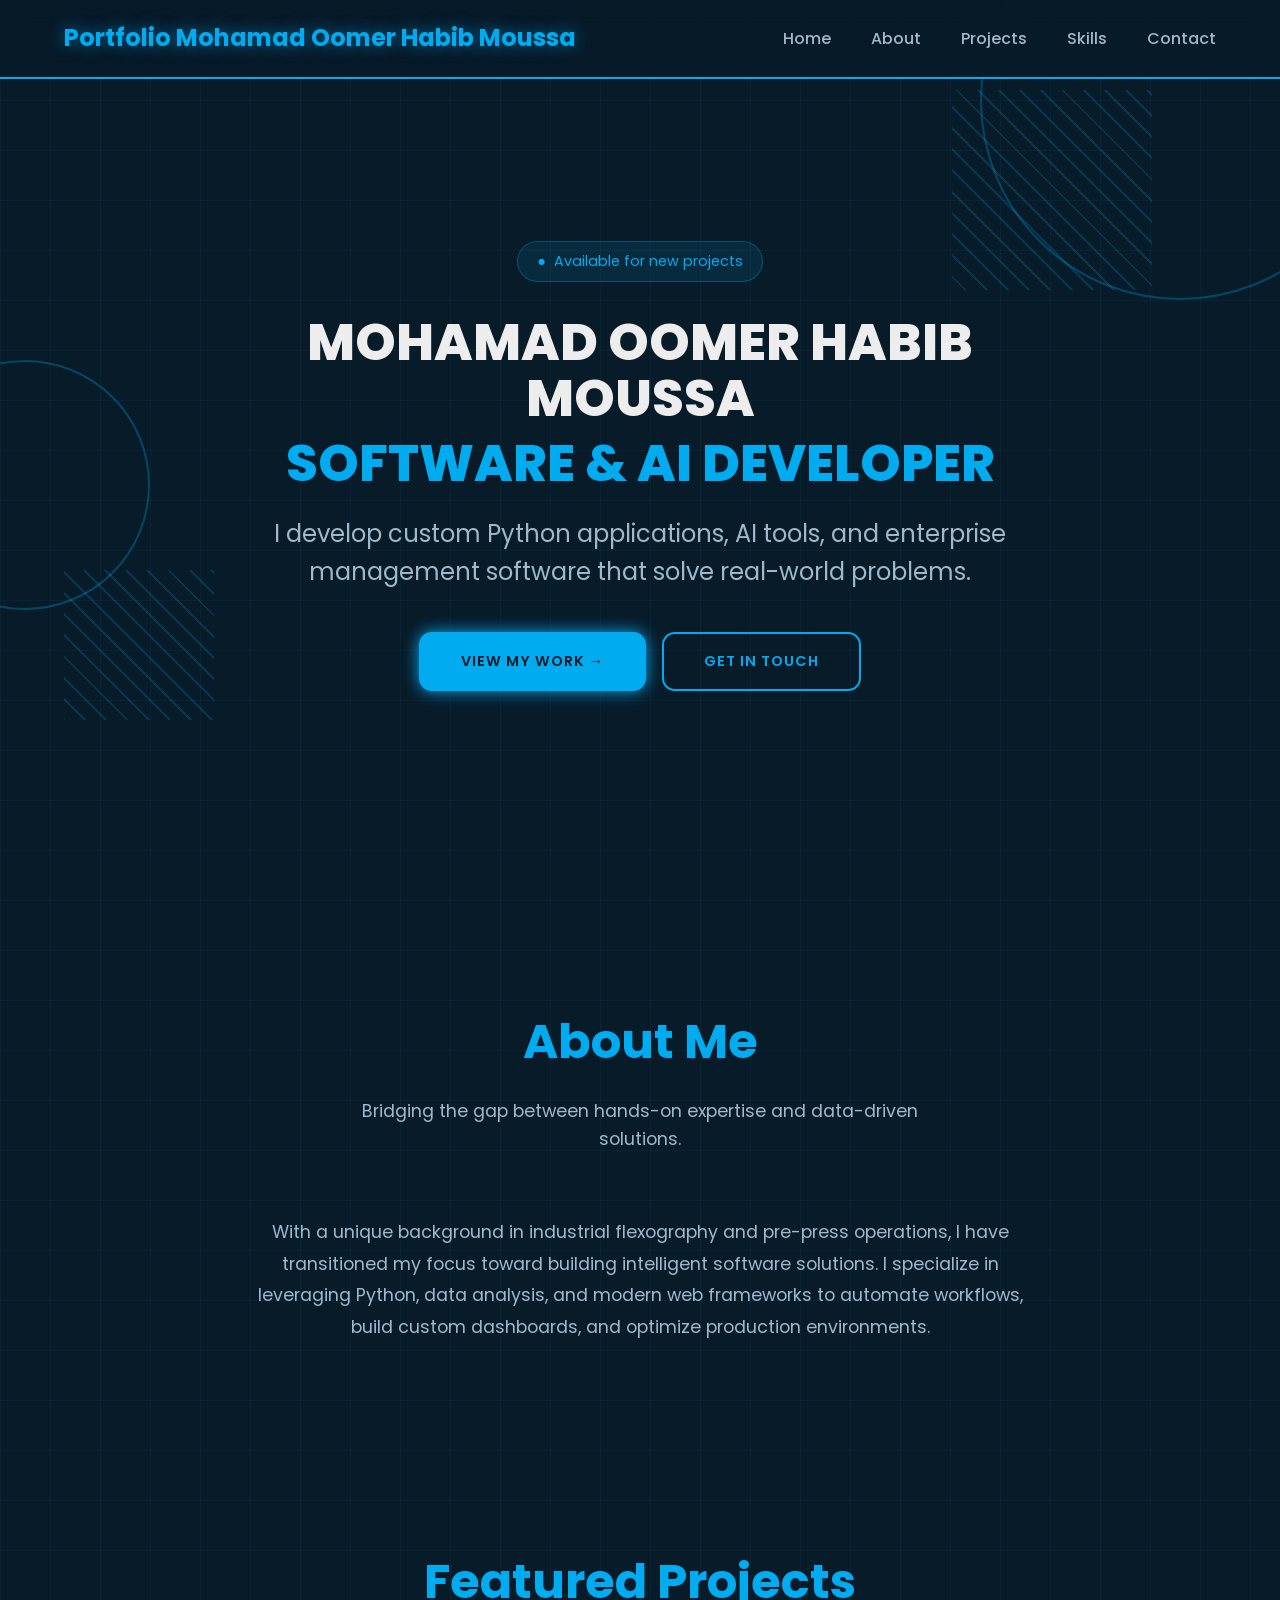
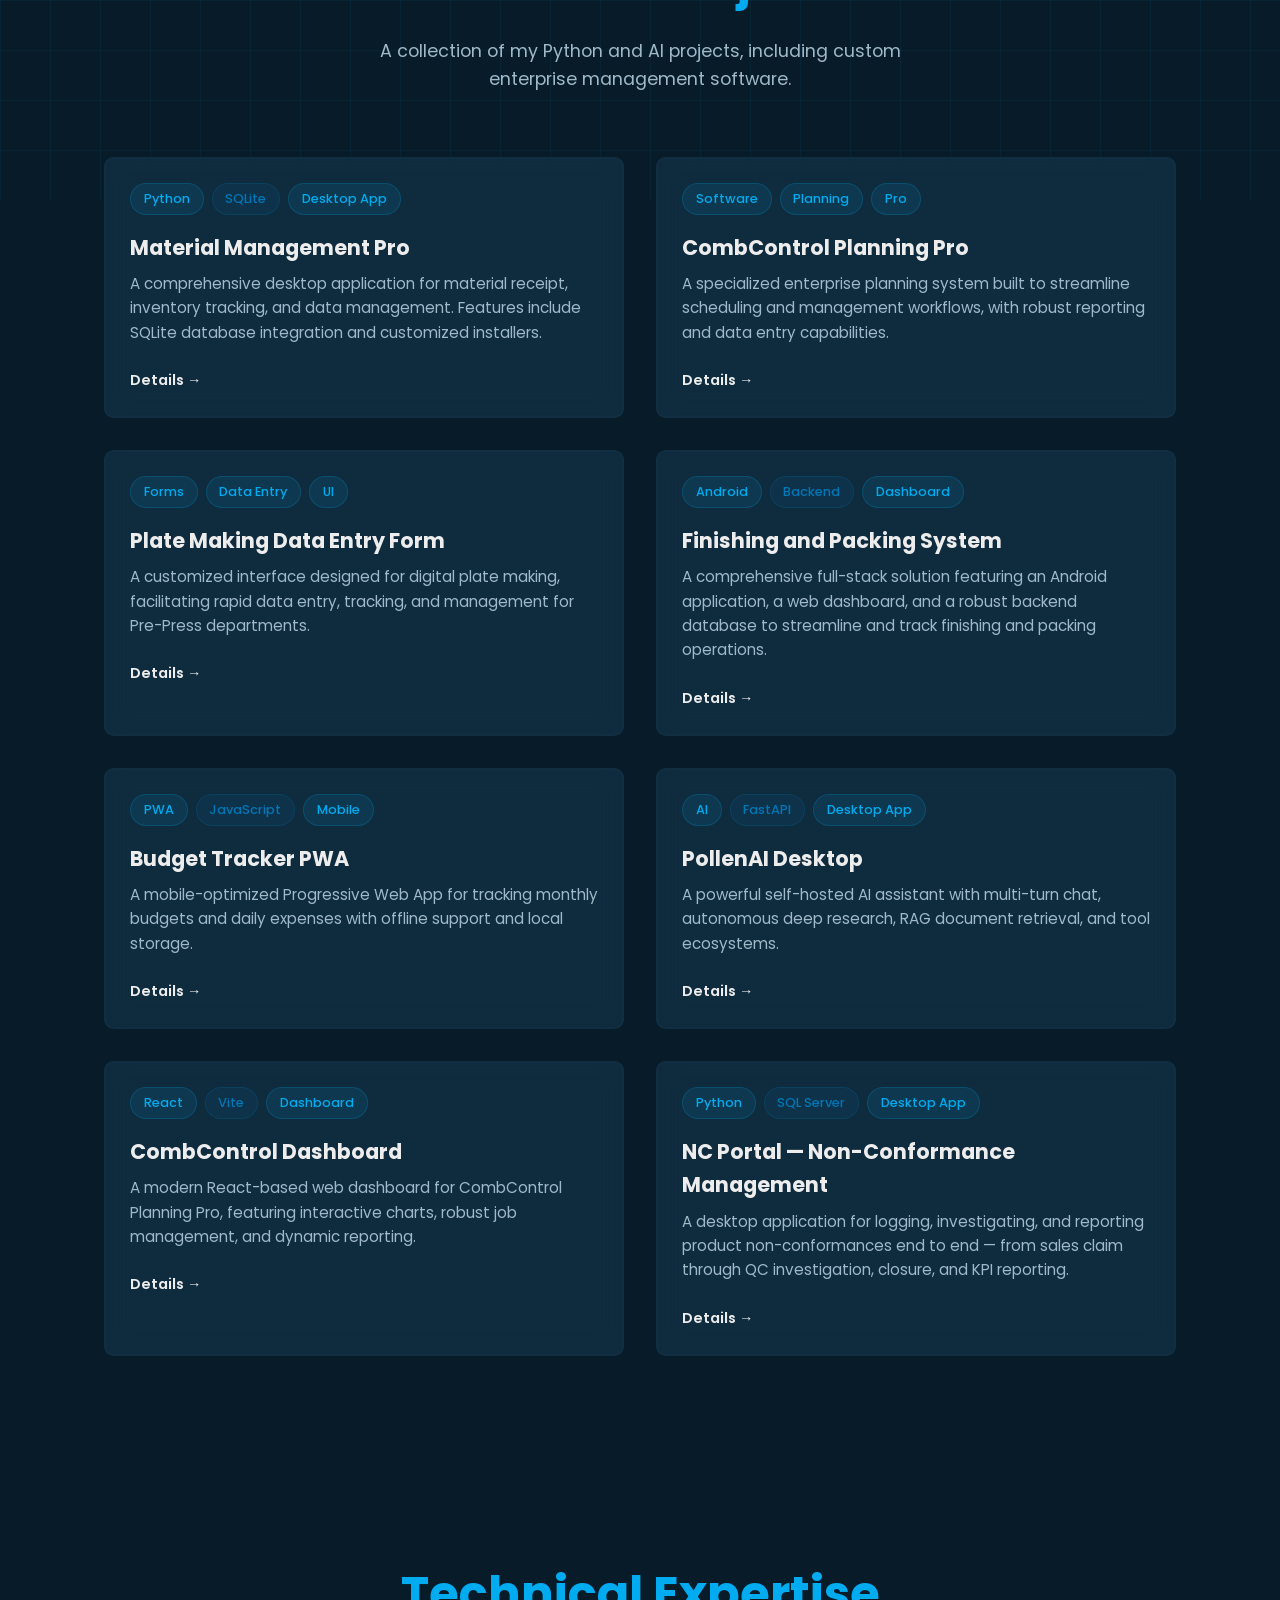
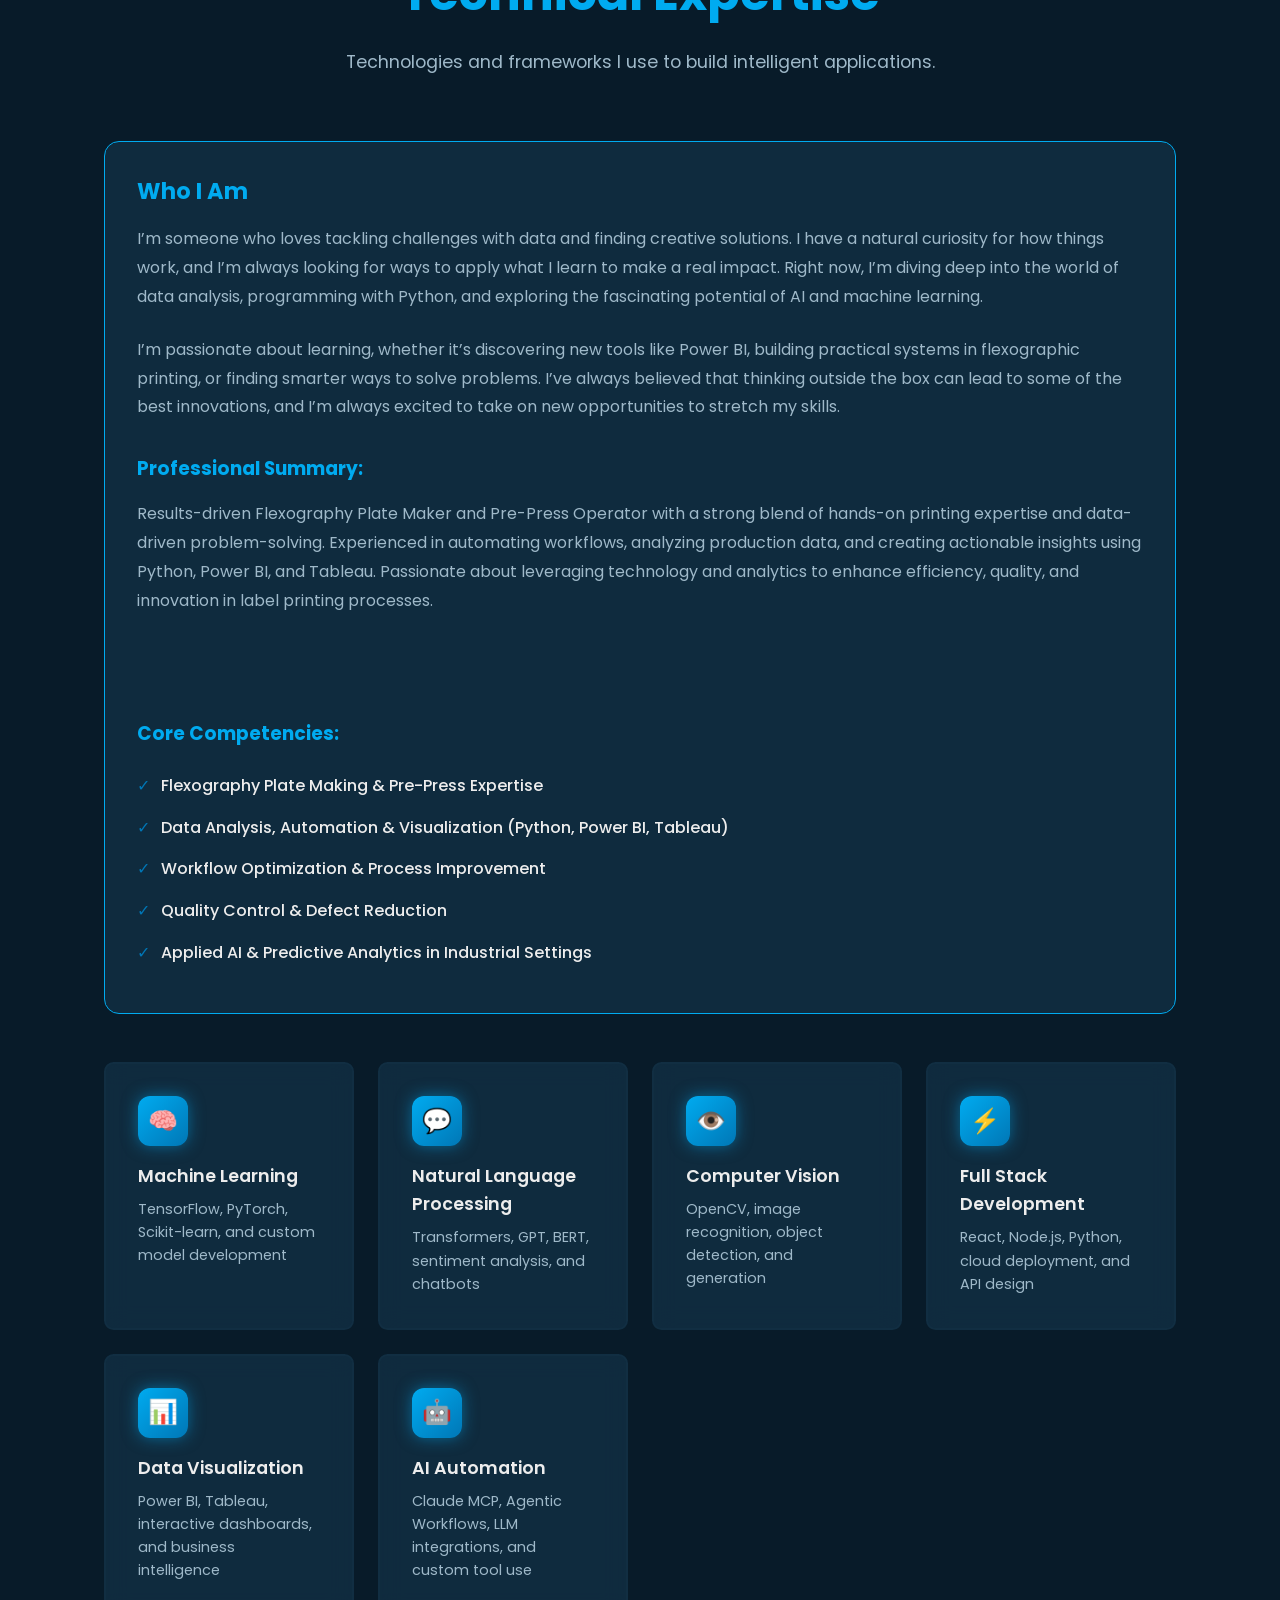
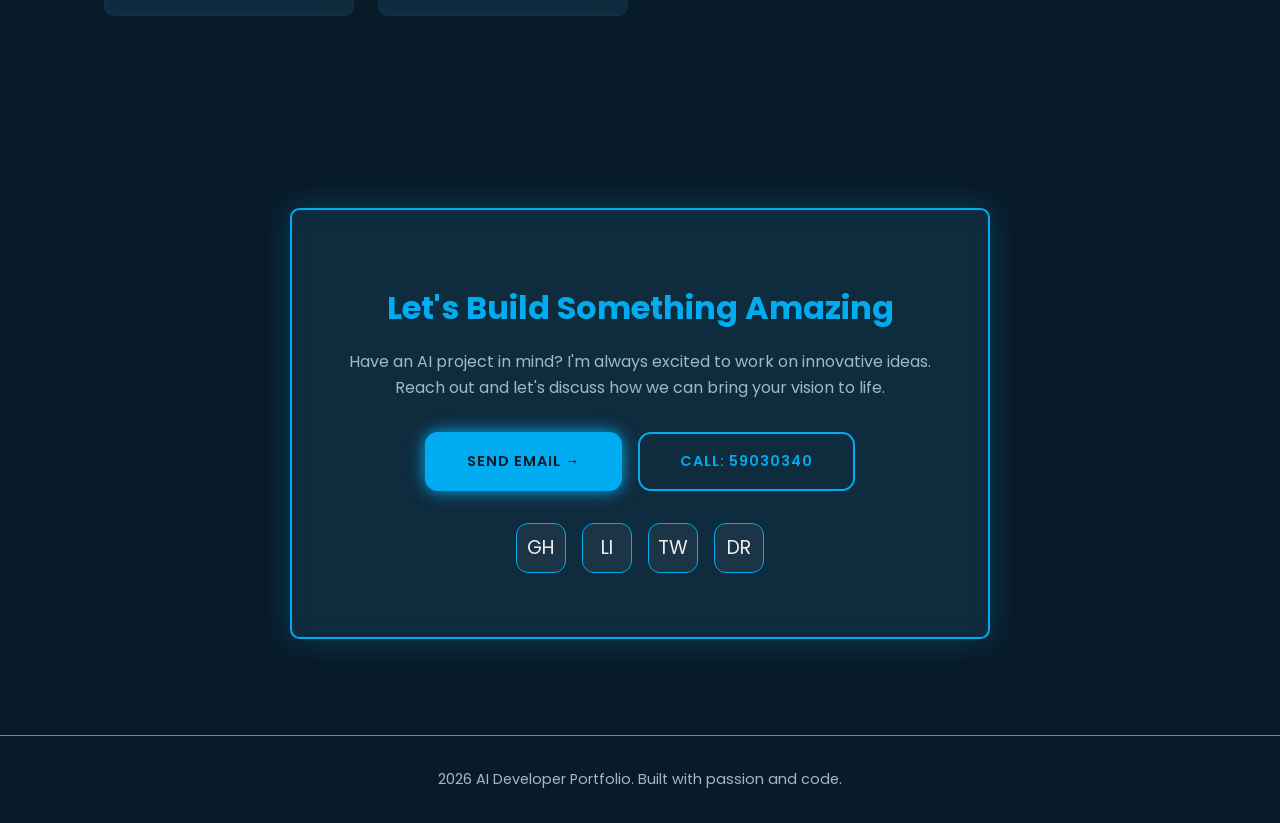
==== index.html @ c0e78c81 "Add portfolio with NC Portal project Co-Authored-By: Claude Opus 4.8 <noreply@anthropic.com>" ====
<!DOCTYPE html>
<html lang="en">

<head>
    <meta charset="UTF-8">
    <meta name="viewport" content="width=device-width, initial-scale=1.0">
    <title>M.Oomer Habib Moussa Portfolio</title>
    <link href="https://fonts.googleapis.com/css2?family=Poppins:wght@300;400;500;600;700;800;900&display=swap"
        rel="stylesheet">
    <style>
        * {
            margin: 0;
            padding: 0;
            box-sizing: border-box;
        }

        :root {
            --primary-rgb: 0, 171, 240;
            --primary: #00abf0;
            --primary-hover: #38c5ff;
            --secondary-rgb: 0, 119, 182;
            --secondary: #0077b6;
            --accent-rgb: 0, 171, 240;
            --accent: #00abf0;
            --bg-dark: #081b29;
            --second-bg: #112e42;
            --bg-card: rgba(17, 46, 66, 0.85);
            --text-primary: #ededed;
            --text-secondary: #9fb9c9;
            --border: #00abf0;
        }

        html {
            scroll-behavior: smooth;
        }

        body {
            font-family: 'Poppins', -apple-system, BlinkMacSystemFont, 'Segoe UI', Roboto, sans-serif;
            background: var(--bg-dark);
            color: var(--text-primary);
            line-height: 1.6;
            overflow-x: hidden;
        }

        /* Geometric Background */
        .bg-grid {
            position: fixed;
            top: 0;
            left: 0;
            width: 200vw;
            height: 200vh;
            background-image:
                linear-gradient(rgba(0, 171, 240, 0.06) 1px, transparent 1px),
                linear-gradient(90deg, rgba(0, 171, 240, 0.06) 1px, transparent 1px);
            background-size: 50px 50px;
            z-index: -2;
            animation: panGrid 40s linear infinite;
        }

        @keyframes panGrid {
            0% {
                transform: translate(0, 0);
            }

            100% {
                transform: translate(-50px, -50px);
            }
        }

        .geo-circle {
            position: absolute;
            border: 2px solid var(--primary);
            border-radius: 50%;
            opacity: 0.3;
            z-index: -1;
            pointer-events: none;
            animation: slowSpin 20s linear infinite;
        }

        @keyframes slowSpin {
            0% {
                transform: rotate(0deg) scale(1);
            }

            50% {
                transform: rotate(180deg) scale(1.1);
            }

            100% {
                transform: rotate(360deg) scale(1);
            }
        }

        .geo-lines {
            position: absolute;
            background: repeating-linear-gradient(45deg,
                    var(--primary) 0,
                    var(--primary) 2px,
                    transparent 2px,
                    transparent 15px);
            opacity: 0.2;
            z-index: -1;
            pointer-events: none;
            background-size: 200% 200%;
            animation: panLines 30s linear infinite;
        }

        @keyframes panLines {
            0% {
                background-position: 0 0;
            }

            100% {
                background-position: 100px 100px;
            }
        }

        /* Navigation */
        nav {
            position: fixed;
            top: 0;
            width: 100%;
            padding: 1.2rem 5%;
            background: var(--bg-card);
            backdrop-filter: blur(12px);
            -webkit-backdrop-filter: blur(12px);
            border-bottom: 2px solid var(--primary);
            z-index: 1000;
            display: flex;
            justify-content: space-between;
            align-items: center;
            transition: all 0.3s ease;
        }

        .logo {
            font-size: 1.5rem;
            font-weight: 700;
            color: var(--primary);
            text-shadow: 0 0 1rem rgba(var(--primary-rgb), 0.6);
        }

        .nav-links {
            display: flex;
            gap: 2.5rem;
            list-style: none;
        }

        .nav-links a {
            color: var(--text-secondary);
            text-decoration: none;
            font-weight: 500;
            transition: color 0.3s;
            position: relative;
        }

        .nav-links a::after {
            content: '';
            position: absolute;
            bottom: -5px;
            left: 0;
            width: 0;
            height: 2px;
            background: linear-gradient(90deg, var(--primary), var(--secondary));
            transition: width 0.3s;
        }

        .nav-links a:hover {
            color: var(--text-primary);
        }

        .nav-links a:hover::after {
            width: 100%;
        }

        .mobile-menu-btn {
            display: none;
            background: none;
            border: none;
            color: var(--text-primary);
            font-size: 1.5rem;
            cursor: pointer;
        }

        /* Hero Section */
        .hero {
            min-height: 100vh;
            display: flex;
            align-items: center;
            justify-content: center;
            padding: 6rem 5% 4rem;
            text-align: center;
        }

        .hero-content {
            max-width: 800px;
        }

        .badge {
            display: inline-flex;
            align-items: center;
            gap: 0.5rem;
            padding: 0.5rem 1.2rem;
            background: rgba(var(--primary-rgb), 0.1);
            border: 1px solid rgba(var(--primary-rgb), 0.3);
            border-radius: 50px;
            font-size: 0.9rem;
            color: var(--primary);
            margin-bottom: 2rem;
            animation: fadeInUp 0.8s ease;
        }

        .badge::before {
            content: '●';
            color: var(--accent);
            animation: pulse 2s infinite;
        }

        @keyframes pulse {

            0%,
            100% {
                opacity: 1;
            }

            50% {
                opacity: 0.5;
            }
        }

        h1 {
            font-size: clamp(2rem, 4vw, 3.5rem);
            font-weight: 800;
            line-height: 1.1;
            margin-bottom: 1.5rem;
            text-transform: uppercase;
            animation: fadeInUp 0.8s ease 0.2s both;
            position: relative;
            z-index: 1;
        }

        .gradient-text {
            color: var(--primary);
            display: block;
            margin-top: 0.5rem;
        }

        .hero-subtitle {
            font-size: clamp(1.1rem, 2vw, 1.5rem);
            color: var(--text-secondary);
            margin-bottom: 2.5rem;
            animation: fadeInUp 0.8s ease 0.4s both;
        }

        .cta-buttons {
            display: flex;
            gap: 1rem;
            justify-content: center;
            flex-wrap: wrap;
            animation: fadeInUp 0.8s ease 0.6s both;
        }

        .btn {
            padding: 1rem 2.5rem;
            border-radius: 0.8rem;
            font-weight: 600;
            text-transform: uppercase;
            letter-spacing: 1px;
            text-decoration: none;
            transition: all 0.3s ease;
            cursor: pointer;
            border: 2px solid var(--primary);
            font-size: 0.9rem;
            display: inline-flex;
            align-items: center;
            gap: 0.5rem;
            position: relative;
            z-index: 1;
        }

        .btn-primary {
            background: var(--primary);
            color: var(--bg-dark);
            box-shadow: 0 0 1rem var(--primary);
        }

        .btn-primary:hover {
            transform: translateY(-2px);
            background: transparent;
            color: var(--primary);
            border-color: var(--primary);
            box-shadow: 0 0 2rem var(--primary);
        }

        .btn-secondary {
            background: transparent;
            color: var(--primary);
            border: 2px solid var(--primary);
        }

        .btn-secondary:hover {
            background: var(--primary);
            color: var(--bg-dark);
            box-shadow: 0 0 2rem var(--primary);
        }

        @keyframes fadeInUp {
            0% {
                opacity: 0;
                transform: translateY(40px);
            }

            100% {
                opacity: 1;
                transform: translateY(0);
            }
        }

        @keyframes scaleUp {
            0% {
                opacity: 0;
                transform: scale(0.9);
            }

            100% {
                opacity: 1;
                transform: scale(1);
            }
        }

        /* Stats Section */
        .stats {
            padding: 4rem 5%;
            display: grid;
            grid-template-columns: repeat(auto-fit, minmax(200px, 1fr));
            gap: 2rem;
            max-width: 1200px;
            margin: 0 auto;
        }

        .stat-card {
            background: var(--bg-card);
            backdrop-filter: blur(12px);
            -webkit-backdrop-filter: blur(12px);
            border: 2px solid var(--second-bg);
            border-radius: 0.6rem;
            padding: 2rem;
            text-align: center;
            transition: transform 0.3s, border-color 0.3s, box-shadow 0.3s;
        }

        .stat-card:hover {
            transform: translateY(-5px);
            border-color: var(--primary);
            box-shadow: 0 0 1.5rem rgba(var(--primary-rgb), 0.4);
        }

        .stat-number {
            font-size: 2.5rem;
            font-weight: 800;
            color: var(--primary);
        }

        .stat-label {
            color: var(--text-secondary);
            margin-top: 0.5rem;
            font-size: 0.95rem;
        }

        /* Projects Section */
        .section {
            padding: 6rem 5%;
            max-width: 1200px;
            margin: 0 auto;
        }

        .section-header {
            text-align: center;
            margin-bottom: 4rem;
        }

        .section-title {
            font-size: clamp(2rem, 4vw, 3rem);
            font-weight: 700;
            margin-bottom: 1rem;
        }

        .section-subtitle {
            color: var(--text-secondary);
            font-size: 1.1rem;
            max-width: 600px;
            margin: 0 auto;
        }

        .projects-grid {
            display: grid;
            grid-template-columns: repeat(auto-fit, minmax(350px, 1fr));
            gap: 2rem;
        }

        .project-card {
            background: var(--bg-card);
            backdrop-filter: blur(12px);
            -webkit-backdrop-filter: blur(12px);
            border: 2px solid var(--second-bg);
            border-radius: 0.6rem;
            overflow: hidden;
            transition: all 0.3s ease;
            position: relative;
        }

        .project-card:hover {
            transform: translateY(-8px);
            border-color: var(--primary);
            box-shadow: 0 0 1.8rem rgba(var(--primary-rgb), 0.4);
        }

        .project-image {
            width: 100%;
            height: 220px;
            background: var(--bg-card);
            display: flex;
            align-items: center;
            justify-content: center;
            font-size: 3rem;
            position: relative;
            overflow: hidden;
            filter: grayscale(100%);
            transition: filter 0.4s ease;
        }

        .project-card:hover .project-image {
            filter: grayscale(0%);
        }

        .project-image::before {
            display: none;
        }

        .project-content {
            padding: 1.5rem;
        }

        .project-tags {
            display: flex;
            gap: 0.5rem;
            margin-bottom: 1rem;
            flex-wrap: wrap;
        }

        .tag {
            padding: 0.3rem 0.8rem;
            background: rgba(var(--primary-rgb), 0.1);
            border: 1px solid rgba(var(--primary-rgb), 0.2);
            border-radius: 20px;
            font-size: 0.8rem;
            color: var(--primary);
            font-weight: 500;
        }

        .tag.ml {
            background: rgba(var(--secondary-rgb), 0.1);
            border-color: rgba(var(--secondary-rgb), 0.2);
            color: var(--secondary);
        }

        .tag.nlp {
            background: rgba(var(--accent-rgb), 0.1);
            border-color: rgba(var(--accent-rgb), 0.2);
            color: var(--accent);
        }

        .project-title {
            font-size: 1.3rem;
            font-weight: 700;
            margin-bottom: 0.5rem;
        }

        .project-description {
            color: var(--text-secondary);
            font-size: 0.95rem;
            margin-bottom: 1.5rem;
            line-height: 1.6;
        }

        .project-links {
            display: flex;
            gap: 1rem;
        }

        .project-link {
            color: var(--text-primary);
            text-decoration: none;
            font-weight: 600;
            font-size: 0.9rem;
            display: inline-flex;
            align-items: center;
            gap: 0.3rem;
            transition: color 0.3s;
        }

        .project-link:hover {
            color: var(--primary);
        }

        /* Skills Section */
        .skills-grid {
            display: grid;
            grid-template-columns: repeat(auto-fit, minmax(250px, 1fr));
            gap: 1.5rem;
        }

        .skill-card {
            background: var(--bg-card);
            backdrop-filter: blur(12px);
            -webkit-backdrop-filter: blur(12px);
            border: 2px solid var(--second-bg);
            border-radius: 0.6rem;
            padding: 2rem;
            transition: all 0.3s;
        }

        .skill-card:hover {
            border-color: var(--primary);
            transform: translateY(-3px);
            box-shadow: 0 0 1.5rem rgba(var(--primary-rgb), 0.4);
        }

        .skill-icon {
            width: 50px;
            height: 50px;
            background: linear-gradient(135deg, var(--primary), var(--secondary));
            border-radius: 12px;
            display: flex;
            align-items: center;
            justify-content: center;
            font-size: 1.5rem;
            margin-bottom: 1rem;
            box-shadow: 0 0 1rem rgba(var(--primary-rgb), 0.5);
        }

        .skill-name {
            font-size: 1.1rem;
            font-weight: 600;
            margin-bottom: 0.5rem;
        }

        .skill-desc {
            color: var(--text-secondary);
            font-size: 0.9rem;
        }

        /* Contact Section */
        .contact {
            text-align: center;
            padding: 6rem 5%;
        }

        .contact-box {
            background: var(--bg-card);
            backdrop-filter: blur(12px);
            -webkit-backdrop-filter: blur(12px);
            border: 2px solid var(--primary);
            border-radius: 0.6rem;
            padding: 4rem 2rem;
            max-width: 700px;
            margin: 0 auto;
            box-shadow: 0 0 2rem rgba(var(--primary-rgb), 0.25);
        }

        .contact-title {
            font-size: 2rem;
            margin-bottom: 1rem;
        }

        .contact-text {
            color: var(--text-secondary);
            margin-bottom: 2rem;
        }

        .social-links {
            display: flex;
            gap: 1rem;
            justify-content: center;
            margin-top: 2rem;
        }

        .social-link {
            width: 50px;
            height: 50px;
            border-radius: 12px;
            background: rgba(255, 255, 255, 0.05);
            border: 1px solid var(--border);
            display: flex;
            align-items: center;
            justify-content: center;
            color: var(--text-primary);
            text-decoration: none;
            font-size: 1.2rem;
            transition: all 0.3s;
        }

        .social-link:hover {
            background: var(--primary);
            border-color: var(--primary);
            transform: translateY(-3px);
        }

        /* Footer */
        footer {
            text-align: center;
            padding: 2rem;
            color: var(--text-secondary);
            border-top: 1px solid var(--border);
            font-size: 0.9rem;
        }

        /* Mobile Responsive */
        @media (max-width: 768px) {
            .nav-links {
                display: none;
                position: absolute;
                top: 100%;
                left: 0;
                width: 100%;
                background: rgba(8, 27, 41, 0.97);
                flex-direction: column;
                padding: 2rem;
                gap: 1.5rem;
                border-bottom: 1px solid var(--border);
            }

            .nav-links.active {
                display: flex;
            }

            .mobile-menu-btn {
                display: block;
            }

            .projects-grid {
                grid-template-columns: 1fr;
            }

            .stats {
                grid-template-columns: repeat(2, 1fr);
            }

            .cta-buttons {
                flex-direction: column;
                align-items: center;
            }

            .btn {
                width: 100%;
                max-width: 300px;
                justify-content: center;
            }
        }

        /* Scroll animations */
        .reveal {
            opacity: 0;
            transform: translateY(30px);
            transition: all 0.8s ease;
        }

        .reveal.active {
            opacity: 1;
            transform: translateY(0);
        }

        /* Modal Styles */
        .modal {
            display: none;
            position: fixed;
            z-index: 2000;
            left: 0;
            top: 0;
            width: 100%;
            height: 100%;
            background-color: rgba(5, 18, 28, 0.92);
            backdrop-filter: blur(5px);
            align-items: center;
            justify-content: center;
        }

        .modal-content {
            background: var(--bg-card);
            backdrop-filter: blur(12px);
            -webkit-backdrop-filter: blur(12px);
            border: 2px solid var(--primary);
            border-radius: 0.8rem;
            padding: 2.5rem;
            max-width: 600px;
            width: 90%;
            position: relative;
            box-shadow: 0 0 2.5rem rgba(var(--primary-rgb), 0.4);
            animation: scaleUp 0.4s cubic-bezier(0.175, 0.885, 0.32, 1.275);
        }

        .close-btn {
            position: absolute;
            top: 1.5rem;
            right: 1.5rem;
            color: var(--text-secondary);
            font-size: 1.5rem;
            cursor: pointer;
            transition: color 0.3s;
        }

        .close-btn:hover {
            color: var(--text-primary);
        }

        .modal-title {
            font-size: 1.8rem;
            font-weight: 700;
            margin-bottom: 0.5rem;
            color: var(--primary);
        }

        .modal-tech {
            font-size: 0.9rem;
            color: var(--accent);
            margin-bottom: 1.5rem;
            font-weight: 600;
        }

        .modal-details {
            color: var(--text-secondary);
            line-height: 1.6;
            margin-bottom: 1.5rem;
        }

        .modal-features {
            list-style-type: none;
        }

        .modal-features li {
            position: relative;
            padding-left: 1.5rem;
            margin-bottom: 0.8rem;
            color: var(--text-primary);
        }

        .modal-features li::before {
            content: '→';
            position: absolute;
            left: 0;
            color: var(--secondary);
        }

        /* About Section */
        .about-container {
            display: grid;
            grid-template-columns: 1.5fr 1fr;
            gap: 3rem;
            margin-top: 2rem;
        }

        .about-text p {
            margin-bottom: 1.5rem;
            line-height: 1.8;
            color: var(--text-secondary);
        }

        .about-summary {
            background: var(--bg-card);
            padding: 2rem;
            border-radius: 15px;
            border: 1px solid var(--border);
            margin-bottom: 2rem;
        }

        .competencies-list {
            list-style: none;
            background: var(--bg-card);
            padding: 2rem;
            border-radius: 15px;
            border: 1px solid var(--border);
        }

        .competencies-list li {
            position: relative;
            padding-left: 1.5rem;
            margin-bottom: 1rem;
            color: var(--text-primary);
            font-weight: 500;
        }

        .competencies-list li::before {
            content: '✓';
            position: absolute;
            left: 0;
            color: var(--secondary);
        }

        @media (max-width: 900px) {
            .about-container {
                grid-template-columns: 1fr;
            }
        }
    </style>
</head>

<body>
    <div class="bg-grid"></div>
    <div class="geo-circle" style="width: 400px; height: 400px; top: -100px; right: -100px;"></div>
    <div class="geo-circle" style="width: 250px; height: 250px; top: 40%; left: -100px; animation-direction: reverse;">
    </div>
    <div class="geo-lines" style="width: 200px; height: 200px; top: 10%; right: 10%;"></div>
    <div class="geo-lines" style="width: 150px; height: 150px; bottom: 20%; left: 5%;"></div>

    <!-- Navigation -->
    <nav id="navbar">
        <div class="logo">Portfolio Mohamad Oomer Habib Moussa</div>
        <ul class="nav-links" id="navLinks">
            <li><a href="#home">Home</a></li>
            <li><a href="#about">About</a></li>
            <li><a href="#projects">Projects</a></li>
            <li><a href="#skills">Skills</a></li>
            <li><a href="#contact">Contact</a></li>
        </ul>
        <button class="mobile-menu-btn" id="mobileMenuBtn">☰</button>
    </nav>

    <!-- Hero Section -->
    <section class="hero" id="home">
        <div class="hero-content">
            <div class="badge">Available for new projects</div>
            <h1>
                Mohamad Oomer Habib Moussa<br>
                <span class="gradient-text">Software & AI Developer</span>
            </h1>
            <p class="hero-subtitle">
                I develop custom Python applications, AI tools, and enterprise management software that solve real-world
                problems.
            </p>
            <div class="cta-buttons">
                <a href="#projects" class="btn btn-primary">View My Work →</a>
                <a href="#contact" class="btn btn-secondary">Get In Touch</a>
            </div>
        </div>
    </section>

    <!-- About Section -->
    <section class="section" id="about">
        <div class="section-header reveal">
            <h2 class="section-title gradient-text">About Me</h2>
            <p class="section-subtitle">
                Bridging the gap between hands-on expertise and data-driven solutions.
            </p>
        </div>
        <div class="reveal" style="text-align: center; max-width: 800px; margin: 0 auto;">
            <p style="font-size: 1.1rem; color: var(--text-secondary); line-height: 1.8;">
                With a unique background in industrial flexography and pre-press operations, I have transitioned my focus toward building intelligent software solutions. I specialize in leveraging Python, data analysis, and modern web frameworks to automate workflows, build custom dashboards, and optimize production environments.
            </p>
        </div>
    </section>

    <!-- Projects Section -->
    <section class="section" id="projects">
        <div class="section-header reveal">
            <h2 class="section-title gradient-text">Featured Projects</h2>
            <p class="section-subtitle">
                A collection of my Python and AI projects, including custom enterprise management software.
            </p>
        </div>

        <div class="projects-grid">
            <!-- Project 1 -->
            <div class="project-card reveal">
                <div class="project-content">
                    <div class="project-tags">
                        <span class="tag">Python</span>
                        <span class="tag ml">SQLite</span>
                        <span class="tag nlp">Desktop App</span>
                    </div>
                    <h3 class="project-title">Material Management Pro</h3>
                    <p class="project-description">
                        A comprehensive desktop application for material receipt, inventory tracking, and data
                        management. Features include SQLite database integration and customized installers.
                    </p>
                    <div class="project-links">
                        <a href="javascript:void(0)" onclick="openModal('Material Management Pro')"
                            class="project-link">Details →</a>
                    </div>
                </div>
            </div>

            <!-- Project 4 -->
            <div class="project-card reveal">
                <div class="project-content">
                    <div class="project-tags">
                        <span class="tag">Software</span>
                        <span class="tag nlp">Planning</span>
                        <span class="tag">Pro</span>
                    </div>
                    <h3 class="project-title">CombControl Planning Pro</h3>
                    <p class="project-description">
                        A specialized enterprise planning system built to streamline scheduling and management
                        workflows, with robust reporting and data entry capabilities.
                    </p>
                    <div class="project-links">
                        <a href="javascript:void(0)" onclick="openModal('CombControl Planning Pro')"
                            class="project-link">Details →</a>
                    </div>
                </div>
            </div>

            <!-- Project 6 -->
            <div class="project-card reveal">
                <div class="project-content">
                    <div class="project-tags">
                        <span class="tag">Forms</span>
                        <span class="tag nlp">Data Entry</span>
                        <span class="tag">UI</span>
                    </div>
                    <h3 class="project-title">Plate Making Data Entry Form</h3>
                    <p class="project-description">
                        A customized interface designed for digital plate making, facilitating rapid data entry,
                        tracking, and management for Pre-Press departments.
                    </p>
                    <div class="project-links">
                        <a href="javascript:void(0)" onclick="openModal('Plate Making Data Entry Form')"
                            class="project-link">Details →</a>
                    </div>
                </div>
            </div>

            <!-- Project 7 -->
            <div class="project-card reveal">
                <div class="project-content">
                    <div class="project-tags">
                        <span class="tag">Android</span>
                        <span class="tag ml">Backend</span>
                        <span class="tag nlp">Dashboard</span>
                    </div>
                    <h3 class="project-title">Finishing and Packing System</h3>
                    <p class="project-description">
                        A comprehensive full-stack solution featuring an Android application, a web dashboard, and a
                        robust backend database to streamline and track finishing and packing operations.
                    </p>
                    <div class="project-links">
                        <a href="javascript:void(0)" onclick="openModal('Finishing and Packing System')"
                            class="project-link">Details →</a>
                    </div>
                </div>
            </div>

            <!-- Project 8 -->
            <div class="project-card reveal">
                <div class="project-content">
                    <div class="project-tags">
                        <span class="tag">PWA</span>
                        <span class="tag ml">JavaScript</span>
                        <span class="tag nlp">Mobile</span>
                    </div>
                    <h3 class="project-title">Budget Tracker PWA</h3>
                    <p class="project-description">
                        A mobile-optimized Progressive Web App for tracking monthly budgets and daily expenses with
                        offline support and local storage.
                    </p>
                    <div class="project-links">
                        <a href="javascript:void(0)" onclick="openModal('Budget Tracker PWA')"
                            class="project-link">Details →</a>
                    </div>
                </div>
            </div>

            <!-- Project 9: PollenAI Desktop -->
            <div class="project-card reveal">
                <div class="project-content">
                    <div class="project-tags">
                        <span class="tag">AI</span>
                        <span class="tag ml">FastAPI</span>
                        <span class="tag nlp">Desktop App</span>
                    </div>
                    <h3 class="project-title">PollenAI Desktop</h3>
                    <p class="project-description">
                        A powerful self-hosted AI assistant with multi-turn chat, autonomous deep research, RAG document
                        retrieval, and tool ecosystems.
                    </p>
                    <div class="project-links">
                        <a href="javascript:void(0)" onclick="openModal('PollenAI Desktop')"
                            class="project-link">Details →</a>
                    </div>
                </div>
            </div>

            <!-- Project 10: Dashboard -->
            <div class="project-card reveal">
                <div class="project-content">
                    <div class="project-tags">
                        <span class="tag">React</span>
                        <span class="tag ml">Vite</span>
                        <span class="tag nlp">Dashboard</span>
                    </div>
                    <h3 class="project-title">CombControl Dashboard</h3>
                    <p class="project-description">
                        A modern React-based web dashboard for CombControl Planning Pro, featuring interactive charts,
                        robust job management, and dynamic reporting.
                    </p>
                    <div class="project-links">
                        <a href="javascript:void(0)" onclick="openModal('CombControl Dashboard')"
                            class="project-link">Details →</a>
                    </div>
                </div>
            </div>

            <!-- Project 11: NC Portal -->
            <div class="project-card reveal">
                <div class="project-content">
                    <div class="project-tags">
                        <span class="tag">Python</span>
                        <span class="tag ml">SQL Server</span>
                        <span class="tag nlp">Desktop App</span>
                    </div>
                    <h3 class="project-title">NC Portal — Non-Conformance Management</h3>
                    <p class="project-description">
                        A desktop application for logging, investigating, and reporting product non-conformances
                        end to end — from sales claim through QC investigation, closure, and KPI reporting.
                    </p>
                    <div class="project-links">
                        <a href="javascript:void(0)" onclick="openModal('NC Portal')"
                            class="project-link">Details →</a>
                    </div>
                </div>
            </div>
        </div>
    </section>

    <!-- Skills Section -->
    <section class="section" id="skills">
        <div class="section-header reveal">
            <h2 class="section-title gradient-text">Technical Expertise</h2>
            <p class="section-subtitle">
                Technologies and frameworks I use to build intelligent applications.
            </p>
        </div>

        <div class="about-container reveal"
            style="margin-bottom: 3rem; grid-template-columns: 1fr; border: 1px solid var(--border); padding: 2rem; border-radius: 15px; background: var(--bg-card);">
            <div class="about-text" style="text-align: left;">
                <h3 style="color: var(--primary); margin-bottom: 1rem; font-size: 1.4rem;">Who I Am</h3>
                <p>I’m someone who loves tackling challenges with data and finding creative solutions. I have a natural
                    curiosity for how things work, and I’m always looking for ways to apply what I learn to make a real
                    impact. Right now, I’m diving deep into the world of data analysis, programming with Python, and
                    exploring the fascinating potential of AI and machine learning.</p>

                <p>I’m passionate about learning, whether it’s discovering new tools like Power BI, building practical
                    systems in flexographic printing, or finding smarter ways to solve problems. I’ve always believed
                    that thinking outside the box can lead to some of the best innovations, and I’m always excited to
                    take on new opportunities to stretch my skills.</p>

                <div class="about-summary" style="margin-top: 2rem; background: transparent; border: none; padding: 0;">
                    <h3 style="color: var(--primary); margin-bottom: 1rem;">Professional Summary:</h3>
                    <p style="margin-bottom: 0;">Results-driven Flexography Plate Maker and Pre-Press Operator with a
                        strong blend of hands-on printing expertise and data-driven problem-solving. Experienced in
                        automating workflows, analyzing production data, and creating actionable insights using Python,
                        Power BI, and Tableau. Passionate about leveraging technology and analytics to enhance
                        efficiency, quality, and innovation in label printing processes.</p>
                </div>
            </div>

            <div class="about-competencies" style="text-align: left; margin-top: 1.5rem;">
                <ul class="competencies-list" style="background: transparent; border: none; padding: 0;">
                    <h3 style="color: var(--accent); margin-bottom: 1.5rem;">Core Competencies:</h3>
                    <li>Flexography Plate Making & Pre-Press Expertise</li>
                    <li>Data Analysis, Automation & Visualization (Python, Power BI, Tableau)</li>
                    <li>Workflow Optimization & Process Improvement</li>
                    <li>Quality Control & Defect Reduction</li>
                    <li>Applied AI & Predictive Analytics in Industrial Settings</li>
                </ul>
            </div>
        </div>

        <div class="skills-grid">
            <div class="skill-card reveal">
                <div class="skill-icon">🧠</div>
                <h3 class="skill-name">Machine Learning</h3>
                <p class="skill-desc">TensorFlow, PyTorch, Scikit-learn, and custom model development</p>
            </div>
            <div class="skill-card reveal">
                <div class="skill-icon">💬</div>
                <h3 class="skill-name">Natural Language Processing</h3>
                <p class="skill-desc">Transformers, GPT, BERT, sentiment analysis, and chatbots</p>
            </div>
            <div class="skill-card reveal">
                <div class="skill-icon">👁️</div>
                <h3 class="skill-name">Computer Vision</h3>
                <p class="skill-desc">OpenCV, image recognition, object detection, and generation</p>
            </div>
            <div class="skill-card reveal">
                <div class="skill-icon">⚡</div>
                <h3 class="skill-name">Full Stack Development</h3>
                <p class="skill-desc">React, Node.js, Python, cloud deployment, and API design</p>
            </div>
            <div class="skill-card reveal">
                <div class="skill-icon">📊</div>
                <h3 class="skill-name">Data Visualization</h3>
                <p class="skill-desc">Power BI, Tableau, interactive dashboards, and business intelligence</p>
            </div>
            <div class="skill-card reveal">
                <div class="skill-icon">🤖</div>
                <h3 class="skill-name">AI Automation</h3>
                <p class="skill-desc">Claude MCP, Agentic Workflows, LLM integrations, and custom tool use</p>
            </div>
        </div>
    </section>

    <!-- Contact Section -->
    <section class="contact" id="contact">
        <div class="contact-box reveal">
            <h2 class="contact-title gradient-text">Let's Build Something Amazing</h2>
            <p class="contact-text">
                Have an AI project in mind? I'm always excited to work on innovative ideas.
                Reach out and let's discuss how we can bring your vision to life.
            </p>
            <div class="cta-buttons" style="justify-content: center; margin-bottom: 2rem;">
                <a href="mailto:[umair71194@gmail.com]" class="btn btn-primary" style="margin: 0; width: auto;">Send
                    Email →</a>
                <a href="tel:59030340" class="btn btn-secondary" style="margin: 0; width: auto;">Call: 59030340</a>
            </div>

            <div class="social-links">
                <a href="https://github.com/Oomer9030" class="social-link" title="GitHub">GH</a>
                <a href="https://www.linkedin.com/in/habib-moussa-mohamad-oomer-300134222/" class="social-link"
                    title="LinkedIn">LI</a>
                <a href="#" class="social-link" title="Twitter">TW</a>
                <a href="#" class="social-link" title="Dribbble">DR</a>
            </div>
        </div>
    </section>

    <!-- Footer -->
    <footer>
        <p> 2026 AI Developer Portfolio. Built with passion and code.</p>
    </footer>

    <script>
        // Mobile menu toggle
        const mobileMenuBtn = document.getElementById('mobileMenuBtn');
        const navLinks = document.getElementById('navLinks');

        mobileMenuBtn.addEventListener('click', () => {
            navLinks.classList.toggle('active');
            mobileMenuBtn.textContent = navLinks.classList.contains('active') ? '✕' : '☰';
        });

        // Close mobile menu when clicking a link
        document.querySelectorAll('.nav-links a').forEach(link => {
            link.addEventListener('click', () => {
                navLinks.classList.remove('active');
                mobileMenuBtn.textContent = '☰';
            });
        });

        // Scroll reveal animation
        const revealElements = document.querySelectorAll('.reveal');

        const revealObserver = new IntersectionObserver((entries) => {
            let delay = 0;
            entries.forEach(entry => {
                if (entry.isIntersecting) {
                    setTimeout(() => {
                        entry.target.classList.add('active');
                    }, delay);
                    // Add stagger if part of a grid
                    if (entry.target.closest('.projects-grid') || entry.target.closest('.skills-grid') || entry.target.closest('.about-container')) {
                        delay += 100;
                    }
                    revealObserver.unobserve(entry.target);
                }
            });
        }, {
            threshold: 0.1,
            rootMargin: '0px 0px -50px 0px'
        });

        revealElements.forEach(el => revealObserver.observe(el));

        // Navbar background on scroll
        const navbar = document.getElementById('navbar');
        let lastScroll = 0;

        window.addEventListener('scroll', () => {
            const currentScroll = window.pageYOffset;

            if (currentScroll > 100) {
                navbar.style.background = 'rgba(8, 27, 41, 0.97)';
                navbar.style.boxShadow = '0 4px 20px rgba(0, 171, 240, 0.15)';
            } else {
                navbar.style.background = 'rgba(8, 27, 41, 0.85)';
                navbar.style.boxShadow = 'none';
            }

            lastScroll = currentScroll;
        });

        // Smooth scroll for anchor links
        document.querySelectorAll('a[href^="#"]').forEach(anchor => {
            anchor.addEventListener('click', function (e) {
                e.preventDefault();
                const target = document.querySelector(this.getAttribute('href'));
                if (target) {
                    target.scrollIntoView({
                        behavior: 'smooth',
                        block: 'start'
                    });
                }
            });
        });

        const projectData = {
            'Material Management Pro': {
                title: 'Material Management Pro',
                features: [
                    'Purple-Themed Modern UI with PyQt6',
                    'Direct Microsoft SQL Server Integration via pyodbc',
                    'Automated Database Table Creation for "MaterialReceipts"',
                    'Real-time Search, Filtering, and Pagination (50 rows/page)',
                    'Robust Data Validation and Soft Delete Mechanisms',
                    'Export to Excel & Role-based Data Access'
                ],
                tech: 'Python, PyQt6, MS SQL Server, pandas',
                details: 'Material Management Pro is an enterprise-grade desktop application designed for streamlined receiving of materials from the store.<br><br>The system connects directly to a Microsoft SQL Server database, automatically handling table creation and schema definitions on launch if they don\'t exist. It features an incredibly intuitive "Purple-Themed" modern UI, built with PyQt6, providing staff with quick keyboard shortcuts for rapid data entry. Administrators can view, filter, sort, and manage hundreds of records efficiently thanks to a built-in pagination system and real-time search functionality. It also includes safe "soft delete" capabilities, ensuring data integrity while keeping the interface clean.'
            },
            'CombControl Planning Pro': {
                title: 'CombControl Planning Pro',
                features: [
                    'Advanced Security with Bcrypt Password Hashing',
                    'Comprehensive SQL Injection Protection & Parameterized Queries',
                    'Unauthenticated HTTP API with Token Binding',
                    'Desktop Application Client (PyQt6)',
                    'Cross-platform MCP Server Integrations'
                ],
                tech: 'Python, PyQt6, MS SQL Server, FastAPI',
                details: 'CombControl Planning Pro is a specialized enterprise planning system that focuses on high-security standards and data integrity.<br><br>Developed after a rigorous security review, it features state-of-the-art protections against SQL injection using parameterized queries, strictly allow-listed SQL identifiers, and secure schema migrations. User authentication is secured using bcrypt password hashing. Beyond its desktop interface, the system exposes a secure, token-authenticated HTTP API and a Model Context Protocol (MCP) server, allowing it to seamlessly integrate with other automated tools and reporting dashboards.'
            },
            'Plate Making Data Entry Form': {
                title: 'Plate Making Data Entry Form',
                features: [
                    'Digital Data Entry Workflows for Pre-Press',
                    'Interactive Dashboard Charts and Analytics',
                    'Automated PDF Report Generation',
                    'Scheduled Email Notifications for Batches',
                    'MS SQL Server Storage and Retrieval'
                ],
                tech: 'Python, PySide6, MS SQL Server, ReportLab',
                details: 'This tool is a customized graphical interface specifically designed to modernize digital plate making workflows in Pre-Press departments.<br><br>By replacing manual, paper-based tracking, it facilitates rapid digital data entry and instant synchronization with an MS SQL Server backend. The application features built-in analytics dashboards with interactive charts for visualizing production trends. Additionally, it streamlines reporting by automatically generating detailed PDF documents of daily/weekly batches and dispatching scheduled email notifications to stakeholders, ensuring everyone is kept up to date on production progress.'
            },
            'Finishing and Packing System': {
                title: 'Finishing and Packing System',
                features: [
                    'Android App for On-the-floor Data Capture',
                    'FastAPI Python Backend Architecture',
                    'JWT (JSON Web Token) Authentication',
                    'Docker Containerized Deployment',
                    'Offline-first Sync Capabilities'
                ],
                tech: 'Android (Java/Kotlin), Python (FastAPI), Docker',
                details: 'The Finishing and Packing System is a complete full-stack solution designed for high-paced factory floors. It features an Android mobile application used by operators across 8 different finishing machines.<br><br>The mobile app connects securely to a robust Python FastAPI backend hosted on the local network via Wi-Fi. It uses JWT-based authentication for role-based access control. To handle poor network connectivity on the factory floor, the system utilizes an offline-first architecture that stores data locally and automatically syncs it to the Microsoft SQL Server backend when a connection is re-established. The entire backend stack is containerized using Docker for easy deployment and scaling.'
            },
            'Budget Tracker PWA': {
                title: 'Budget Tracker PWA',
                features: [
                    'Monthly Budget Goal Planning',
                    'Detailed Income & Expense Tracking',
                    'Real-time Balance and Progress Indicators',
                    'Progressive Web App (PWA) Offline Support',
                    'Modern Dark Theme UI with Animations'
                ],
                tech: 'HTML, CSS, Vanilla JavaScript (PWA)',
                details: 'The Budget Tracker is a sleek, mobile-optimized Progressive Web App (PWA) designed to help users take control of their finances. It tracks daily expenses and income in Mauritian Rupee (MUR).<br><br>Users can set a monthly budget limit and visually track their remaining balance in real-time through intuitive UI indicators. Transactions can be categorized and filtered easily. Thanks to its PWA architecture, all financial data is stored securely in the local storage of the user\'s device, ensuring complete privacy. Furthermore, the app works entirely offline and can be installed directly to a mobile device\'s home screen, behaving exactly like a native app without requiring an App Store download.'
            },
            'PollenAI Desktop': {
                title: 'PollenAI Desktop',
                features: [
                    'Multi-turn AI Chat with Provider Flexibility',
                    'Autonomous Deep Research capabilities',
                    'Document Upload and RAG Retrieval',
                    'Persistent Persona & Custom Agent Skills',
                    'Local Desktop Wrapper via PyInstaller'
                ],
                tech: 'Python, FastAPI, PyQt/PyInstaller, Vector DBs',
                details: 'PollenAI is an advanced, self-hosted AI assistant designed to maintain absolute data privacy. It offers a comprehensive suite of features, including multi-turn conversations powered by any major LLM provider (OpenAI, Anthropic, Ollama, etc.), and autonomous multi-step "Deep Research" capabilities pulling from web search, academic papers, and Youtube.<br><br>The platform includes robust document retrieval using Hybrid RAG (Semantic + Keyword), an integrated calendar, and customizable agent skills allowing for isolated subagent delegation. The desktop client wraps the FastAPI backend into a sleek Windows tray application, providing immediate access to a powerful AI ecosystem right from your desktop.'
            },
            'CombControl Dashboard': {
                title: 'CombControl Dashboard',
                features: [
                    'Built with React, Vite, and Recharts',
                    'Interactive Data Visualization and Charts',
                    'Job Delivery and Planning Management',
                    'Dark/Light Theme Support',
                    'Seamless API Integration'
                ],
                tech: 'React, Vite, JavaScript, CSS',
                details: 'This is the front-end web dashboard for the CombControl Planning Pro system.<br><br>Developed using React and Vite, it provides a high-performance, responsive user interface for managing printing jobs and analyzing production metrics. The dashboard features interactive charts built with Recharts, comprehensive job management views, and a modern aesthetic with dynamic theming. It seamlessly connects to the CombControl backend API to ensure real-time data synchronization.'
            },
            'NC Portal': {
                title: 'NC Portal — Non-Conformance Management System',
                features: [
                    'Role-based Secure Login (Admin / Standard) with Per-tab Permissions',
                    'Auto-generated NC Numbers & PJC Auto-lookup from the Production Planner',
                    'Full QC Investigation: Root Cause, Corrective & Preventive Actions, Cost & Quantity Impact',
                    '"Not an NC" Audit Outcome, Excluded from KPIs',
                    'Live Dashboard Tiles & Monthly KPI Reports with Target Breach Highlighting',
                    'One-click Branded "Non Conformity Report" PDF & CSV Export'
                ],
                tech: 'Python, CustomTkinter, MS SQL Server (pyodbc), ReportLab',
                details: 'NC Portal is an enterprise desktop application built for A World of Labels (Labelling Industries LTD) to manage product non-conformances end to end — from the moment a sales claim is raised, through QC investigation, closure, and KPI reporting. It connects directly to the company\'s Microsoft SQL Server database.<br><br>Sales staff log claims with auto-generated NC numbers and a PJC auto-lookup that pulls Client, Product No, and Total Order Quantity straight from the Production Planner. QC then records type (Internal/External), reasons, root cause, corrective and preventive actions, cost, and quantity impacted — with a "Not an NC" outcome that keeps invalid claims for audit while excluding them from KPIs. A live dashboard surfaces colour-coded status tiles, and monthly KPI reports automatically highlight any category that breaches its target. Closed NCs export as one-click official "Non Conformity Report" PDFs matching the company branding, alongside CSV exports, light/dark theming, and admin-controlled user management.'
            }
        };

        function openModal(projectName) {
            const data = projectData[projectName];
            if (!data) return;

            document.getElementById('modalTitle').innerText = data.title;
            document.getElementById('modalTech').innerText = data.tech;
            document.getElementById('modalDetails').innerHTML = data.details;

            const featuresList = document.getElementById('modalFeatures');
            featuresList.innerHTML = '';
            data.features.forEach(f => {
                let li = document.createElement('li');
                li.innerText = f;
                featuresList.appendChild(li);
            });

            document.getElementById('projectModal').style.display = 'flex';
        }

        function closeModal() {
            document.getElementById('projectModal').style.display = 'none';
        }

        window.onclick = function (event) {
            let modal = document.getElementById('projectModal');
            if (event.target == modal) {
                modal.style.display = "none";
            }
        }
    </script>

    <!-- Project Modal -->
    <div id="projectModal" class="modal">
        <div class="modal-content">
            <span class="close-btn" onclick="closeModal()">&times;</span>
            <h2 id="modalTitle" class="modal-title">Project Title</h2>
            <div id="modalTech" class="modal-tech">Technologies</div>
            <p id="modalDetails" class="modal-details">Project details go here...</p>
            <h3 style="margin-bottom: 1rem; font-size: 1.1rem;">Key Features:</h3>
            <ul id="modalFeatures" class="modal-features">
            </ul>
        </div>
    </div>
</body>

</html>
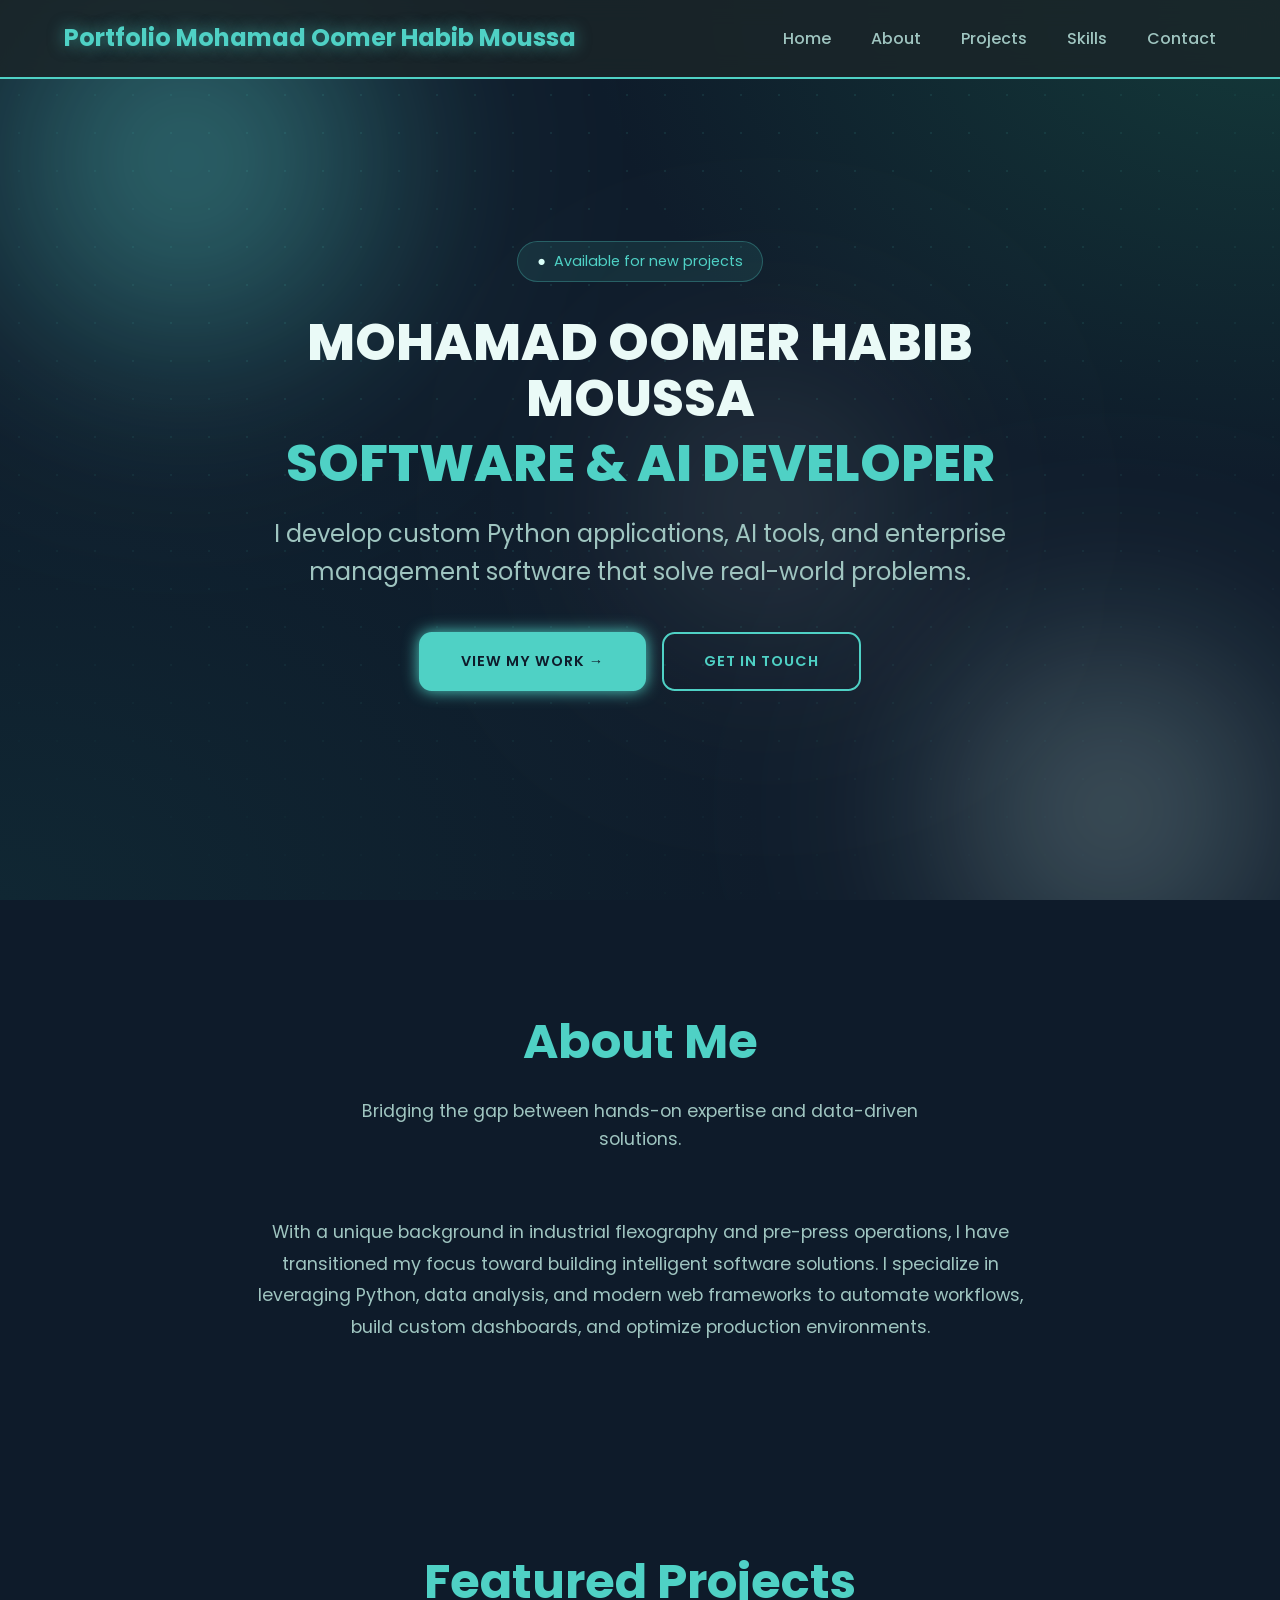
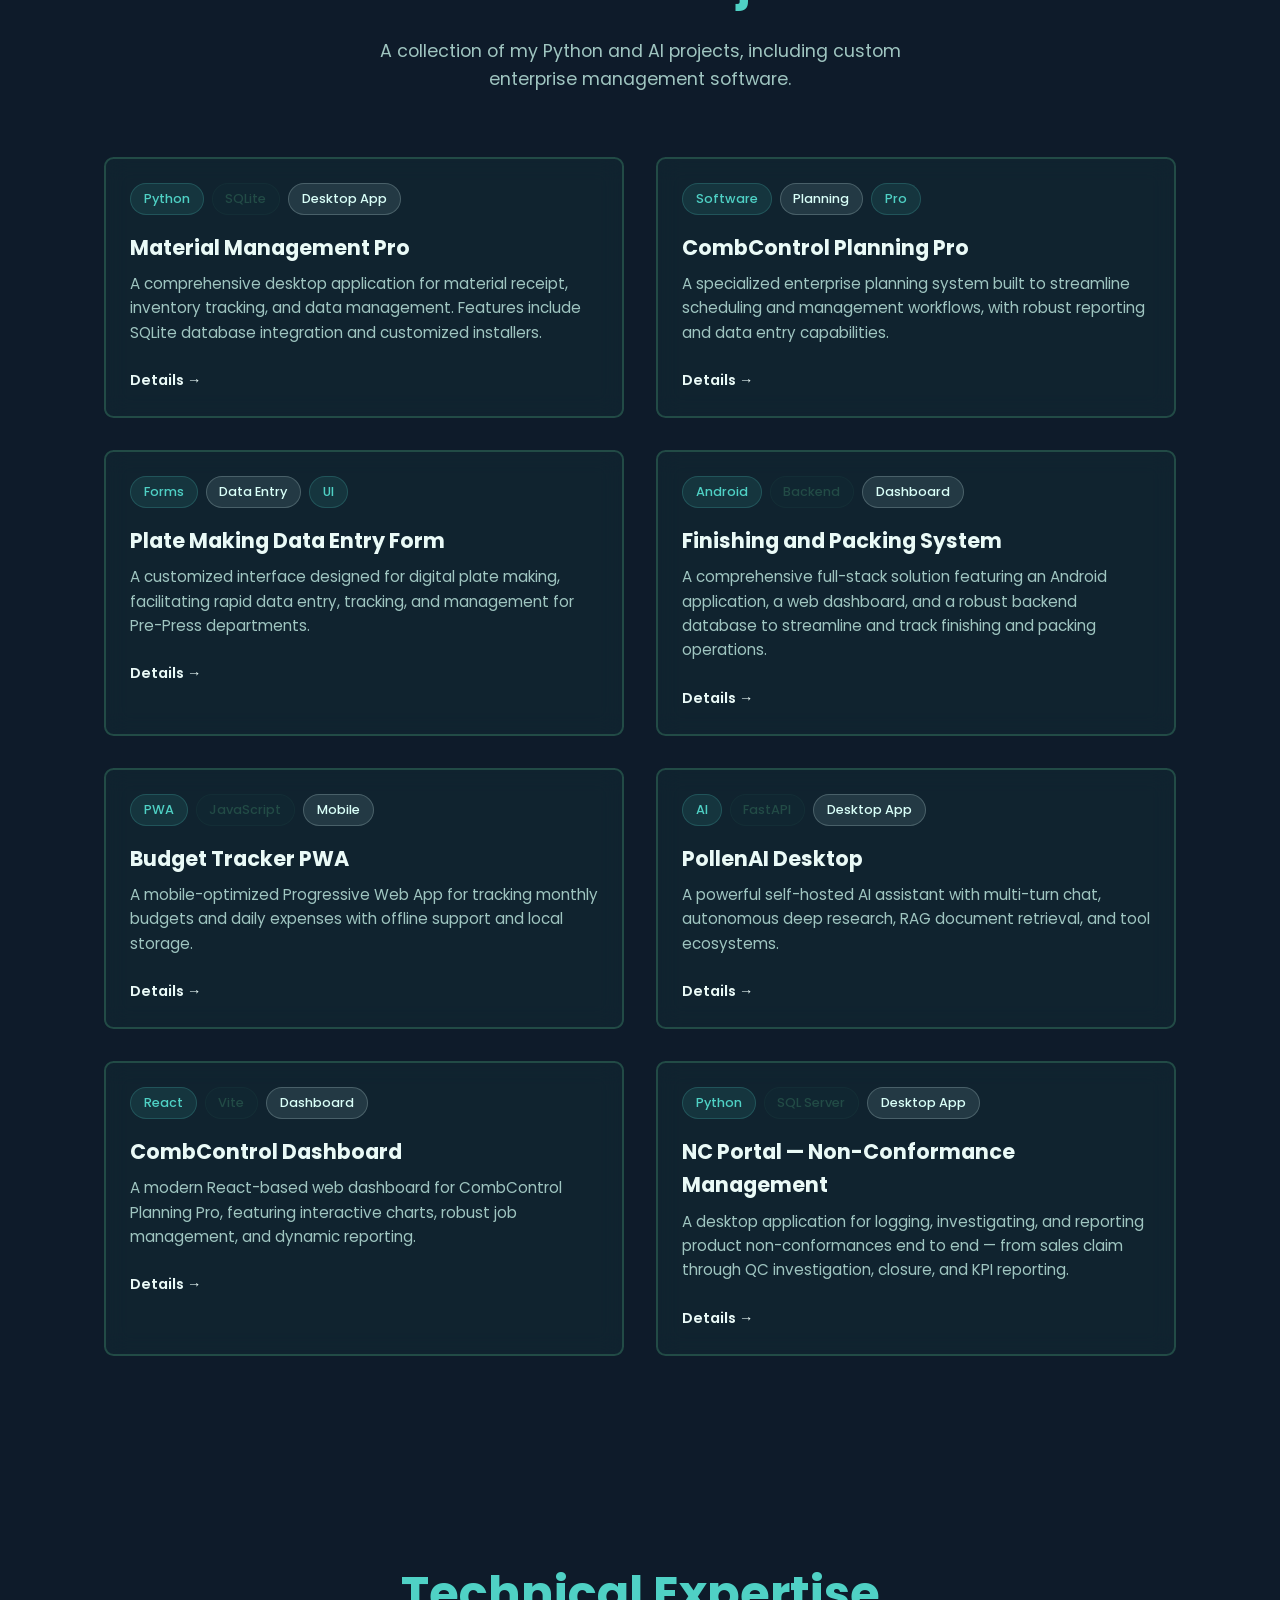
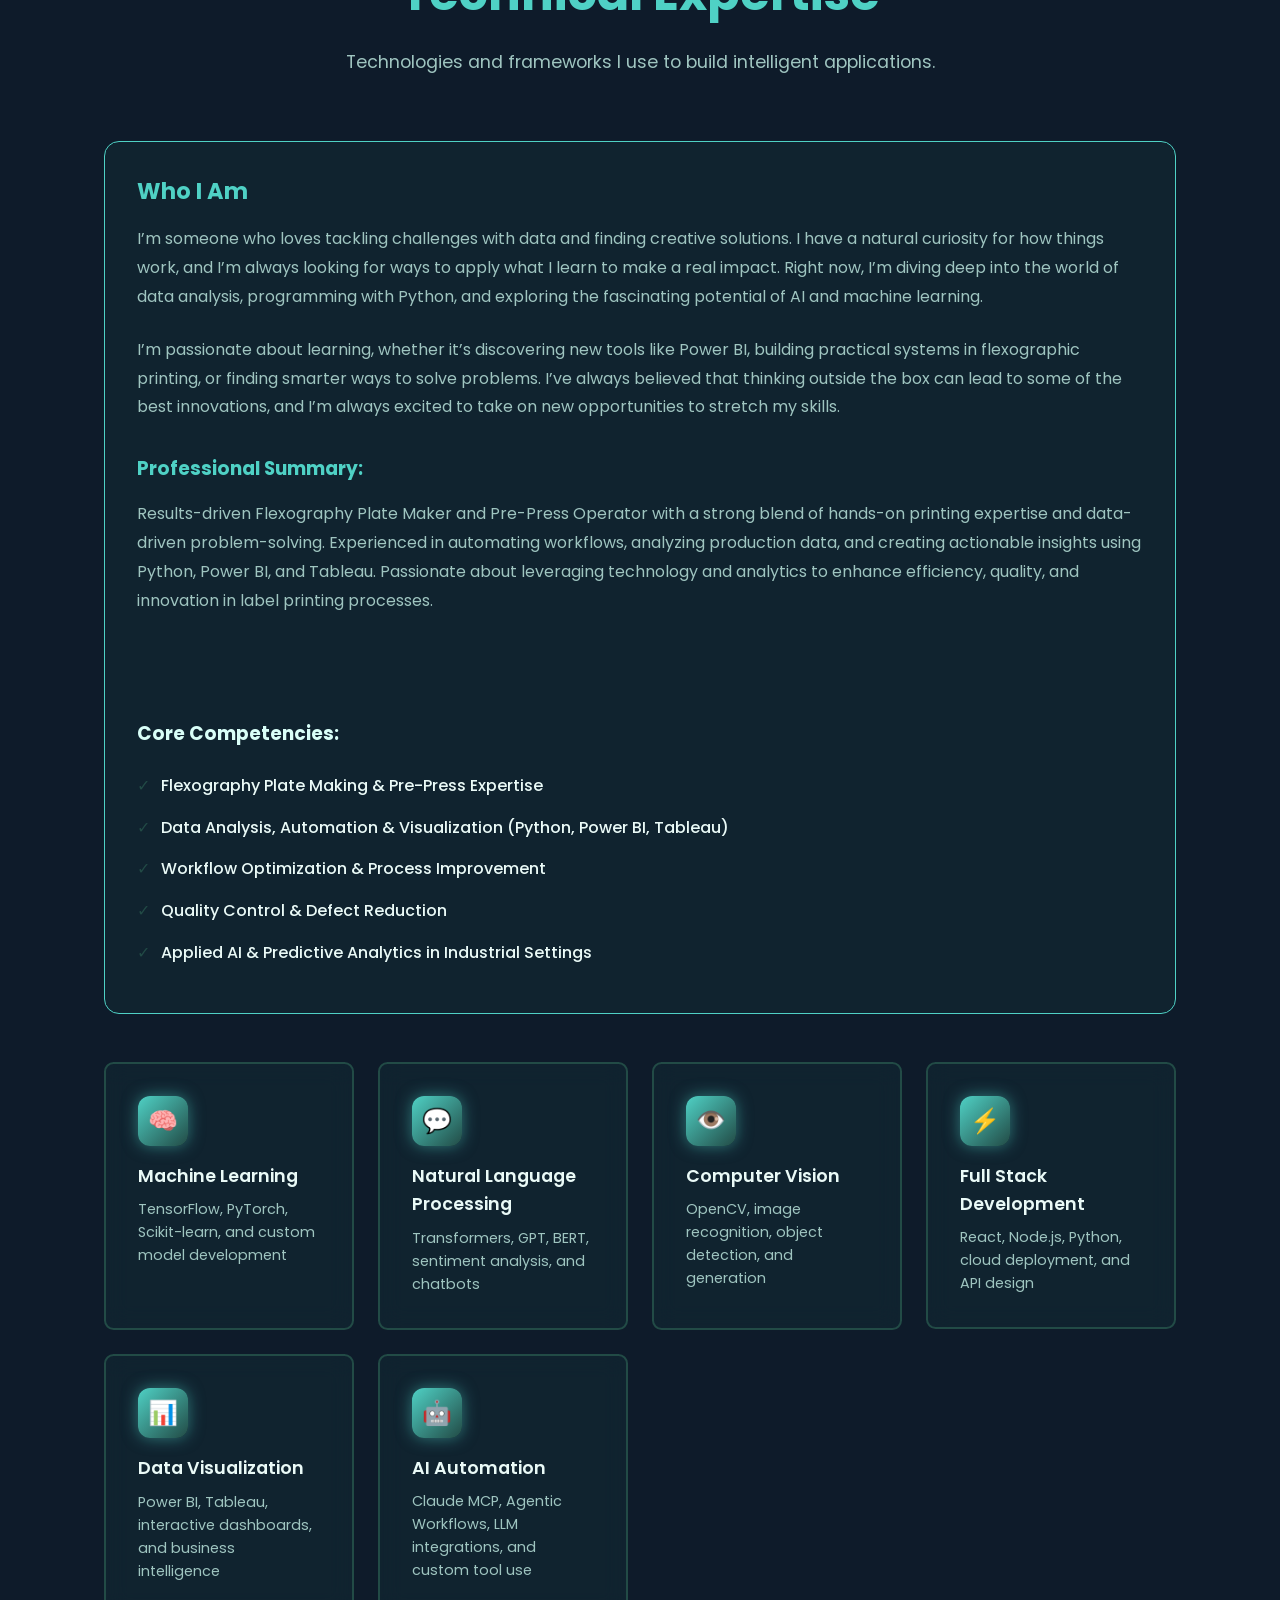
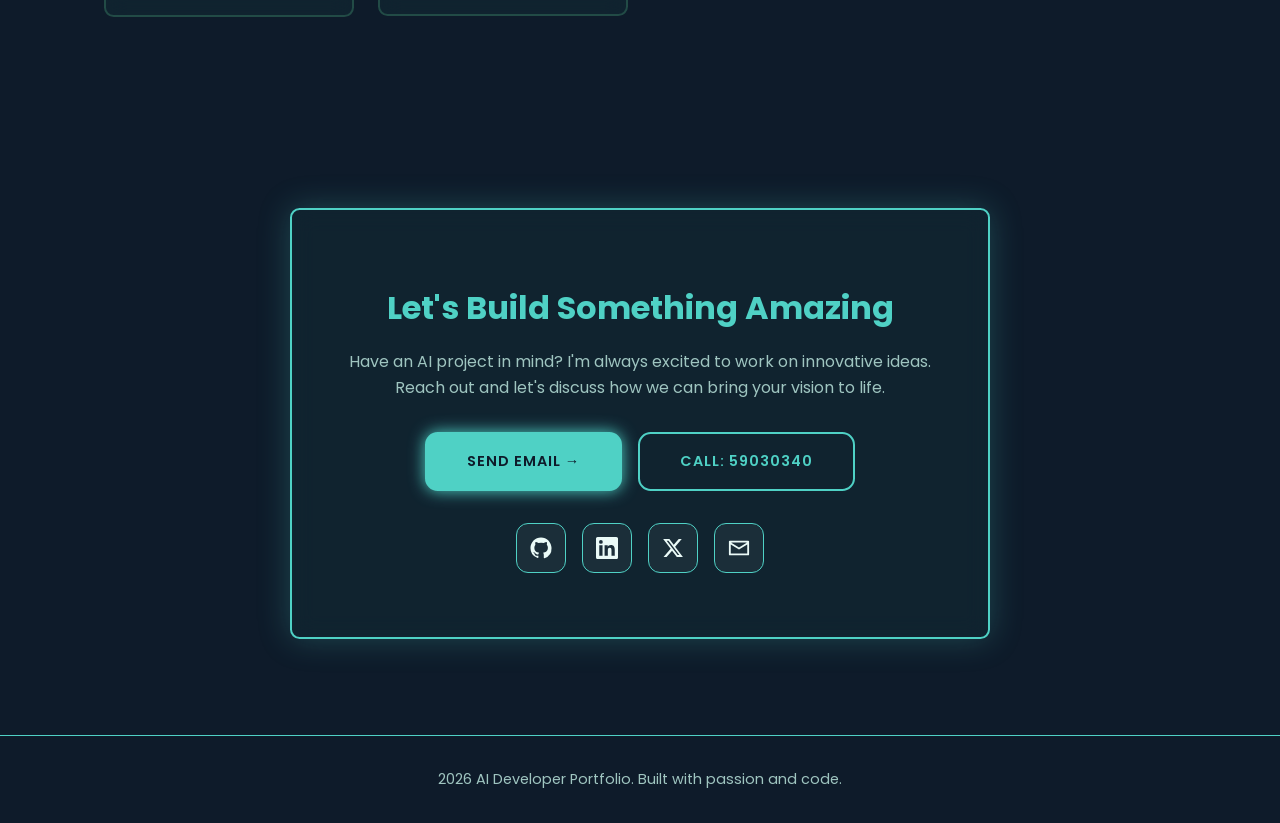
==== commit 3a23f36b: "Apply HARBOR teal palette, modern aurora background, icon socials, modal scroll fix Co-Authored-By: " ====
--- a/index.html
+++ b/index.html
@@ -15,19 +15,21 @@
         }
 
         :root {
-            --primary-rgb: 0, 171, 240;
-            --primary: #00abf0;
-            --primary-hover: #38c5ff;
-            --secondary-rgb: 0, 119, 182;
-            --secondary: #0077b6;
-            --accent-rgb: 0, 171, 240;
-            --accent: #00abf0;
-            --bg-dark: #081b29;
-            --second-bg: #112e42;
-            --bg-card: rgba(17, 46, 66, 0.85);
-            --text-primary: #ededed;
-            --text-secondary: #9fb9c9;
-            --border: #00abf0;
+            /* HARBOR teal palette */
+            --primary-rgb: 79, 209, 197;
+            --primary: #4fd1c5;
+            --primary-hover: #76e0d6;
+            --secondary-rgb: 34, 75, 70;
+            --secondary: #224b46;
+            --accent-rgb: 217, 255, 248;
+            --accent: #d9fff8;
+            --cream: #fff7e6;
+            --bg-dark: #0e1b2a;
+            --second-bg: #224b46;
+            --bg-card: rgba(18, 39, 50, 0.7);
+            --text-primary: #eafaf7;
+            --text-secondary: #9fc5c0;
+            --border: #4fd1c5;
         }
 
         html {
@@ -42,77 +44,103 @@
             overflow-x: hidden;
         }
 
-        /* Geometric Background */
+        /* Modern Aurora Background */
+        .bg-aurora {
+            position: fixed;
+            inset: 0;
+            z-index: -3;
+            overflow: hidden;
+            background:
+                radial-gradient(120% 120% at 100% 0%, #143a3a 0%, transparent 45%),
+                radial-gradient(120% 120% at 0% 100%, #102733 0%, transparent 50%),
+                var(--bg-dark);
+        }
+
+        .blob {
+            position: absolute;
+            border-radius: 50%;
+            filter: blur(90px);
+            opacity: 0.55;
+            mix-blend-mode: screen;
+            pointer-events: none;
+            will-change: transform;
+        }
+
+        .blob.b1 {
+            width: 45vw;
+            height: 45vw;
+            top: -10vw;
+            left: -8vw;
+            background: radial-gradient(circle, var(--primary) 0%, transparent 70%);
+            animation: drift1 22s ease-in-out infinite;
+        }
+
+        .blob.b2 {
+            width: 38vw;
+            height: 38vw;
+            bottom: -12vw;
+            right: -6vw;
+            background: radial-gradient(circle, var(--accent) 0%, transparent 70%);
+            opacity: 0.35;
+            animation: drift2 28s ease-in-out infinite;
+        }
+
+        .blob.b3 {
+            width: 30vw;
+            height: 30vw;
+            top: 35%;
+            left: 45%;
+            background: radial-gradient(circle, var(--cream) 0%, transparent 70%);
+            opacity: 0.18;
+            animation: drift3 25s ease-in-out infinite;
+        }
+
+        @keyframes drift1 {
+
+            0%,
+            100% {
+                transform: translate(0, 0) scale(1);
+            }
+
+            50% {
+                transform: translate(8vw, 6vw) scale(1.15);
+            }
+        }
+
+        @keyframes drift2 {
+
+            0%,
+            100% {
+                transform: translate(0, 0) scale(1);
+            }
+
+            50% {
+                transform: translate(-7vw, -5vw) scale(1.1);
+            }
+        }
+
+        @keyframes drift3 {
+
+            0%,
+            100% {
+                transform: translate(-50%, 0) scale(1);
+            }
+
+            50% {
+                transform: translate(-40%, -8vw) scale(1.2);
+            }
+        }
+
+        /* Subtle dot grid overlay */
         .bg-grid {
             position: fixed;
-            top: 0;
-            left: 0;
-            width: 200vw;
-            height: 200vh;
-            background-image:
-                linear-gradient(rgba(0, 171, 240, 0.06) 1px, transparent 1px),
-                linear-gradient(90deg, rgba(0, 171, 240, 0.06) 1px, transparent 1px);
-            background-size: 50px 50px;
+            inset: 0;
             z-index: -2;
-            animation: panGrid 40s linear infinite;
-        }
-
-        @keyframes panGrid {
-            0% {
-                transform: translate(0, 0);
-            }
-
-            100% {
-                transform: translate(-50px, -50px);
-            }
-        }
-
-        .geo-circle {
-            position: absolute;
-            border: 2px solid var(--primary);
-            border-radius: 50%;
-            opacity: 0.3;
-            z-index: -1;
+            background-image: radial-gradient(rgba(79, 209, 197, 0.10) 1px, transparent 1px);
+            background-size: 38px 38px;
+            mask-image: radial-gradient(ellipse 80% 80% at 50% 30%, #000 40%, transparent 100%);
+            -webkit-mask-image: radial-gradient(ellipse 80% 80% at 50% 30%, #000 40%, transparent 100%);
             pointer-events: none;
-            animation: slowSpin 20s linear infinite;
-        }
-
-        @keyframes slowSpin {
-            0% {
-                transform: rotate(0deg) scale(1);
-            }
-
-            50% {
-                transform: rotate(180deg) scale(1.1);
-            }
-
-            100% {
-                transform: rotate(360deg) scale(1);
-            }
-        }
-
-        .geo-lines {
-            position: absolute;
-            background: repeating-linear-gradient(45deg,
-                    var(--primary) 0,
-                    var(--primary) 2px,
-                    transparent 2px,
-                    transparent 15px);
-            opacity: 0.2;
-            z-index: -1;
-            pointer-events: none;
-            background-size: 200% 200%;
-            animation: panLines 30s linear infinite;
-        }
-
-        @keyframes panLines {
-            0% {
-                background-position: 0 0;
-            }
-
-            100% {
-                background-position: 100px 100px;
-            }
         }
 
         /* Navigation */
@@ -599,9 +627,15 @@
             transition: all 0.3s;
         }
 
+        .social-link svg {
+            width: 22px;
+            height: 22px;
+        }
+
         .social-link:hover {
             background: var(--primary);
             border-color: var(--primary);
+            color: var(--bg-dark);
             transform: translateY(-3px);
         }
 
@@ -622,7 +656,7 @@
                 top: 100%;
                 left: 0;
                 width: 100%;
-                background: rgba(8, 27, 41, 0.97);
+                background: rgba(26, 37, 40, 0.97);
                 flex-direction: column;
                 padding: 2rem;
                 gap: 1.5rem;
@@ -693,9 +727,20 @@
             padding: 2.5rem;
             max-width: 600px;
             width: 90%;
+            max-height: 85vh;
+            overflow-y: auto;
             position: relative;
             box-shadow: 0 0 2.5rem rgba(var(--primary-rgb), 0.4);
             animation: scaleUp 0.4s cubic-bezier(0.175, 0.885, 0.32, 1.275);
+        }
+
+        .modal-content::-webkit-scrollbar {
+            width: 8px;
+        }
+
+        .modal-content::-webkit-scrollbar-thumb {
+            background: var(--primary);
+            border-radius: 4px;
         }
 
         .close-btn {
@@ -750,6 +795,32 @@
             color: var(--secondary);
         }
 
+        /* Modal Gallery */
+        .modal-gallery {
+            display: flex;
+            gap: 1rem;
+            overflow-x: auto;
+            margin-bottom: 1.5rem;
+            padding-bottom: 0.5rem;
+        }
+
+        .modal-gallery img {
+            max-height: 400px;
+            border-radius: 8px;
+            border: 1px solid rgba(var(--primary-rgb), 0.3);
+            object-fit: contain;
+            box-shadow: 0 4px 10px rgba(0, 0, 0, 0.3);
+        }
+
+        .modal-gallery::-webkit-scrollbar {
+            height: 8px;
+        }
+
+        .modal-gallery::-webkit-scrollbar-thumb {
+            background: rgba(var(--primary-rgb), 0.5);
+            border-radius: 4px;
+        }
+
         /* About Section */
         .about-container {
             display: grid;
@@ -804,12 +875,12 @@
 </head>
 
 <body>
+    <div class="bg-aurora">
+        <div class="blob b1"></div>
+        <div class="blob b2"></div>
+        <div class="blob b3"></div>
+    </div>
     <div class="bg-grid"></div>
-    <div class="geo-circle" style="width: 400px; height: 400px; top: -100px; right: -100px;"></div>
-    <div class="geo-circle" style="width: 250px; height: 250px; top: 40%; left: -100px; animation-direction: reverse;">
-    </div>
-    <div class="geo-lines" style="width: 200px; height: 200px; top: 10%; right: 10%;"></div>
-    <div class="geo-lines" style="width: 150px; height: 150px; bottom: 20%; left: 5%;"></div>
 
     <!-- Navigation -->
     <nav id="navbar">
@@ -1124,11 +1195,27 @@
             </div>
 
             <div class="social-links">
-                <a href="https://github.com/Oomer9030" class="social-link" title="GitHub">GH</a>
+                <a href="https://github.com/Oomer9030" class="social-link" title="GitHub" aria-label="GitHub">
+                    <svg viewBox="0 0 24 24" fill="currentColor" aria-hidden="true">
+                        <path d="M12 .5C5.73.5.5 5.73.5 12a11.5 11.5 0 0 0 7.86 10.93c.58.1.79-.25.79-.56v-2c-3.2.7-3.88-1.36-3.88-1.36-.53-1.34-1.3-1.7-1.3-1.7-1.06-.72.08-.71.08-.71 1.17.08 1.79 1.2 1.79 1.2 1.04 1.79 2.73 1.27 3.4.97.1-.76.41-1.27.74-1.56-2.55-.29-5.23-1.28-5.23-5.7 0-1.26.45-2.29 1.19-3.1-.12-.29-.52-1.46.11-3.05 0 0 .97-.31 3.18 1.18a11 11 0 0 1 5.8 0c2.2-1.49 3.17-1.18 3.17-1.18.63 1.59.23 2.76.11 3.05.74.81 1.19 1.84 1.19 3.1 0 4.43-2.69 5.41-5.25 5.69.42.36.8 1.08.8 2.18v3.23c0 .31.21.67.8.56A11.5 11.5 0 0 0 23.5 12C23.5 5.73 18.27.5 12 .5Z"/>
+                    </svg>
+                </a>
                 <a href="https://www.linkedin.com/in/habib-moussa-mohamad-oomer-300134222/" class="social-link"
-                    title="LinkedIn">LI</a>
-                <a href="#" class="social-link" title="Twitter">TW</a>
-                <a href="#" class="social-link" title="Dribbble">DR</a>
+                    title="LinkedIn" aria-label="LinkedIn">
+                    <svg viewBox="0 0 24 24" fill="currentColor" aria-hidden="true">
+                        <path d="M20.45 20.45h-3.55v-5.57c0-1.33-.02-3.04-1.85-3.04-1.85 0-2.14 1.45-2.14 2.94v5.67H9.36V9h3.41v1.56h.05c.47-.9 1.64-1.85 3.37-1.85 3.6 0 4.27 2.37 4.27 5.46v6.28ZM5.34 7.43a2.06 2.06 0 1 1 0-4.12 2.06 2.06 0 0 1 0 4.12ZM7.12 20.45H3.56V9h3.56v11.45ZM22.22 0H1.77C.8 0 0 .78 0 1.74v20.52C0 23.22.8 24 1.77 24h20.45c.98 0 1.78-.78 1.78-1.74V1.74C24 .78 23.2 0 22.22 0Z"/>
+                    </svg>
+                </a>
+                <a href="https://twitter.com/" class="social-link" title="X (Twitter)" aria-label="X">
+                    <svg viewBox="0 0 24 24" fill="currentColor" aria-hidden="true">
+                        <path d="M18.244 2.25h3.308l-7.227 8.26 8.502 11.24h-6.656l-5.214-6.817-5.966 6.817H1.68l7.73-8.835L1.254 2.25H8.08l4.713 6.231 5.45-6.231Zm-1.161 17.52h1.833L7.084 4.126H5.117L17.083 19.77Z"/>
+                    </svg>
+                </a>
+                <a href="mailto:umair71194@gmail.com" class="social-link" title="Email" aria-label="Email">
+                    <svg viewBox="0 0 24 24" fill="currentColor" aria-hidden="true">
+                        <path d="M2 4h20a1 1 0 0 1 1 1v14a1 1 0 0 1-1 1H2a1 1 0 0 1-1-1V5a1 1 0 0 1 1-1Zm10 7.382 8.39-5.034A.5.5 0 0 0 20 6H4a.5.5 0 0 0-.39.348L12 11.382Zm0 2.236L3 8.22V18h18V8.22l-9 5.398Z"/>
+                    </svg>
+                </a>
             </div>
         </div>
     </section>
@@ -1188,10 +1275,10 @@
             const currentScroll = window.pageYOffset;
 
             if (currentScroll > 100) {
-                navbar.style.background = 'rgba(8, 27, 41, 0.97)';
-                navbar.style.boxShadow = '0 4px 20px rgba(0, 171, 240, 0.15)';
+                navbar.style.background = 'rgba(26, 37, 40, 0.97)';
+                navbar.style.boxShadow = '0 4px 20px rgba(158, 193, 187, 0.15)';
             } else {
-                navbar.style.background = 'rgba(8, 27, 41, 0.85)';
+                navbar.style.background = 'rgba(26, 37, 40, 0.85)';
                 navbar.style.boxShadow = 'none';
             }
 
@@ -1215,6 +1302,11 @@
         const projectData = {
             'Material Management Pro': {
                 title: 'Material Management Pro',
+                images: [
+                    'assets/material_management/Screenshot 2026-06-26 092357.png',
+                    'assets/material_management/Screenshot 2026-06-26 092422.png',
+                    'assets/material_management/Screenshot 2026-06-26 092441.png'
+                ],
                 features: [
                     'Purple-Themed Modern UI with PyQt6',
                     'Direct Microsoft SQL Server Integration via pyodbc',
@@ -1240,6 +1332,15 @@
             },
             'Plate Making Data Entry Form': {
                 title: 'Plate Making Data Entry Form',
+                images: [
+                    'assets/plate_making/Calculator.png',
+                    'assets/plate_making/Dashboard.png',
+                    'assets/plate_making/Designe Dept.png',
+                    'assets/plate_making/Entry Tab.png',
+                    'assets/plate_making/Plate Type.png',
+                    'assets/plate_making/Report.png',
+                    'assets/plate_making/Setting.png'
+                ],
                 features: [
                     'Digital Data Entry Workflows for Pre-Press',
                     'Interactive Dashboard Charts and Analytics',
@@ -1288,6 +1389,16 @@
             },
             'CombControl Dashboard': {
                 title: 'CombControl Dashboard',
+                images: [
+                    'assets/combcontrol_dashboard/Screenshot 2026-06-26 093335.png',
+                    'assets/combcontrol_dashboard/Screenshot 2026-06-26 093418.png',
+                    'assets/combcontrol_dashboard/Screenshot 2026-06-26 093449.png',
+                    'assets/combcontrol_dashboard/Screenshot 2026-06-26 093509.png',
+                    'assets/combcontrol_dashboard/Screenshot 2026-06-26 093527.png',
+                    'assets/combcontrol_dashboard/Screenshot 2026-06-26 093546.png',
+                    'assets/combcontrol_dashboard/Screenshot 2026-06-26 093604.png',
+                    'assets/combcontrol_dashboard/Screenshot 2026-06-26 093722.png'
+                ],
                 features: [
                     'Built with React, Vite, and Recharts',
                     'Interactive Data Visualization and Charts',
@@ -1300,6 +1411,19 @@
             },
             'NC Portal': {
                 title: 'NC Portal — Non-Conformance Management System',
+                images: [
+                    'assets/nc_portal/Login Page.png',
+                    'assets/nc_portal/Dashboard Tab.png',
+                    'assets/nc_portal/Sale Entry Tab.png',
+                    'assets/nc_portal/QC Investigation Tab.png',
+                    'assets/nc_portal/QC Investigation Tab1.png',
+                    'assets/nc_portal/Monthly KPI Report .png',
+                    'assets/nc_portal/Category Breakdownn Report.png',
+                    'assets/nc_portal/Internal & External Report.png',
+                    'assets/nc_portal/Executive Report Charts.png',
+                    'assets/nc_portal/Executive Report Charts1.png',
+                    'assets/nc_portal/User Management.png'
+                ],
                 features: [
                     'Role-based Secure Login (Admin / Standard) with Per-tab Permissions',
                     'Auto-generated NC Numbers & PJC Auto-lookup from the Production Planner',
@@ -1321,6 +1445,21 @@
             document.getElementById('modalTech').innerText = data.tech;
             document.getElementById('modalDetails').innerHTML = data.details;
 
+            const gallery = document.getElementById('modalGallery');
+            if (gallery) {
+                gallery.innerHTML = '';
+                if (data.images && data.images.length > 0) {
+                    data.images.forEach(imgSrc => {
+                        let img = document.createElement('img');
+                        img.src = imgSrc;
+                        gallery.appendChild(img);
+                    });
+                    gallery.style.display = 'flex';
+                } else {
+                    gallery.style.display = 'none';
+                }
+            }
+
             const featuresList = document.getElementById('modalFeatures');
             featuresList.innerHTML = '';
             data.features.forEach(f => {
@@ -1350,6 +1489,7 @@
             <span class="close-btn" onclick="closeModal()">&times;</span>
             <h2 id="modalTitle" class="modal-title">Project Title</h2>
             <div id="modalTech" class="modal-tech">Technologies</div>
+            <div id="modalGallery" class="modal-gallery" style="display: none;"></div>
             <p id="modalDetails" class="modal-details">Project details go here...</p>
             <h3 style="margin-bottom: 1rem; font-size: 1.1rem;">Key Features:</h3>
             <ul id="modalFeatures" class="modal-features">
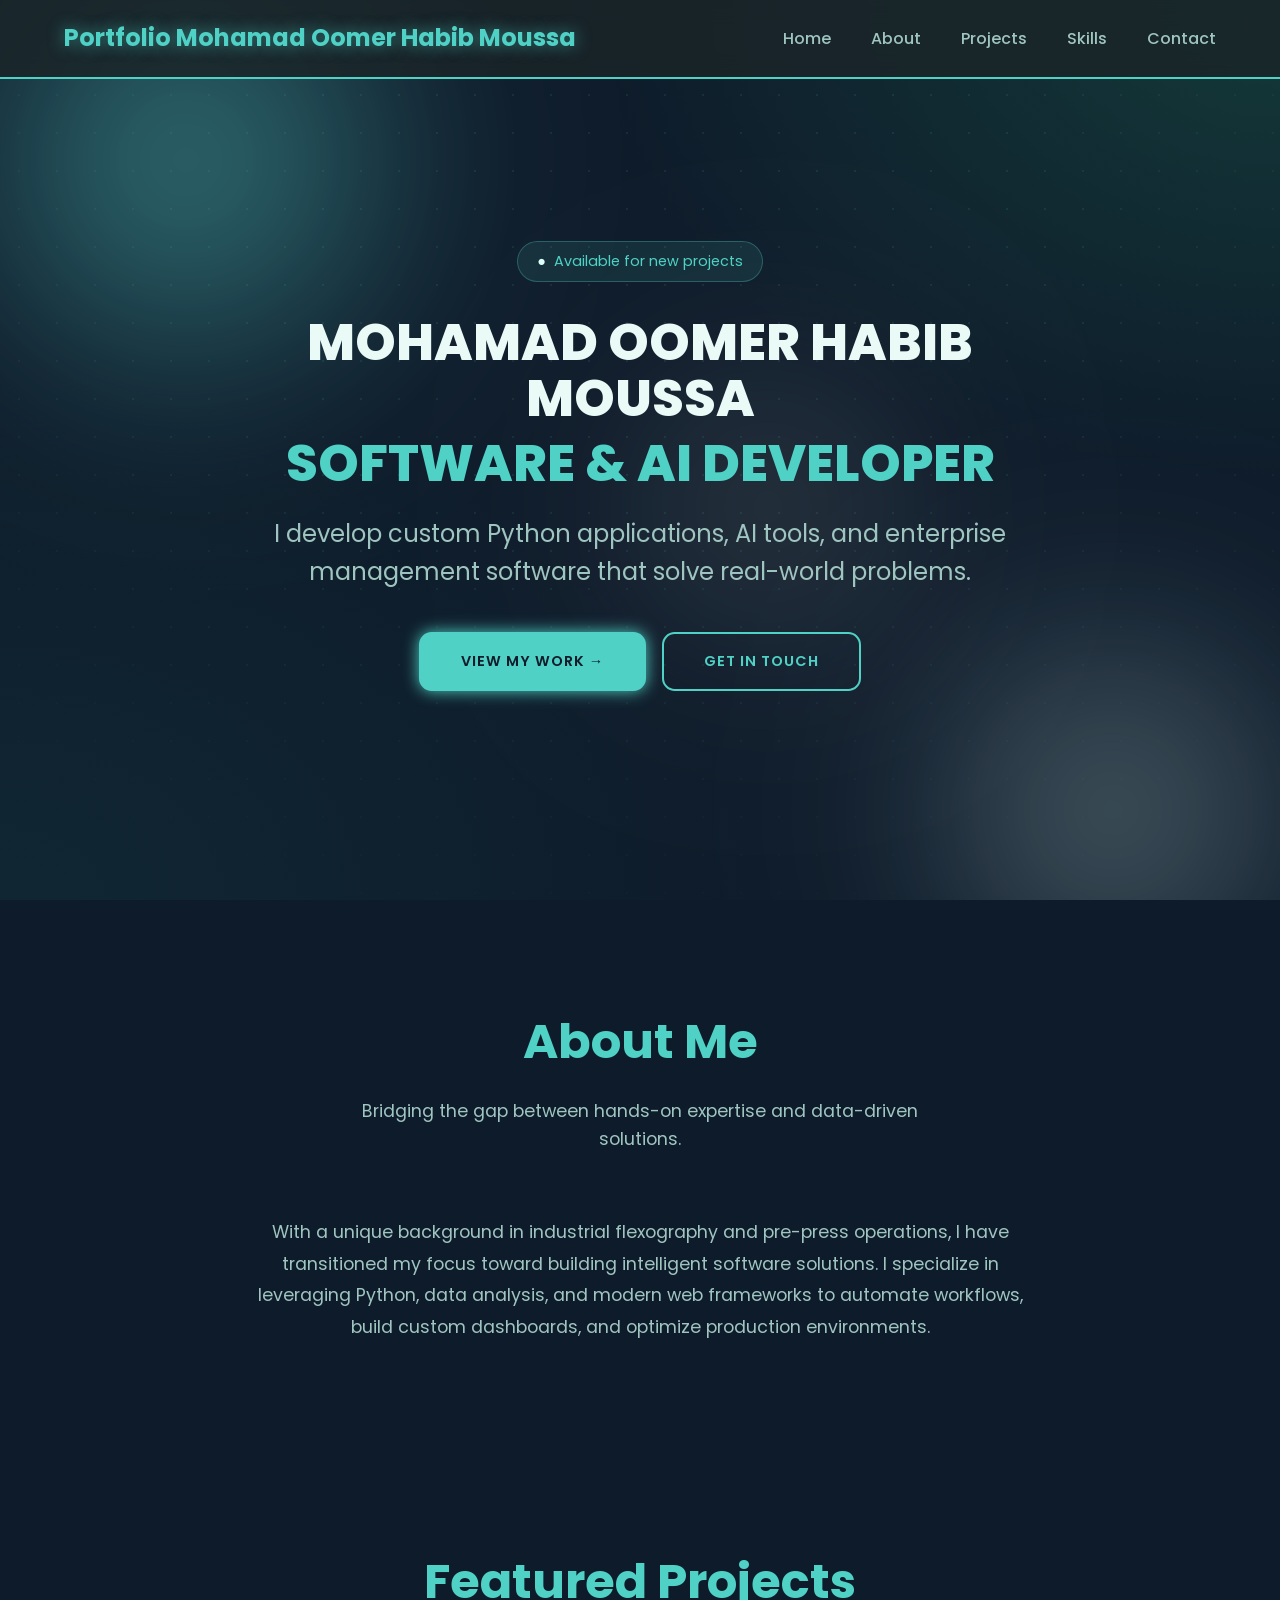
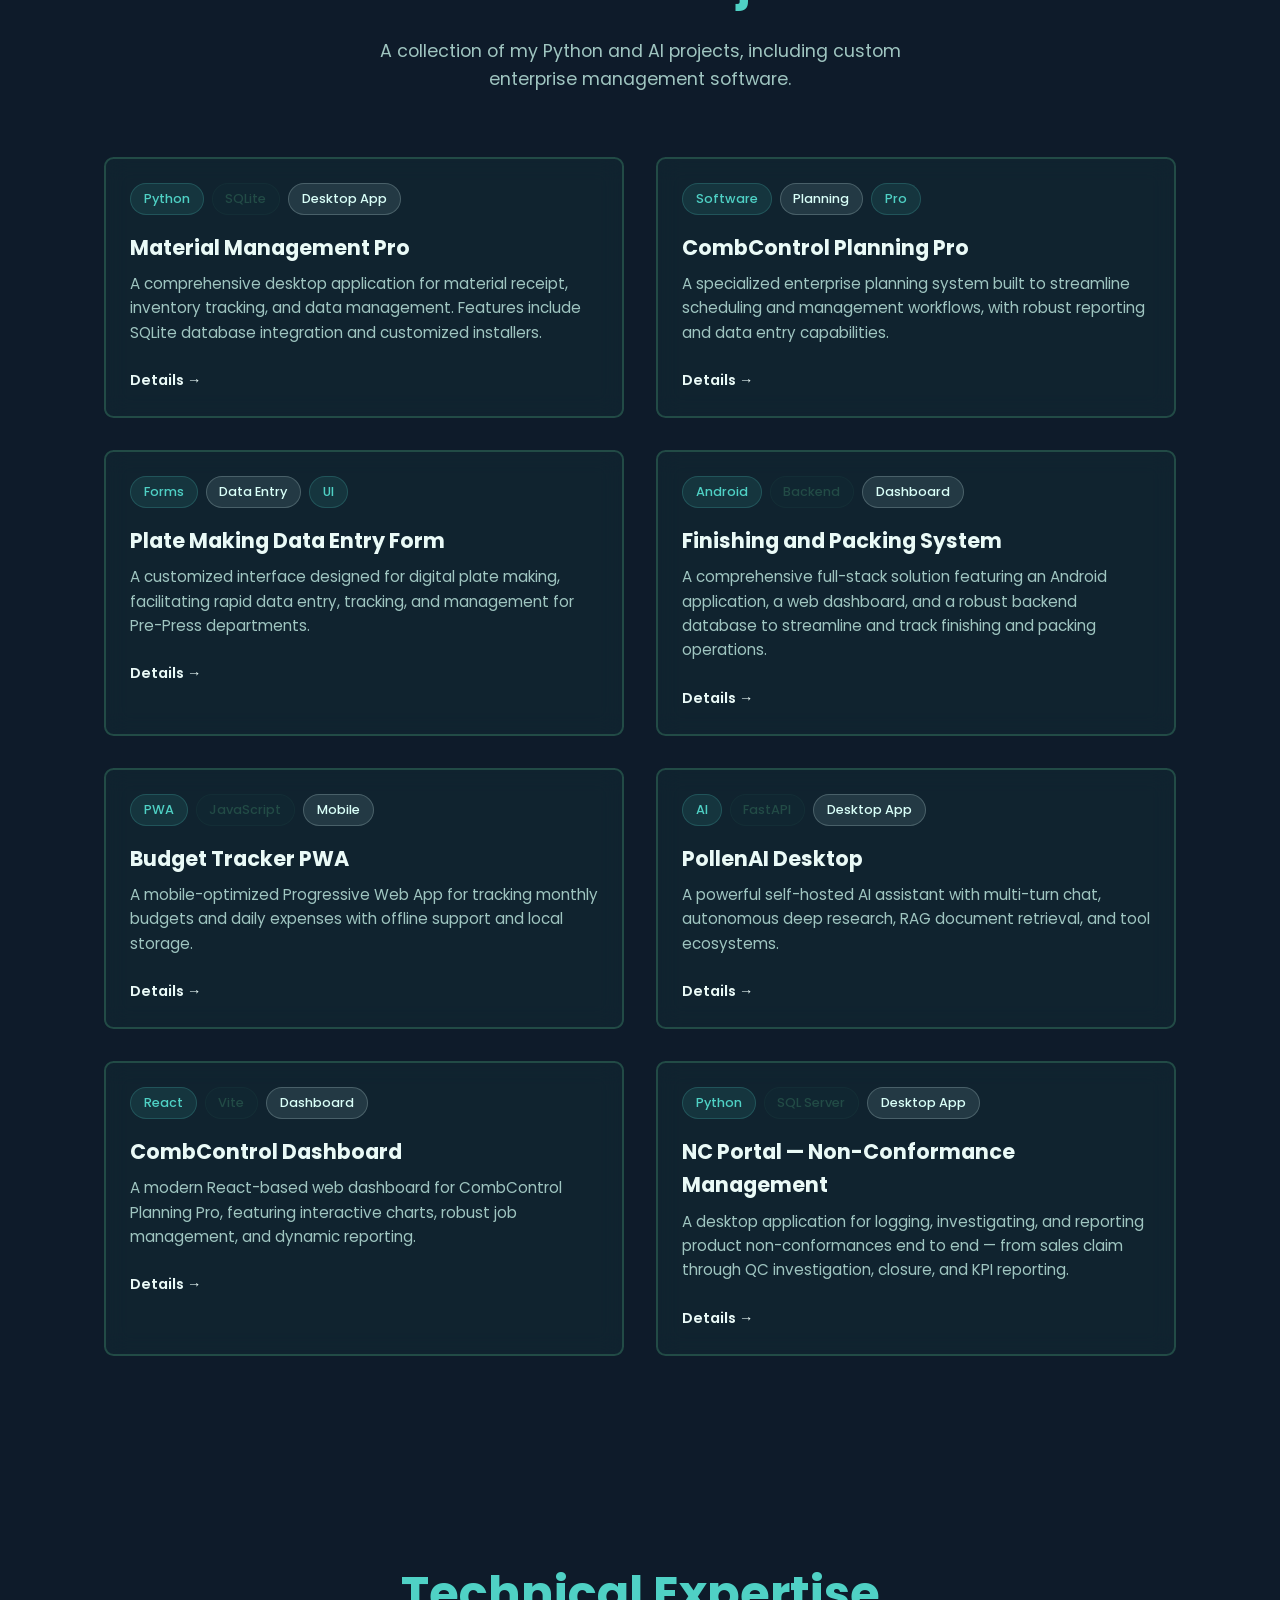
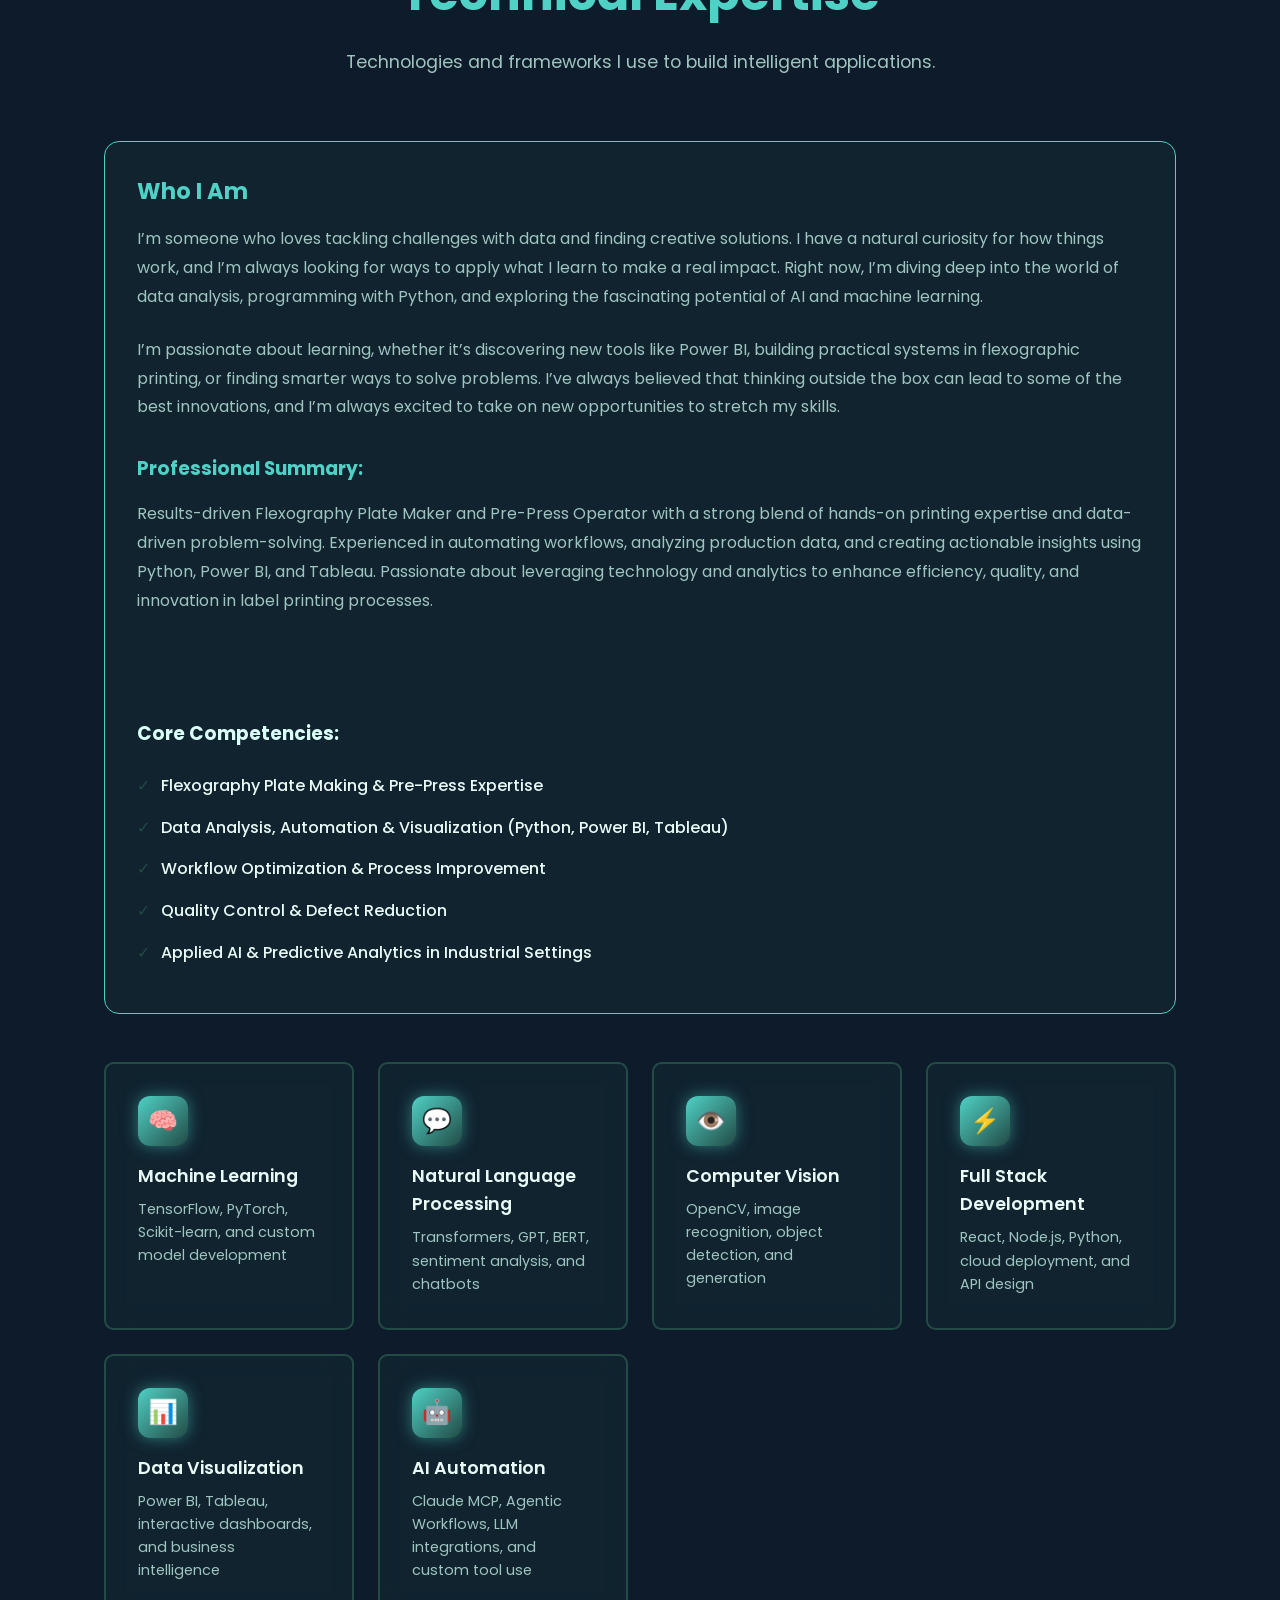
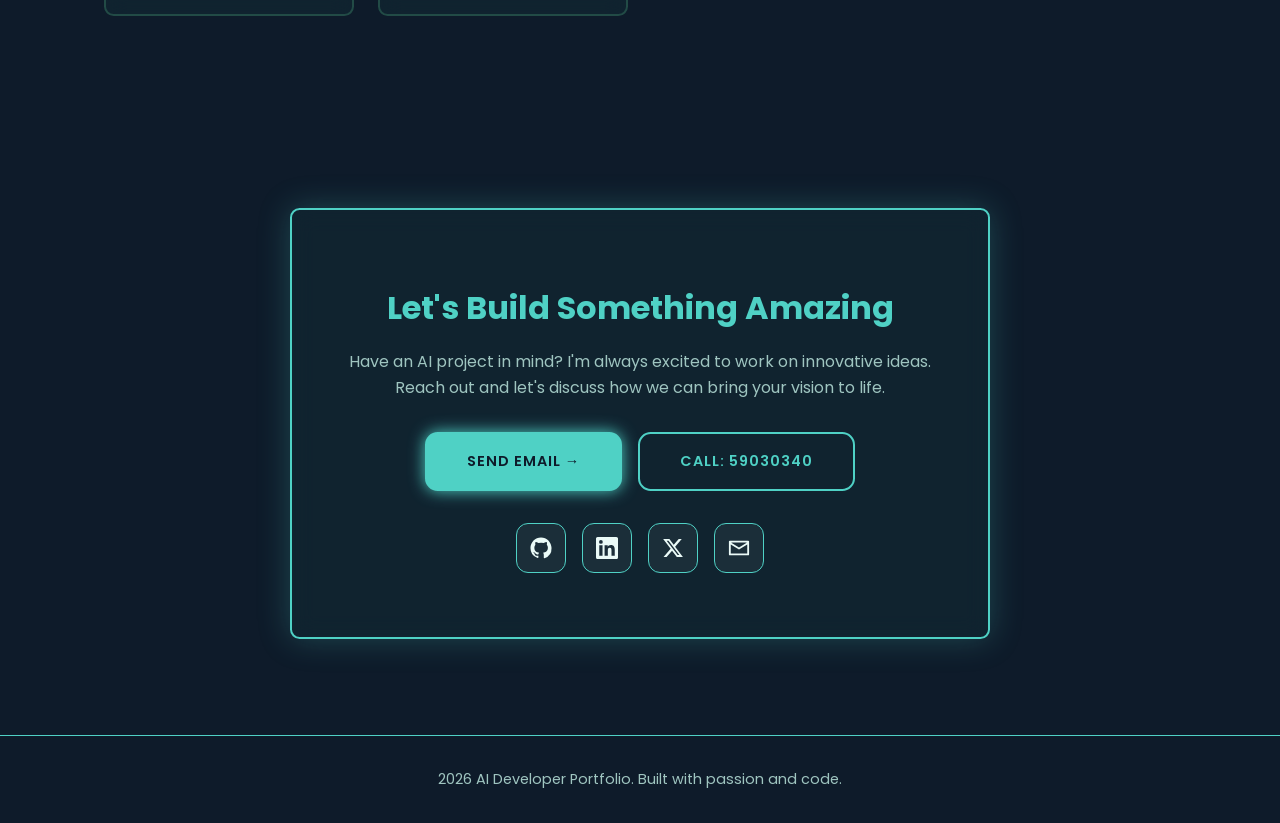
==== commit ccc40d4e: "Add README, remove assets folder and modal gallery code Co-Authored-By: Claude Opus 4.8 <noreply@ant" ====
--- a/index.html
+++ b/index.html
@@ -793,32 +793,6 @@
             position: absolute;
             left: 0;
             color: var(--secondary);
-        }
-
-        /* Modal Gallery */
-        .modal-gallery {
-            display: flex;
-            gap: 1rem;
-            overflow-x: auto;
-            margin-bottom: 1.5rem;
-            padding-bottom: 0.5rem;
-        }
-
-        .modal-gallery img {
-            max-height: 400px;
-            border-radius: 8px;
-            border: 1px solid rgba(var(--primary-rgb), 0.3);
-            object-fit: contain;
-            box-shadow: 0 4px 10px rgba(0, 0, 0, 0.3);
-        }
-
-        .modal-gallery::-webkit-scrollbar {
-            height: 8px;
-        }
-
-        .modal-gallery::-webkit-scrollbar-thumb {
-            background: rgba(var(--primary-rgb), 0.5);
-            border-radius: 4px;
         }
 
         /* About Section */
@@ -1302,11 +1276,6 @@
         const projectData = {
             'Material Management Pro': {
                 title: 'Material Management Pro',
-                images: [
-                    'assets/material_management/Screenshot 2026-06-26 092357.png',
-                    'assets/material_management/Screenshot 2026-06-26 092422.png',
-                    'assets/material_management/Screenshot 2026-06-26 092441.png'
-                ],
                 features: [
                     'Purple-Themed Modern UI with PyQt6',
                     'Direct Microsoft SQL Server Integration via pyodbc',
@@ -1332,15 +1301,6 @@
             },
             'Plate Making Data Entry Form': {
                 title: 'Plate Making Data Entry Form',
-                images: [
-                    'assets/plate_making/Calculator.png',
-                    'assets/plate_making/Dashboard.png',
-                    'assets/plate_making/Designe Dept.png',
-                    'assets/plate_making/Entry Tab.png',
-                    'assets/plate_making/Plate Type.png',
-                    'assets/plate_making/Report.png',
-                    'assets/plate_making/Setting.png'
-                ],
                 features: [
                     'Digital Data Entry Workflows for Pre-Press',
                     'Interactive Dashboard Charts and Analytics',
@@ -1389,16 +1349,6 @@
             },
             'CombControl Dashboard': {
                 title: 'CombControl Dashboard',
-                images: [
-                    'assets/combcontrol_dashboard/Screenshot 2026-06-26 093335.png',
-                    'assets/combcontrol_dashboard/Screenshot 2026-06-26 093418.png',
-                    'assets/combcontrol_dashboard/Screenshot 2026-06-26 093449.png',
-                    'assets/combcontrol_dashboard/Screenshot 2026-06-26 093509.png',
-                    'assets/combcontrol_dashboard/Screenshot 2026-06-26 093527.png',
-                    'assets/combcontrol_dashboard/Screenshot 2026-06-26 093546.png',
-                    'assets/combcontrol_dashboard/Screenshot 2026-06-26 093604.png',
-                    'assets/combcontrol_dashboard/Screenshot 2026-06-26 093722.png'
-                ],
                 features: [
                     'Built with React, Vite, and Recharts',
                     'Interactive Data Visualization and Charts',
@@ -1411,19 +1361,6 @@
             },
             'NC Portal': {
                 title: 'NC Portal — Non-Conformance Management System',
-                images: [
-                    'assets/nc_portal/Login Page.png',
-                    'assets/nc_portal/Dashboard Tab.png',
-                    'assets/nc_portal/Sale Entry Tab.png',
-                    'assets/nc_portal/QC Investigation Tab.png',
-                    'assets/nc_portal/QC Investigation Tab1.png',
-                    'assets/nc_portal/Monthly KPI Report .png',
-                    'assets/nc_portal/Category Breakdownn Report.png',
-                    'assets/nc_portal/Internal & External Report.png',
-                    'assets/nc_portal/Executive Report Charts.png',
-                    'assets/nc_portal/Executive Report Charts1.png',
-                    'assets/nc_portal/User Management.png'
-                ],
                 features: [
                     'Role-based Secure Login (Admin / Standard) with Per-tab Permissions',
                     'Auto-generated NC Numbers & PJC Auto-lookup from the Production Planner',
@@ -1445,21 +1382,6 @@
             document.getElementById('modalTech').innerText = data.tech;
             document.getElementById('modalDetails').innerHTML = data.details;
 
-            const gallery = document.getElementById('modalGallery');
-            if (gallery) {
-                gallery.innerHTML = '';
-                if (data.images && data.images.length > 0) {
-                    data.images.forEach(imgSrc => {
-                        let img = document.createElement('img');
-                        img.src = imgSrc;
-                        gallery.appendChild(img);
-                    });
-                    gallery.style.display = 'flex';
-                } else {
-                    gallery.style.display = 'none';
-                }
-            }
-
             const featuresList = document.getElementById('modalFeatures');
             featuresList.innerHTML = '';
             data.features.forEach(f => {
@@ -1489,7 +1411,6 @@
             <span class="close-btn" onclick="closeModal()">&times;</span>
             <h2 id="modalTitle" class="modal-title">Project Title</h2>
             <div id="modalTech" class="modal-tech">Technologies</div>
-            <div id="modalGallery" class="modal-gallery" style="display: none;"></div>
             <p id="modalDetails" class="modal-details">Project details go here...</p>
             <h3 style="margin-bottom: 1rem; font-size: 1.1rem;">Key Features:</h3>
             <ul id="modalFeatures" class="modal-features">
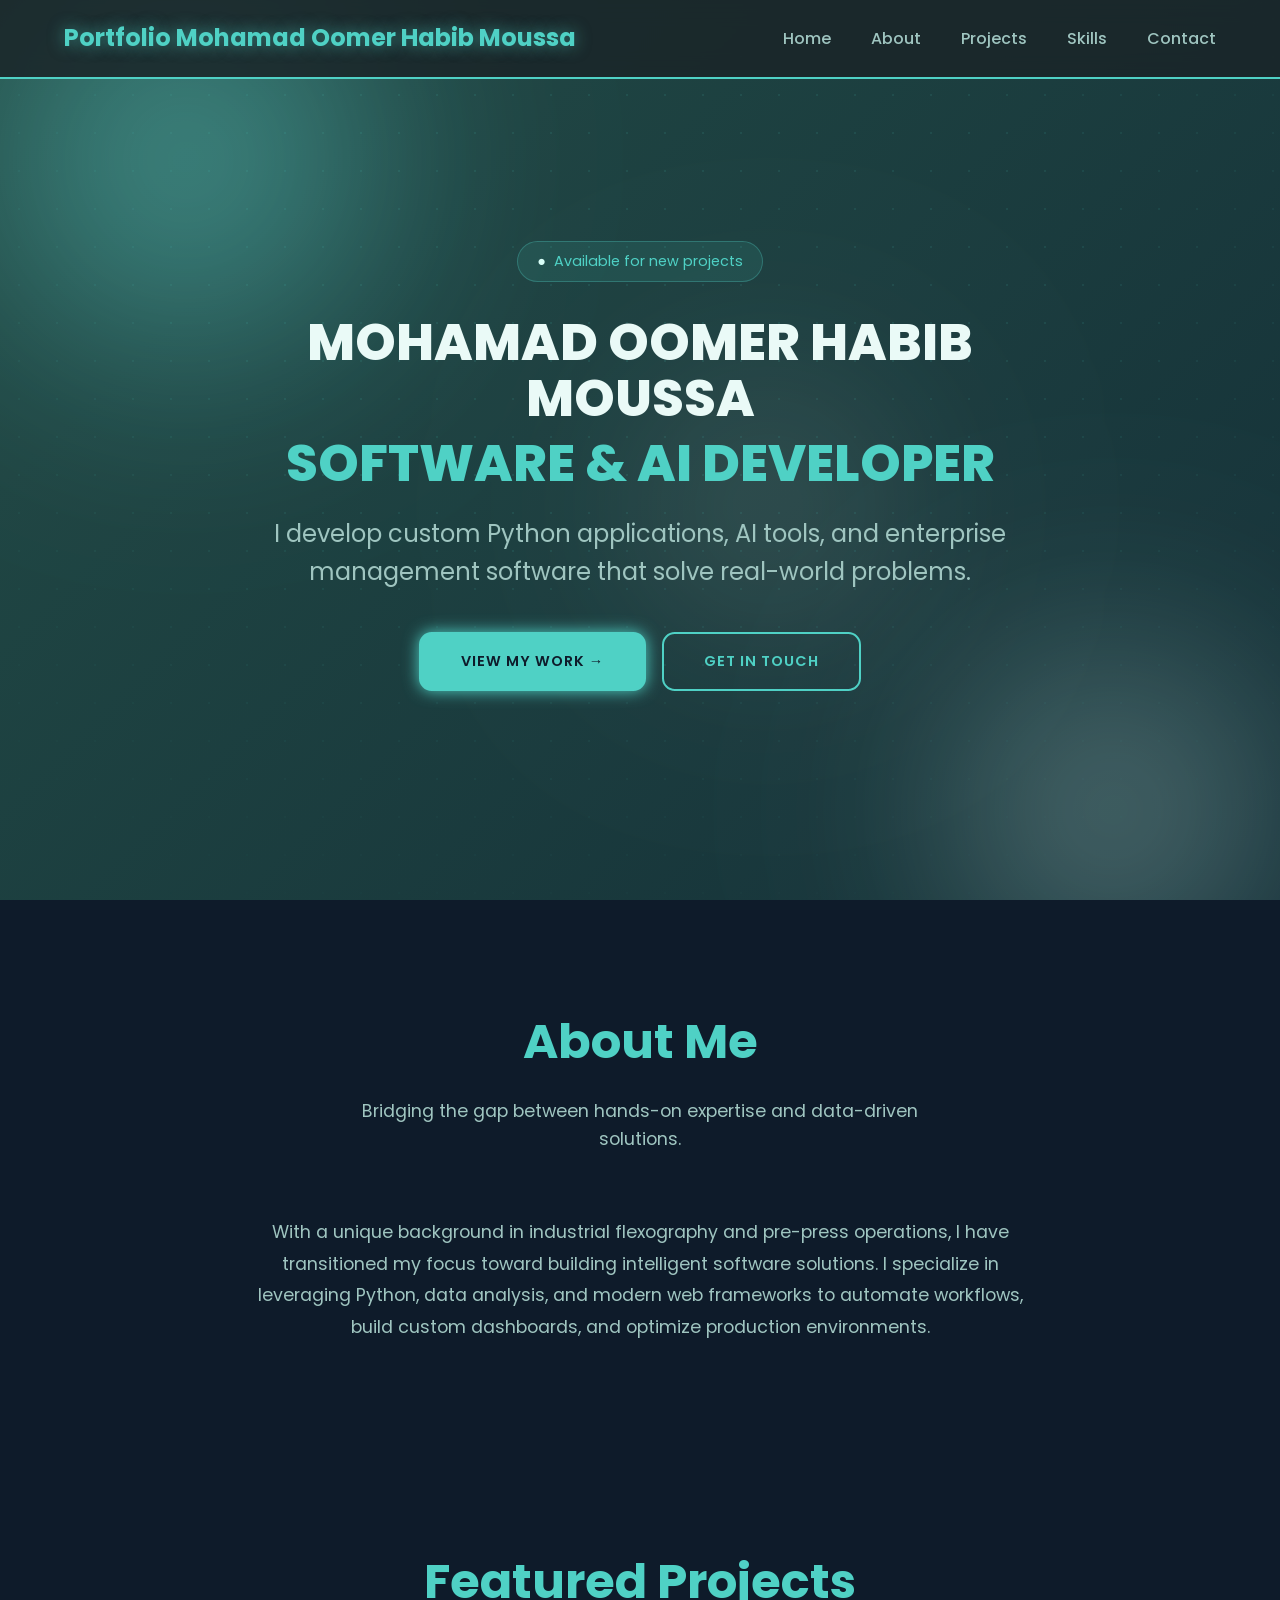
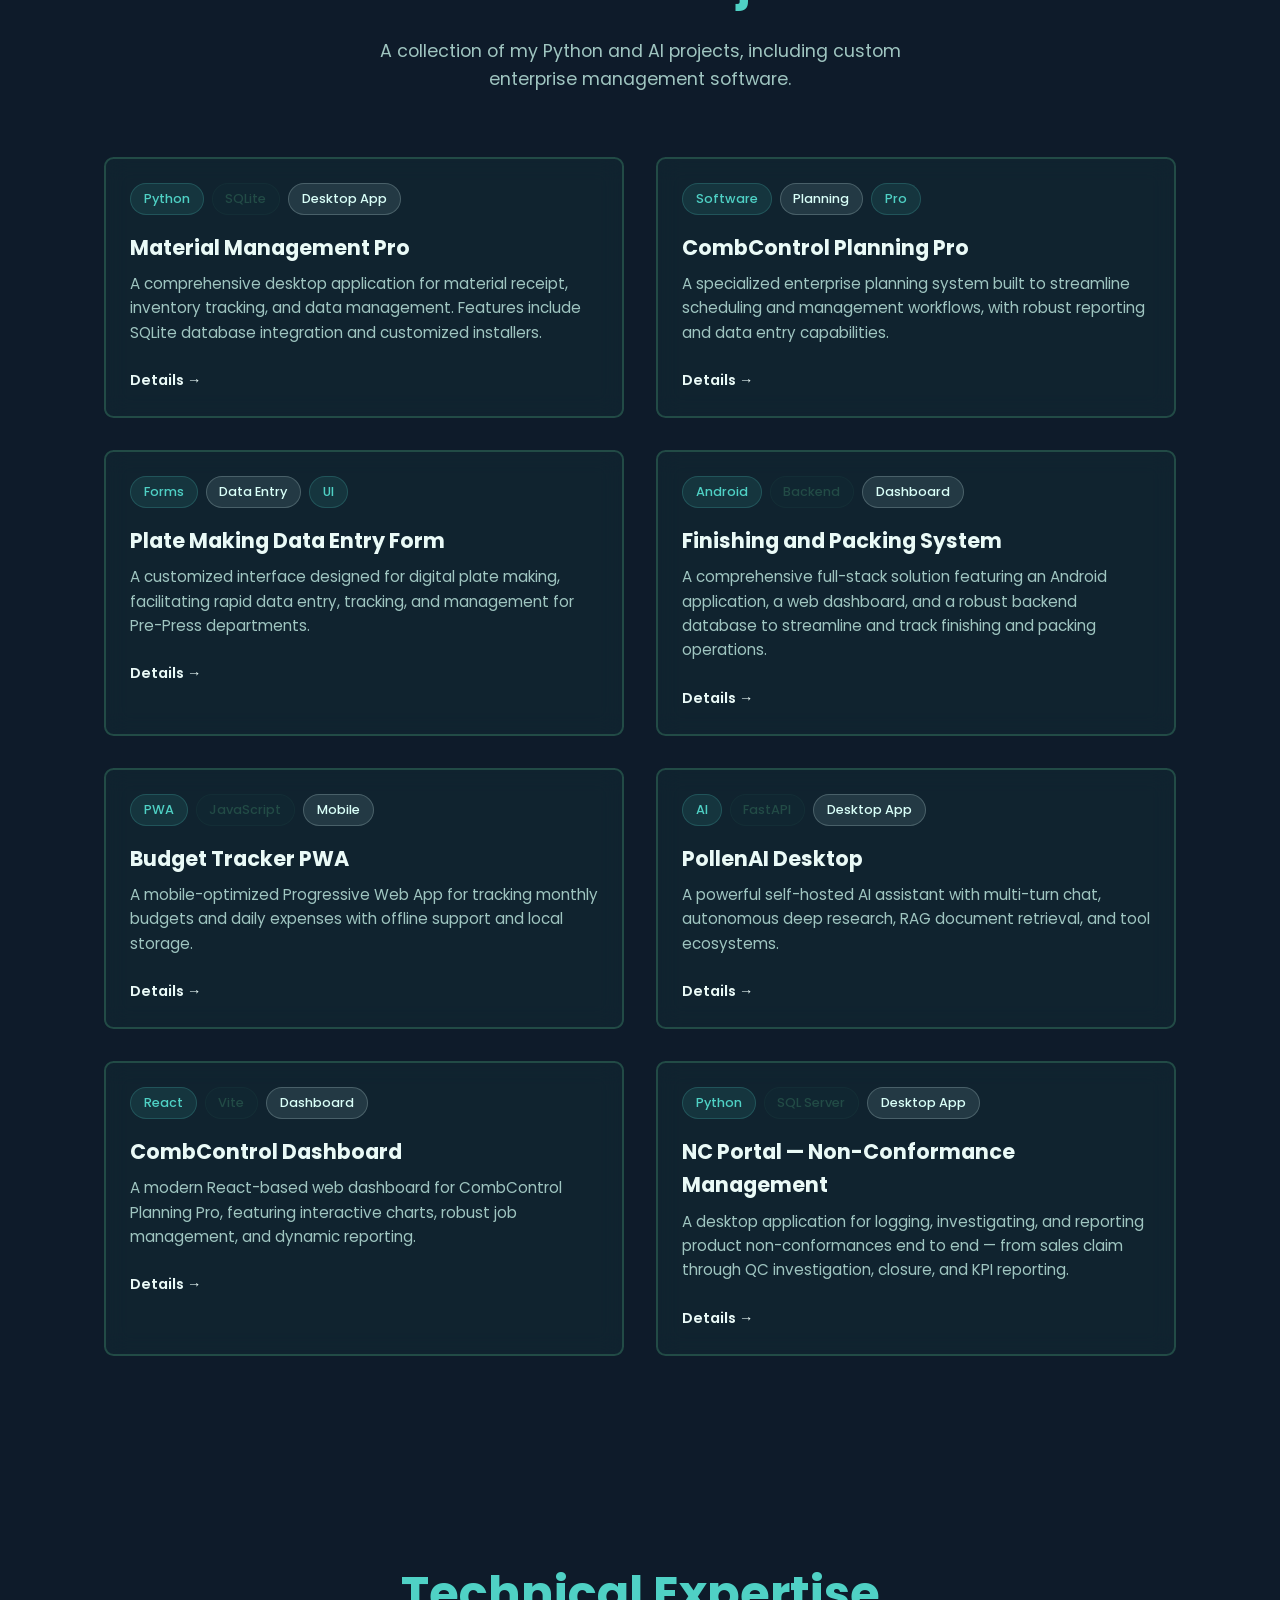
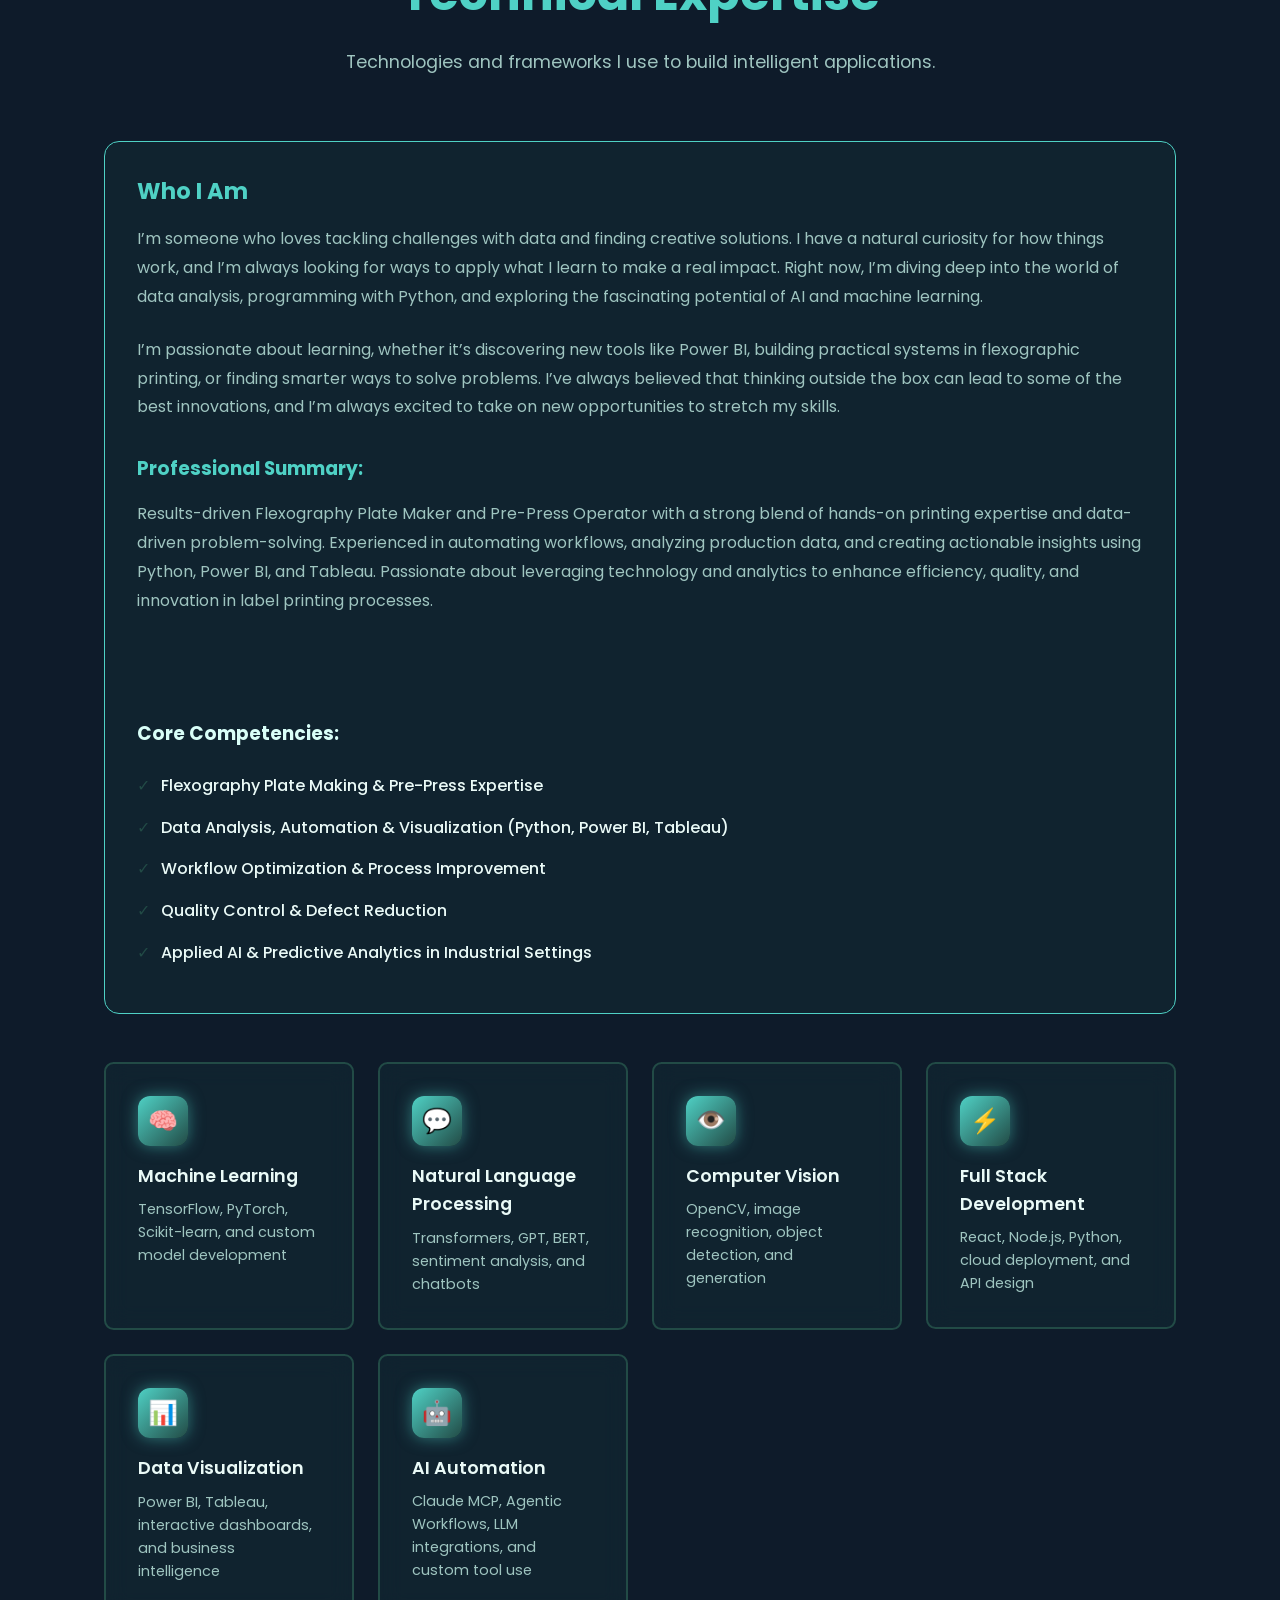
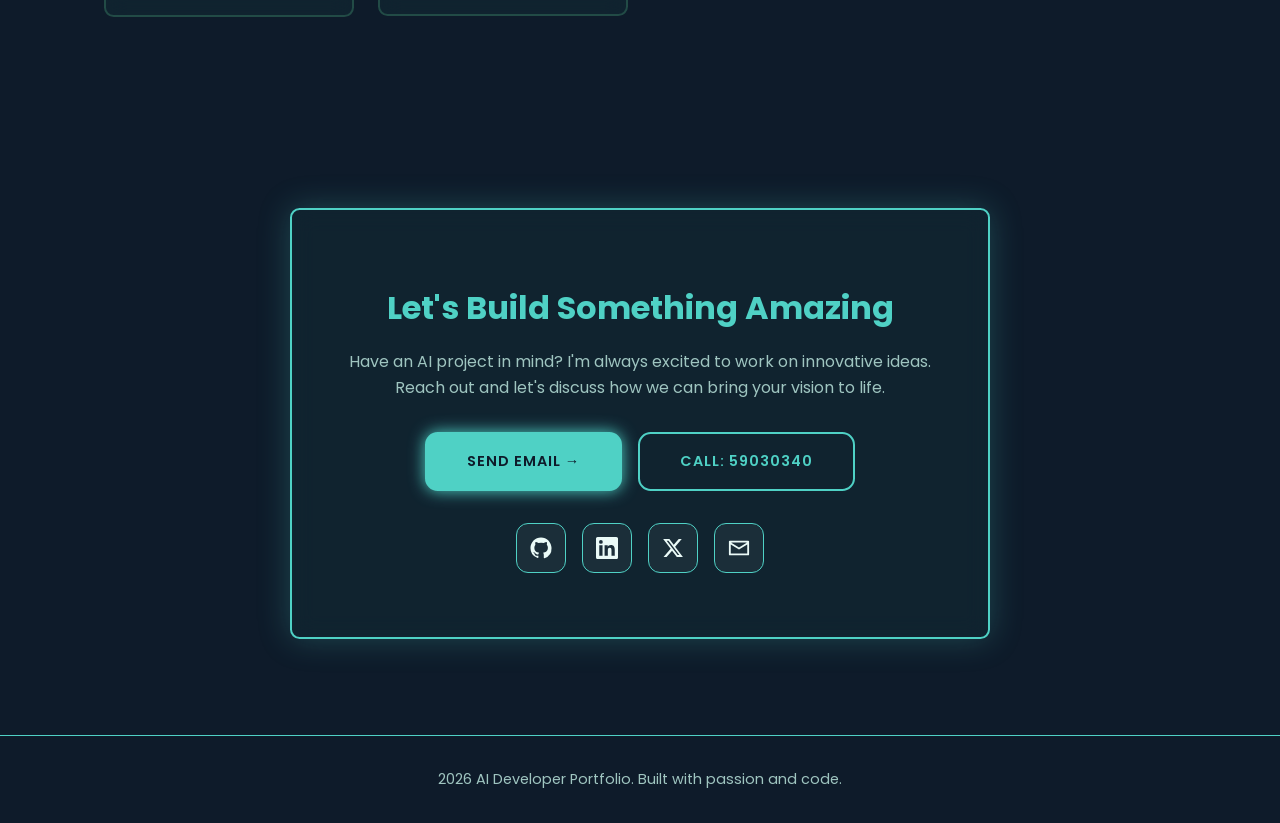
==== commit a5bb2a6e: "Add animated gradient background" ====
--- a/index.html
+++ b/index.html
@@ -44,17 +44,29 @@
             overflow-x: hidden;
         }
 
-        /* Modern Aurora Background */
+        /* Animated Gradient Background */
         .bg-aurora {
             position: fixed;
             inset: 0;
             z-index: -3;
             overflow: hidden;
-            background:
-                radial-gradient(120% 120% at 100% 0%, #143a3a 0%, transparent 45%),
-                radial-gradient(120% 120% at 0% 100%, #102733 0%, transparent 50%),
-                var(--bg-dark);
-        }
+            background: linear-gradient(
+                -45deg, 
+                var(--bg-dark), 
+                #143a3a, 
+                #102733, 
+                var(--secondary)
+            );
+            background-size: 400% 400%;
+            animation: gradientBG 15s ease infinite;
+        }
+
+        @keyframes gradientBG {
+            0% { background-position: 0% 50%; }
+            50% { background-position: 100% 50%; }
+            100% { background-position: 0% 50%; }
+        }
+
 
         .blob {
             position: absolute;
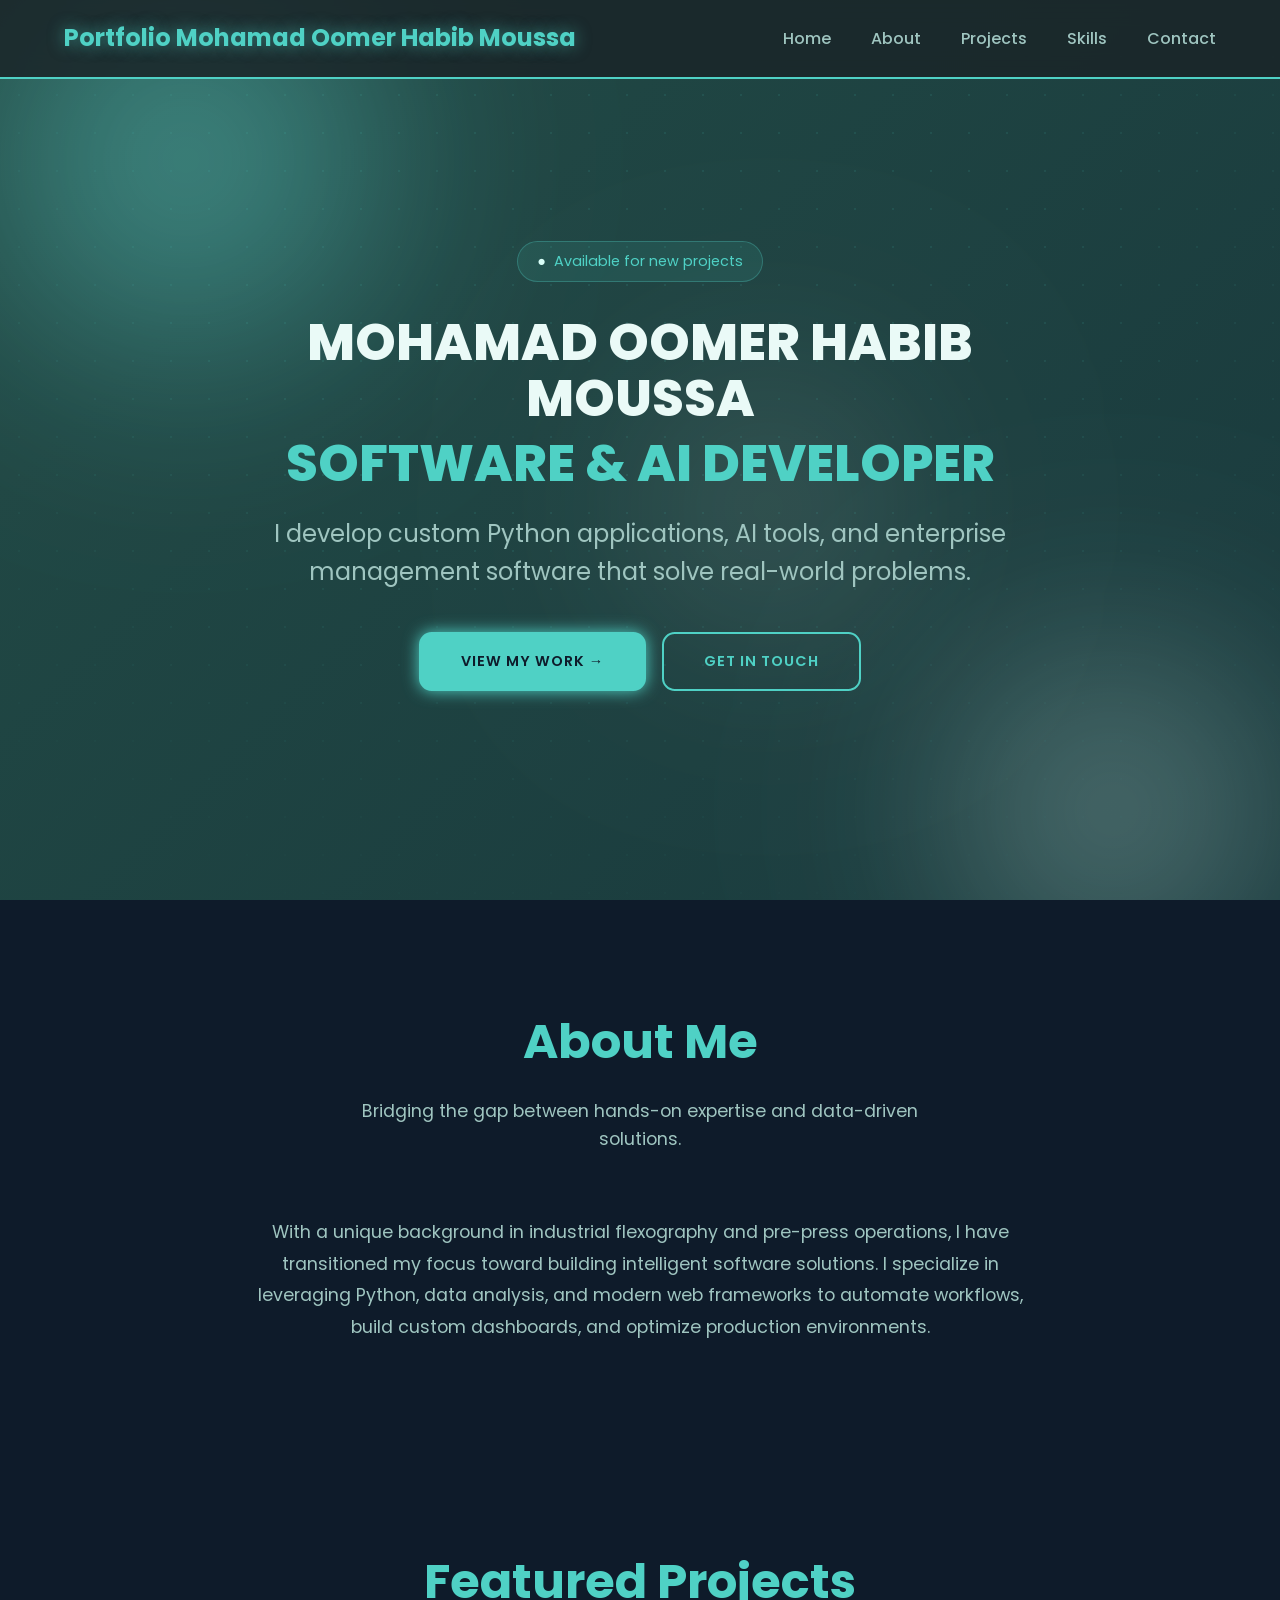
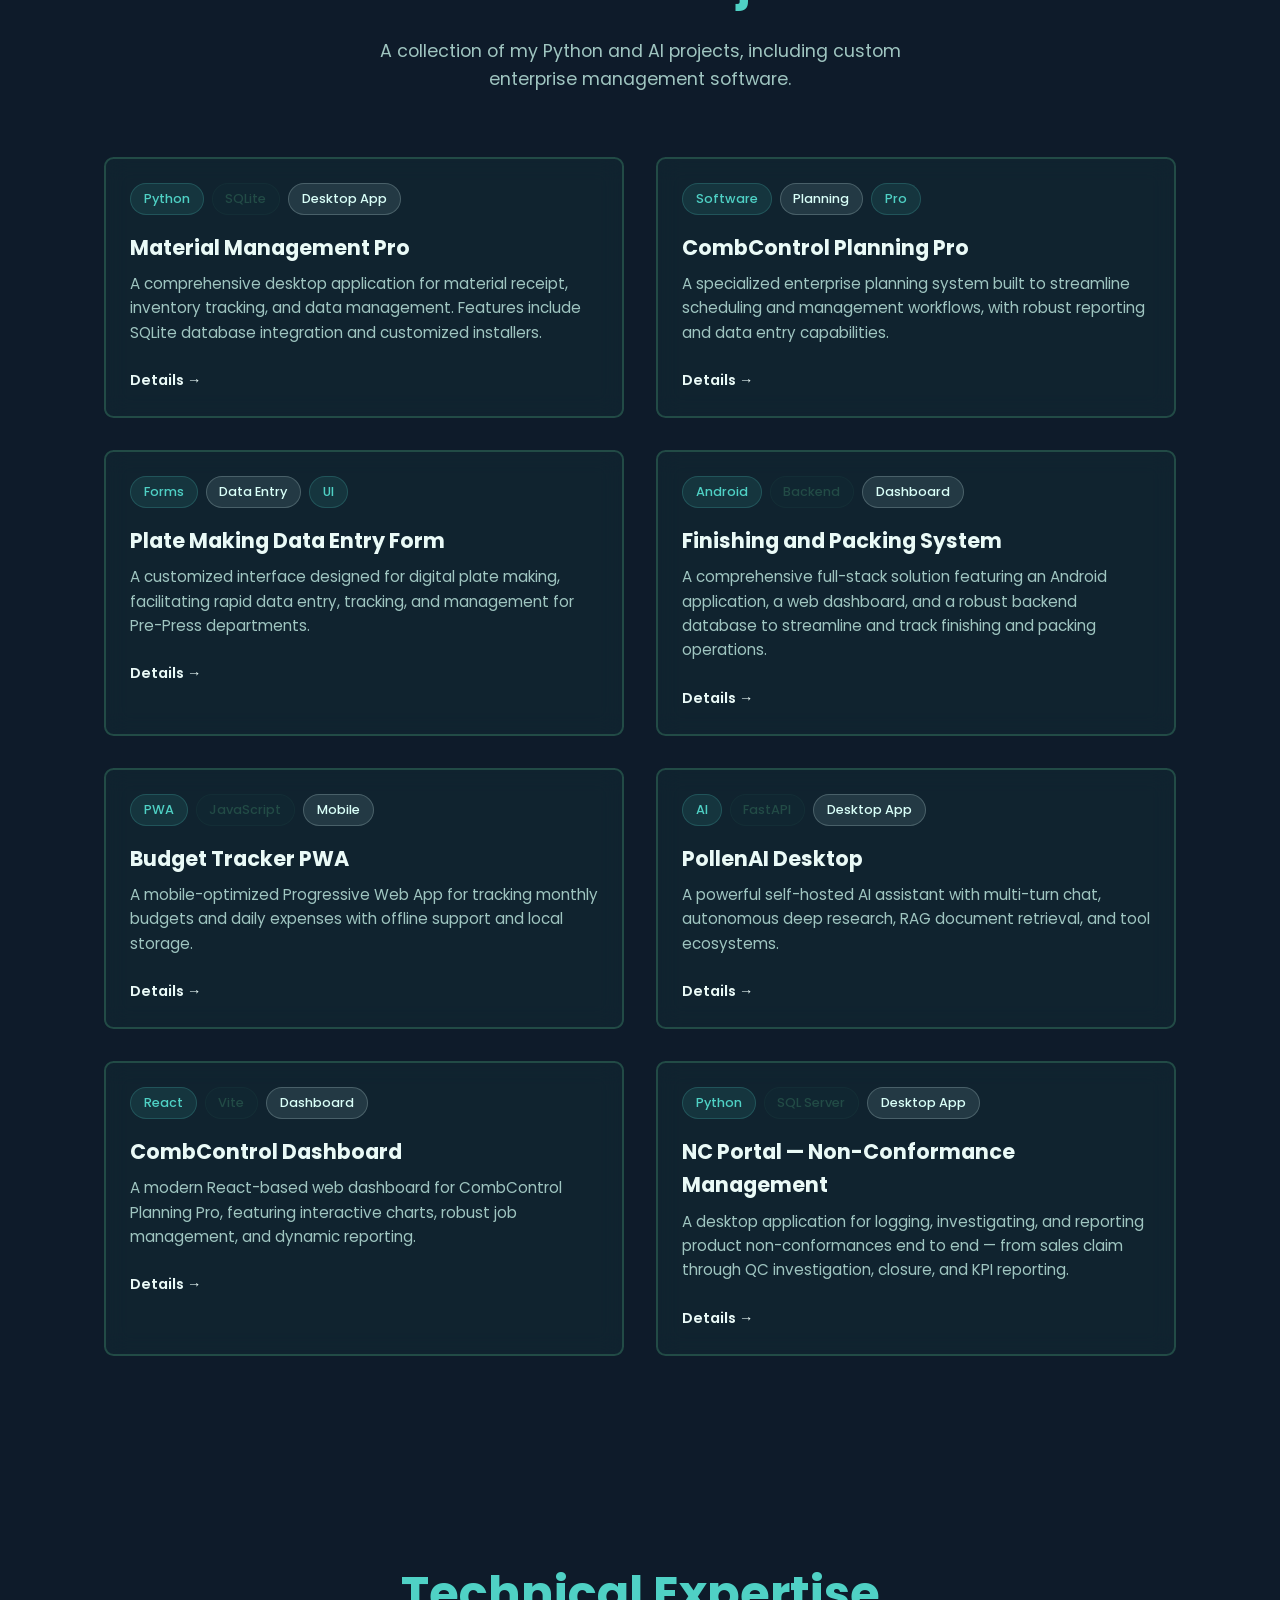
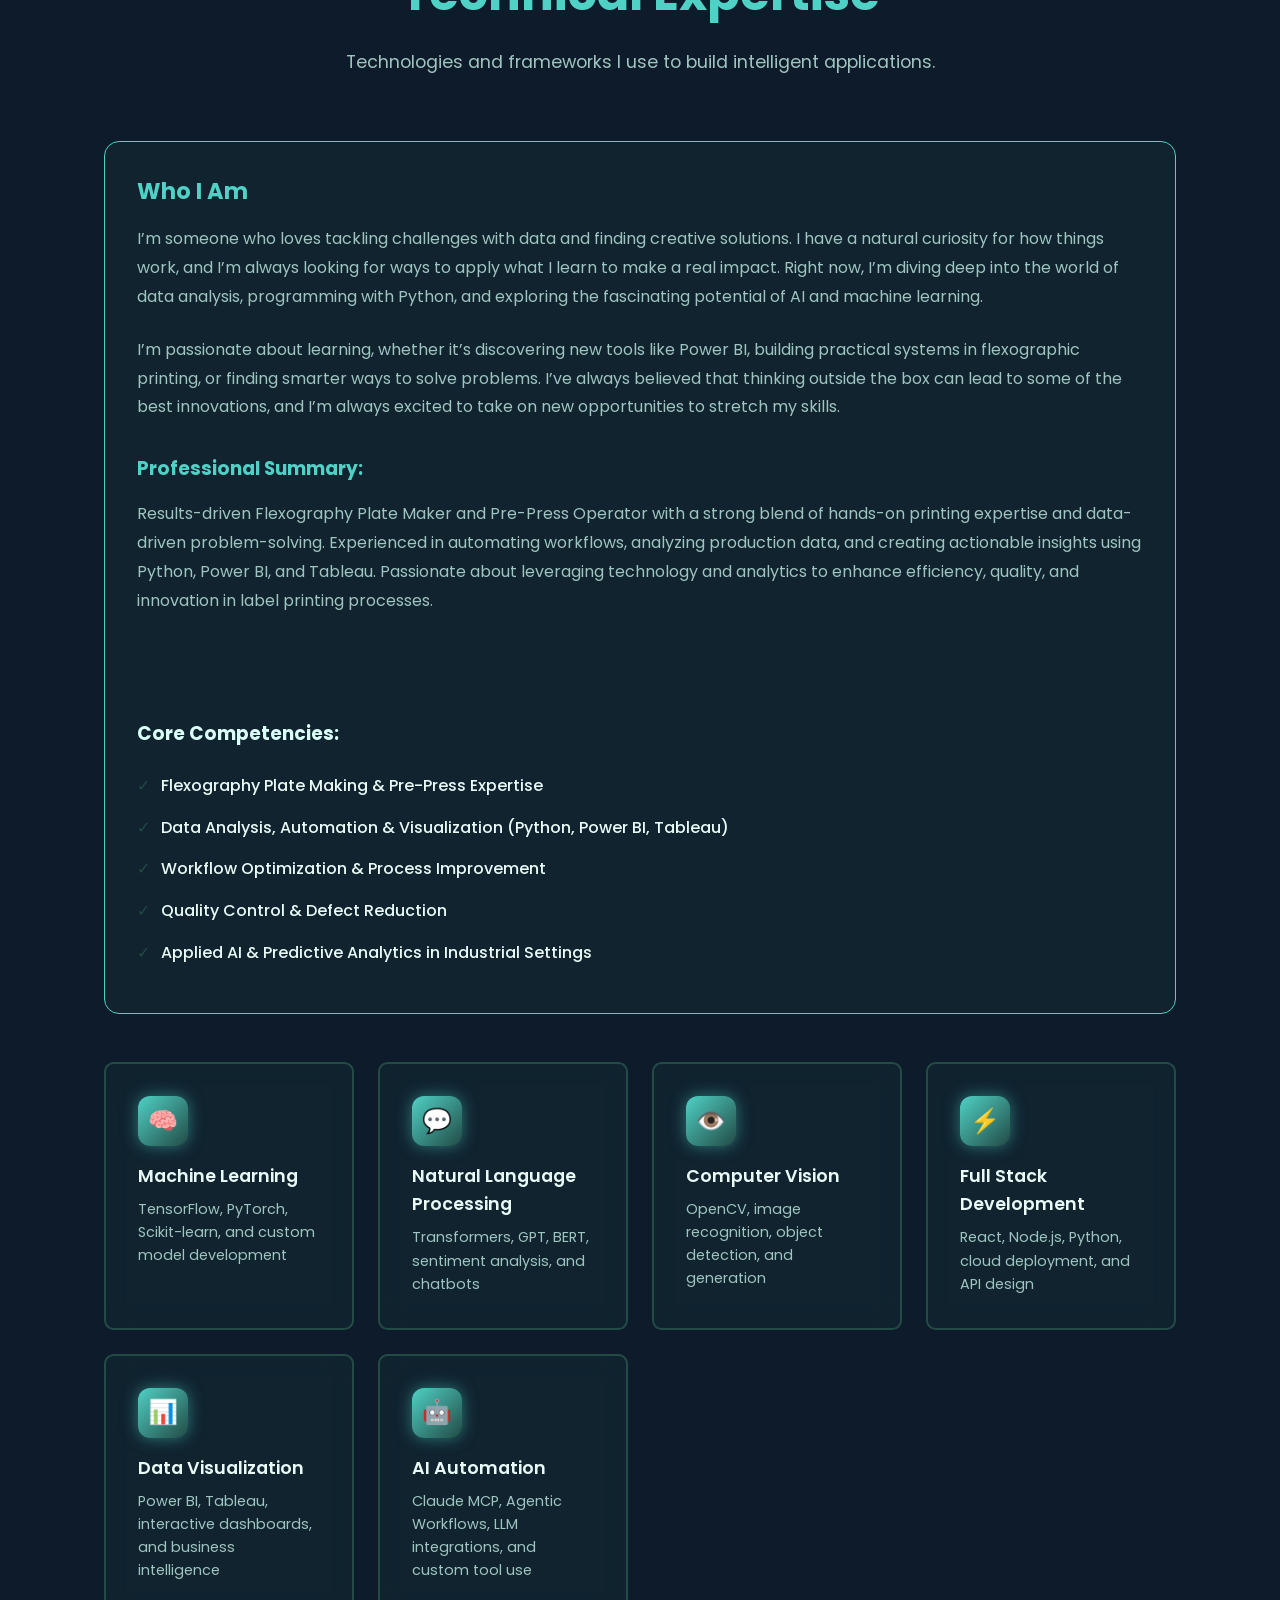
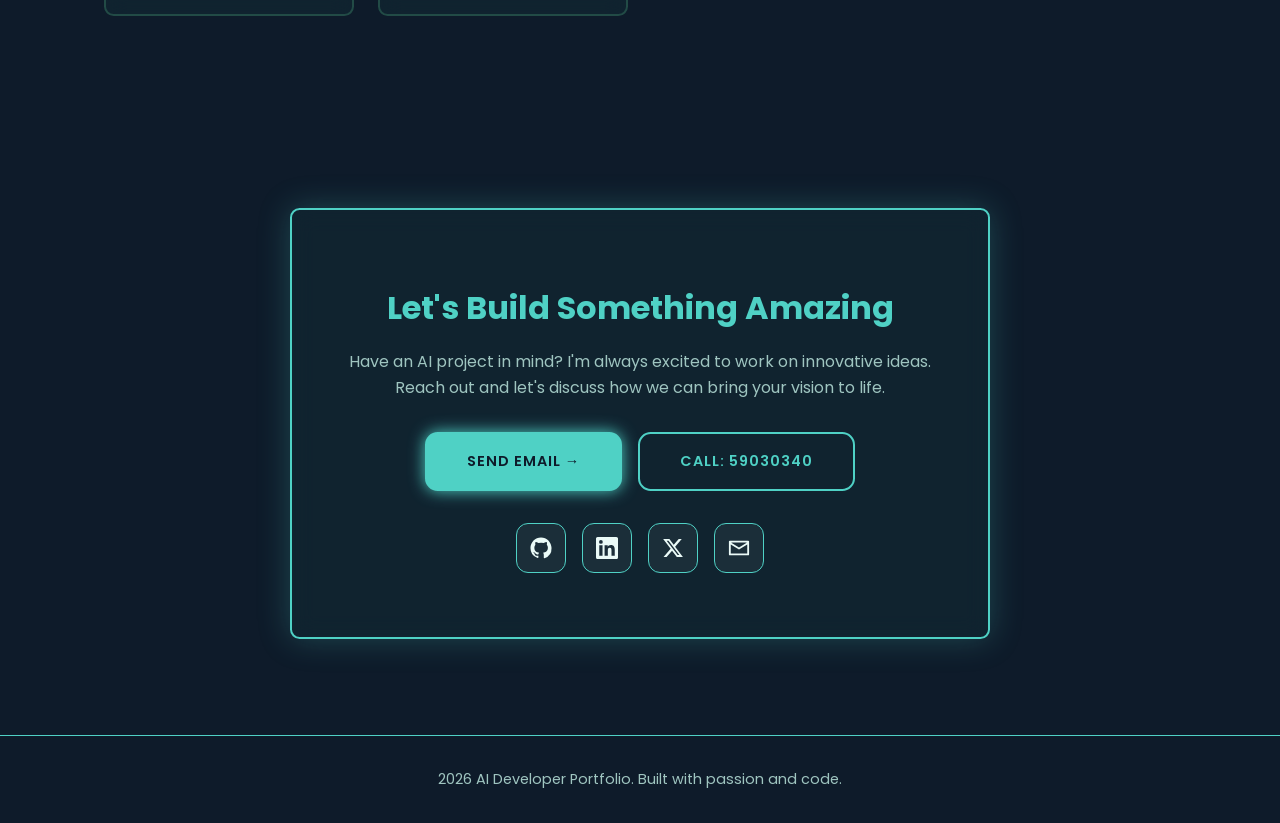
==== commit c9ea8129: "Make background animation more aggressive" ====
--- a/index.html
+++ b/index.html
@@ -57,8 +57,8 @@
                 #102733, 
                 var(--secondary)
             );
-            background-size: 400% 400%;
-            animation: gradientBG 15s ease infinite;
+            background-size: 600% 600%;
+            animation: gradientBG 5s ease infinite;
         }
 
         @keyframes gradientBG {
@@ -84,7 +84,7 @@
             top: -10vw;
             left: -8vw;
             background: radial-gradient(circle, var(--primary) 0%, transparent 70%);
-            animation: drift1 22s ease-in-out infinite;
+            animation: drift1 7s ease-in-out infinite;
         }
 
         .blob.b2 {
@@ -94,7 +94,7 @@
             right: -6vw;
             background: radial-gradient(circle, var(--accent) 0%, transparent 70%);
             opacity: 0.35;
-            animation: drift2 28s ease-in-out infinite;
+            animation: drift2 9s ease-in-out infinite;
         }
 
         .blob.b3 {
@@ -104,7 +104,7 @@
             left: 45%;
             background: radial-gradient(circle, var(--cream) 0%, transparent 70%);
             opacity: 0.18;
-            animation: drift3 25s ease-in-out infinite;
+            animation: drift3 8s ease-in-out infinite;
         }
 
         @keyframes drift1 {
@@ -115,7 +115,7 @@
             }
 
             50% {
-                transform: translate(8vw, 6vw) scale(1.15);
+                transform: translate(25vw, 15vw) scale(1.5);
             }
         }
 
@@ -127,7 +127,7 @@
             }
 
             50% {
-                transform: translate(-7vw, -5vw) scale(1.1);
+                transform: translate(-20vw, -15vw) scale(1.4);
             }
         }
 
@@ -139,7 +139,7 @@
             }
 
             50% {
-                transform: translate(-40%, -8vw) scale(1.2);
+                transform: translate(-30%, -25vw) scale(1.6);
             }
         }
 
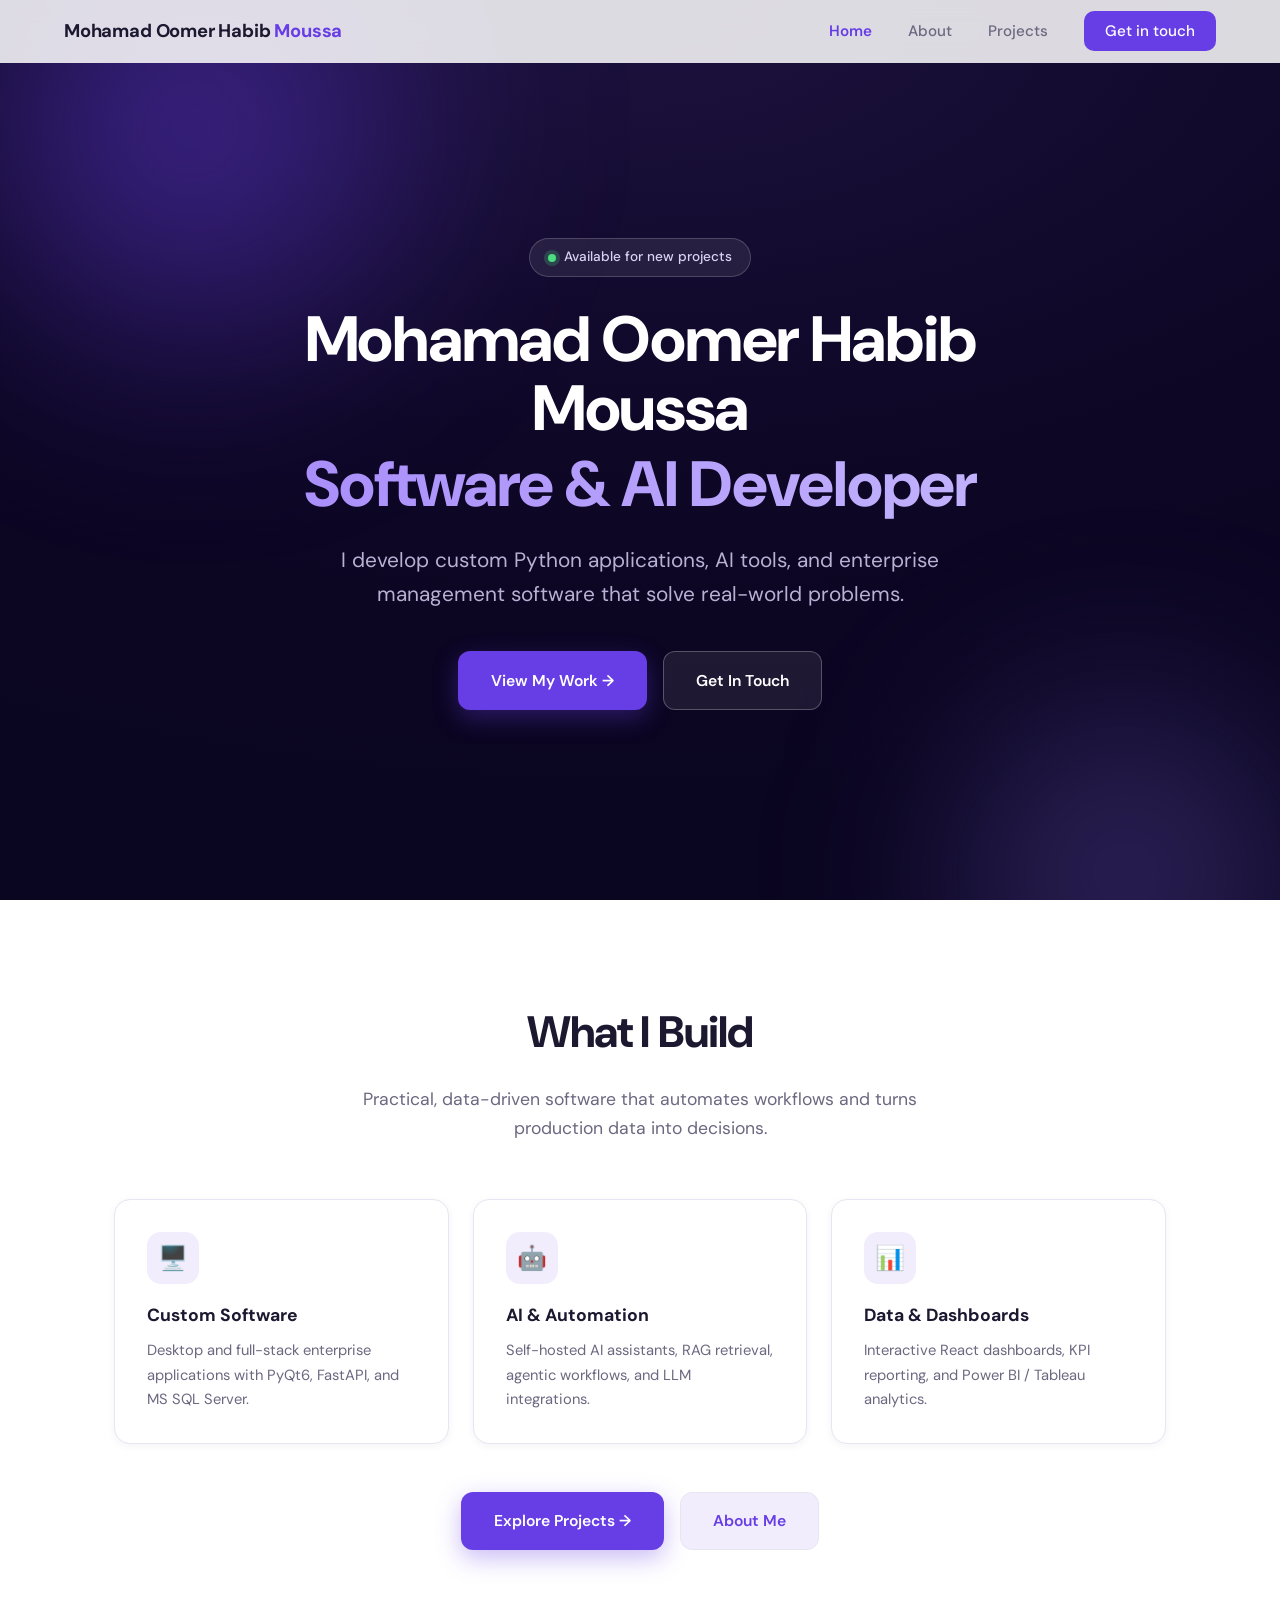
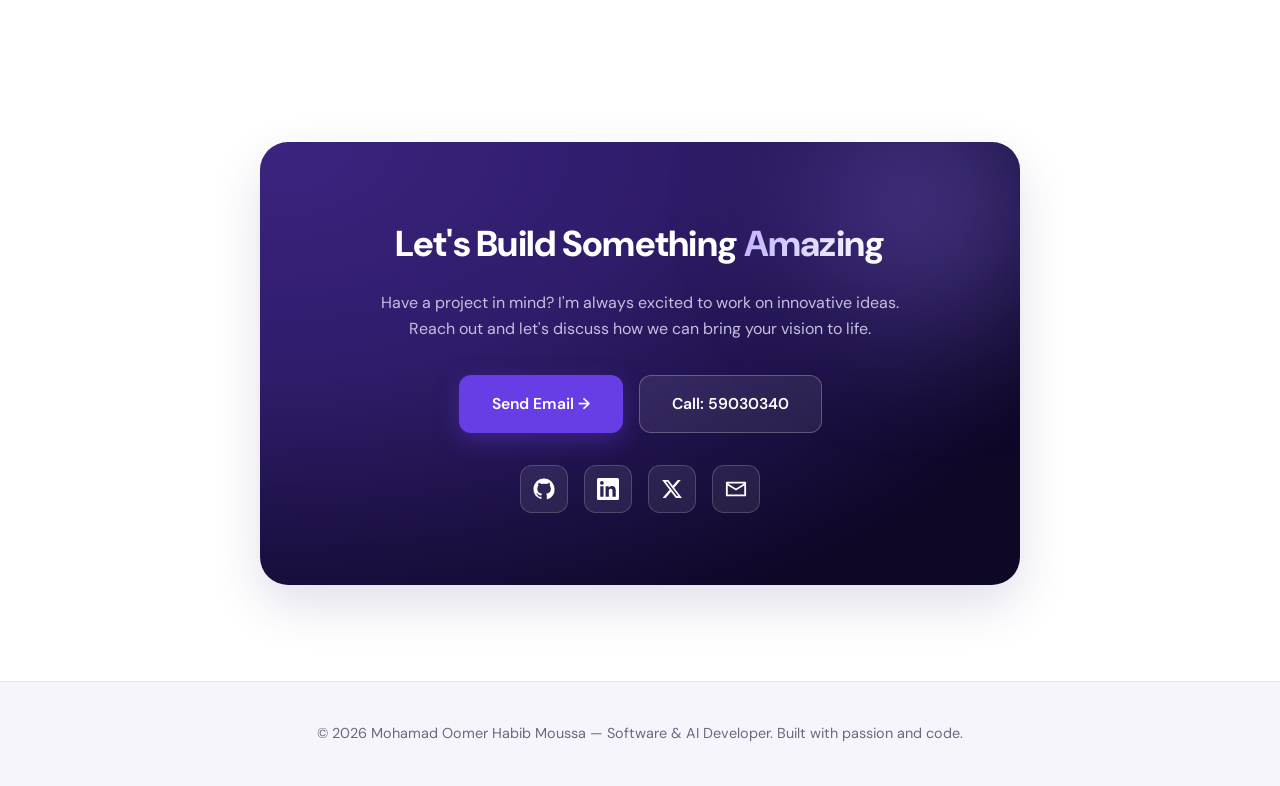
==== commit 8a4f21ca: "Split portfolio into three pages with Hostinger-style redesign Restructure the single long page into" ====
--- a/index.html
+++ b/index.html
@@ -4,879 +4,24 @@
 <head>
     <meta charset="UTF-8">
     <meta name="viewport" content="width=device-width, initial-scale=1.0">
-    <title>M.Oomer Habib Moussa Portfolio</title>
-    <link href="https://fonts.googleapis.com/css2?family=Poppins:wght@300;400;500;600;700;800;900&display=swap"
+    <title>Mohamad Oomer Habib Moussa — Software & AI Developer</title>
+    <link rel="preconnect" href="https://fonts.googleapis.com">
+    <link rel="preconnect" href="https://fonts.gstatic.com" crossorigin>
+    <link
+        href="https://fonts.googleapis.com/css2?family=DM+Sans:opsz,wght@9..40,400;9..40,500;9..40,600;9..40,700;9..40,800&display=swap"
         rel="stylesheet">
-    <style>
-        * {
-            margin: 0;
-            padding: 0;
-            box-sizing: border-box;
-        }
-
-        :root {
-            /* HARBOR teal palette */
-            --primary-rgb: 79, 209, 197;
-            --primary: #4fd1c5;
-            --primary-hover: #76e0d6;
-            --secondary-rgb: 34, 75, 70;
-            --secondary: #224b46;
-            --accent-rgb: 217, 255, 248;
-            --accent: #d9fff8;
-            --cream: #fff7e6;
-            --bg-dark: #0e1b2a;
-            --second-bg: #224b46;
-            --bg-card: rgba(18, 39, 50, 0.7);
-            --text-primary: #eafaf7;
-            --text-secondary: #9fc5c0;
-            --border: #4fd1c5;
-        }
-
-        html {
-            scroll-behavior: smooth;
-        }
-
-        body {
-            font-family: 'Poppins', -apple-system, BlinkMacSystemFont, 'Segoe UI', Roboto, sans-serif;
-            background: var(--bg-dark);
-            color: var(--text-primary);
-            line-height: 1.6;
-            overflow-x: hidden;
-        }
-
-        /* Animated Gradient Background */
-        .bg-aurora {
-            position: fixed;
-            inset: 0;
-            z-index: -3;
-            overflow: hidden;
-            background: linear-gradient(
-                -45deg, 
-                var(--bg-dark), 
-                #143a3a, 
-                #102733, 
-                var(--secondary)
-            );
-            background-size: 600% 600%;
-            animation: gradientBG 5s ease infinite;
-        }
-
-        @keyframes gradientBG {
-            0% { background-position: 0% 50%; }
-            50% { background-position: 100% 50%; }
-            100% { background-position: 0% 50%; }
-        }
-
-
-        .blob {
-            position: absolute;
-            border-radius: 50%;
-            filter: blur(90px);
-            opacity: 0.55;
-            mix-blend-mode: screen;
-            pointer-events: none;
-            will-change: transform;
-        }
-
-        .blob.b1 {
-            width: 45vw;
-            height: 45vw;
-            top: -10vw;
-            left: -8vw;
-            background: radial-gradient(circle, var(--primary) 0%, transparent 70%);
-            animation: drift1 7s ease-in-out infinite;
-        }
-
-        .blob.b2 {
-            width: 38vw;
-            height: 38vw;
-            bottom: -12vw;
-            right: -6vw;
-            background: radial-gradient(circle, var(--accent) 0%, transparent 70%);
-            opacity: 0.35;
-            animation: drift2 9s ease-in-out infinite;
-        }
-
-        .blob.b3 {
-            width: 30vw;
-            height: 30vw;
-            top: 35%;
-            left: 45%;
-            background: radial-gradient(circle, var(--cream) 0%, transparent 70%);
-            opacity: 0.18;
-            animation: drift3 8s ease-in-out infinite;
-        }
-
-        @keyframes drift1 {
-
-            0%,
-            100% {
-                transform: translate(0, 0) scale(1);
-            }
-
-            50% {
-                transform: translate(25vw, 15vw) scale(1.5);
-            }
-        }
-
-        @keyframes drift2 {
-
-            0%,
-            100% {
-                transform: translate(0, 0) scale(1);
-            }
-
-            50% {
-                transform: translate(-20vw, -15vw) scale(1.4);
-            }
-        }
-
-        @keyframes drift3 {
-
-            0%,
-            100% {
-                transform: translate(-50%, 0) scale(1);
-            }
-
-            50% {
-                transform: translate(-30%, -25vw) scale(1.6);
-            }
-        }
-
-        /* Subtle dot grid overlay */
-        .bg-grid {
-            position: fixed;
-            inset: 0;
-            z-index: -2;
-            background-image: radial-gradient(rgba(79, 209, 197, 0.10) 1px, transparent 1px);
-            background-size: 38px 38px;
-            mask-image: radial-gradient(ellipse 80% 80% at 50% 30%, #000 40%, transparent 100%);
-            -webkit-mask-image: radial-gradient(ellipse 80% 80% at 50% 30%, #000 40%, transparent 100%);
-            pointer-events: none;
-        }
-
-        /* Navigation */
-        nav {
-            position: fixed;
-            top: 0;
-            width: 100%;
-            padding: 1.2rem 5%;
-            background: var(--bg-card);
-            backdrop-filter: blur(12px);
-            -webkit-backdrop-filter: blur(12px);
-            border-bottom: 2px solid var(--primary);
-            z-index: 1000;
-            display: flex;
-            justify-content: space-between;
-            align-items: center;
-            transition: all 0.3s ease;
-        }
-
-        .logo {
-            font-size: 1.5rem;
-            font-weight: 700;
-            color: var(--primary);
-            text-shadow: 0 0 1rem rgba(var(--primary-rgb), 0.6);
-        }
-
-        .nav-links {
-            display: flex;
-            gap: 2.5rem;
-            list-style: none;
-        }
-
-        .nav-links a {
-            color: var(--text-secondary);
-            text-decoration: none;
-            font-weight: 500;
-            transition: color 0.3s;
-            position: relative;
-        }
-
-        .nav-links a::after {
-            content: '';
-            position: absolute;
-            bottom: -5px;
-            left: 0;
-            width: 0;
-            height: 2px;
-            background: linear-gradient(90deg, var(--primary), var(--secondary));
-            transition: width 0.3s;
-        }
-
-        .nav-links a:hover {
-            color: var(--text-primary);
-        }
-
-        .nav-links a:hover::after {
-            width: 100%;
-        }
-
-        .mobile-menu-btn {
-            display: none;
-            background: none;
-            border: none;
-            color: var(--text-primary);
-            font-size: 1.5rem;
-            cursor: pointer;
-        }
-
-        /* Hero Section */
-        .hero {
-            min-height: 100vh;
-            display: flex;
-            align-items: center;
-            justify-content: center;
-            padding: 6rem 5% 4rem;
-            text-align: center;
-        }
-
-        .hero-content {
-            max-width: 800px;
-        }
-
-        .badge {
-            display: inline-flex;
-            align-items: center;
-            gap: 0.5rem;
-            padding: 0.5rem 1.2rem;
-            background: rgba(var(--primary-rgb), 0.1);
-            border: 1px solid rgba(var(--primary-rgb), 0.3);
-            border-radius: 50px;
-            font-size: 0.9rem;
-            color: var(--primary);
-            margin-bottom: 2rem;
-            animation: fadeInUp 0.8s ease;
-        }
-
-        .badge::before {
-            content: '●';
-            color: var(--accent);
-            animation: pulse 2s infinite;
-        }
-
-        @keyframes pulse {
-
-            0%,
-            100% {
-                opacity: 1;
-            }
-
-            50% {
-                opacity: 0.5;
-            }
-        }
-
-        h1 {
-            font-size: clamp(2rem, 4vw, 3.5rem);
-            font-weight: 800;
-            line-height: 1.1;
-            margin-bottom: 1.5rem;
-            text-transform: uppercase;
-            animation: fadeInUp 0.8s ease 0.2s both;
-            position: relative;
-            z-index: 1;
-        }
-
-        .gradient-text {
-            color: var(--primary);
-            display: block;
-            margin-top: 0.5rem;
-        }
-
-        .hero-subtitle {
-            font-size: clamp(1.1rem, 2vw, 1.5rem);
-            color: var(--text-secondary);
-            margin-bottom: 2.5rem;
-            animation: fadeInUp 0.8s ease 0.4s both;
-        }
-
-        .cta-buttons {
-            display: flex;
-            gap: 1rem;
-            justify-content: center;
-            flex-wrap: wrap;
-            animation: fadeInUp 0.8s ease 0.6s both;
-        }
-
-        .btn {
-            padding: 1rem 2.5rem;
-            border-radius: 0.8rem;
-            font-weight: 600;
-            text-transform: uppercase;
-            letter-spacing: 1px;
-            text-decoration: none;
-            transition: all 0.3s ease;
-            cursor: pointer;
-            border: 2px solid var(--primary);
-            font-size: 0.9rem;
-            display: inline-flex;
-            align-items: center;
-            gap: 0.5rem;
-            position: relative;
-            z-index: 1;
-        }
-
-        .btn-primary {
-            background: var(--primary);
-            color: var(--bg-dark);
-            box-shadow: 0 0 1rem var(--primary);
-        }
-
-        .btn-primary:hover {
-            transform: translateY(-2px);
-            background: transparent;
-            color: var(--primary);
-            border-color: var(--primary);
-            box-shadow: 0 0 2rem var(--primary);
-        }
-
-        .btn-secondary {
-            background: transparent;
-            color: var(--primary);
-            border: 2px solid var(--primary);
-        }
-
-        .btn-secondary:hover {
-            background: var(--primary);
-            color: var(--bg-dark);
-            box-shadow: 0 0 2rem var(--primary);
-        }
-
-        @keyframes fadeInUp {
-            0% {
-                opacity: 0;
-                transform: translateY(40px);
-            }
-
-            100% {
-                opacity: 1;
-                transform: translateY(0);
-            }
-        }
-
-        @keyframes scaleUp {
-            0% {
-                opacity: 0;
-                transform: scale(0.9);
-            }
-
-            100% {
-                opacity: 1;
-                transform: scale(1);
-            }
-        }
-
-        /* Stats Section */
-        .stats {
-            padding: 4rem 5%;
-            display: grid;
-            grid-template-columns: repeat(auto-fit, minmax(200px, 1fr));
-            gap: 2rem;
-            max-width: 1200px;
-            margin: 0 auto;
-        }
-
-        .stat-card {
-            background: var(--bg-card);
-            backdrop-filter: blur(12px);
-            -webkit-backdrop-filter: blur(12px);
-            border: 2px solid var(--second-bg);
-            border-radius: 0.6rem;
-            padding: 2rem;
-            text-align: center;
-            transition: transform 0.3s, border-color 0.3s, box-shadow 0.3s;
-        }
-
-        .stat-card:hover {
-            transform: translateY(-5px);
-            border-color: var(--primary);
-            box-shadow: 0 0 1.5rem rgba(var(--primary-rgb), 0.4);
-        }
-
-        .stat-number {
-            font-size: 2.5rem;
-            font-weight: 800;
-            color: var(--primary);
-        }
-
-        .stat-label {
-            color: var(--text-secondary);
-            margin-top: 0.5rem;
-            font-size: 0.95rem;
-        }
-
-        /* Projects Section */
-        .section {
-            padding: 6rem 5%;
-            max-width: 1200px;
-            margin: 0 auto;
-        }
-
-        .section-header {
-            text-align: center;
-            margin-bottom: 4rem;
-        }
-
-        .section-title {
-            font-size: clamp(2rem, 4vw, 3rem);
-            font-weight: 700;
-            margin-bottom: 1rem;
-        }
-
-        .section-subtitle {
-            color: var(--text-secondary);
-            font-size: 1.1rem;
-            max-width: 600px;
-            margin: 0 auto;
-        }
-
-        .projects-grid {
-            display: grid;
-            grid-template-columns: repeat(auto-fit, minmax(350px, 1fr));
-            gap: 2rem;
-        }
-
-        .project-card {
-            background: var(--bg-card);
-            backdrop-filter: blur(12px);
-            -webkit-backdrop-filter: blur(12px);
-            border: 2px solid var(--second-bg);
-            border-radius: 0.6rem;
-            overflow: hidden;
-            transition: all 0.3s ease;
-            position: relative;
-        }
-
-        .project-card:hover {
-            transform: translateY(-8px);
-            border-color: var(--primary);
-            box-shadow: 0 0 1.8rem rgba(var(--primary-rgb), 0.4);
-        }
-
-        .project-image {
-            width: 100%;
-            height: 220px;
-            background: var(--bg-card);
-            display: flex;
-            align-items: center;
-            justify-content: center;
-            font-size: 3rem;
-            position: relative;
-            overflow: hidden;
-            filter: grayscale(100%);
-            transition: filter 0.4s ease;
-        }
-
-        .project-card:hover .project-image {
-            filter: grayscale(0%);
-        }
-
-        .project-image::before {
-            display: none;
-        }
-
-        .project-content {
-            padding: 1.5rem;
-        }
-
-        .project-tags {
-            display: flex;
-            gap: 0.5rem;
-            margin-bottom: 1rem;
-            flex-wrap: wrap;
-        }
-
-        .tag {
-            padding: 0.3rem 0.8rem;
-            background: rgba(var(--primary-rgb), 0.1);
-            border: 1px solid rgba(var(--primary-rgb), 0.2);
-            border-radius: 20px;
-            font-size: 0.8rem;
-            color: var(--primary);
-            font-weight: 500;
-        }
-
-        .tag.ml {
-            background: rgba(var(--secondary-rgb), 0.1);
-            border-color: rgba(var(--secondary-rgb), 0.2);
-            color: var(--secondary);
-        }
-
-        .tag.nlp {
-            background: rgba(var(--accent-rgb), 0.1);
-            border-color: rgba(var(--accent-rgb), 0.2);
-            color: var(--accent);
-        }
-
-        .project-title {
-            font-size: 1.3rem;
-            font-weight: 700;
-            margin-bottom: 0.5rem;
-        }
-
-        .project-description {
-            color: var(--text-secondary);
-            font-size: 0.95rem;
-            margin-bottom: 1.5rem;
-            line-height: 1.6;
-        }
-
-        .project-links {
-            display: flex;
-            gap: 1rem;
-        }
-
-        .project-link {
-            color: var(--text-primary);
-            text-decoration: none;
-            font-weight: 600;
-            font-size: 0.9rem;
-            display: inline-flex;
-            align-items: center;
-            gap: 0.3rem;
-            transition: color 0.3s;
-        }
-
-        .project-link:hover {
-            color: var(--primary);
-        }
-
-        /* Skills Section */
-        .skills-grid {
-            display: grid;
-            grid-template-columns: repeat(auto-fit, minmax(250px, 1fr));
-            gap: 1.5rem;
-        }
-
-        .skill-card {
-            background: var(--bg-card);
-            backdrop-filter: blur(12px);
-            -webkit-backdrop-filter: blur(12px);
-            border: 2px solid var(--second-bg);
-            border-radius: 0.6rem;
-            padding: 2rem;
-            transition: all 0.3s;
-        }
-
-        .skill-card:hover {
-            border-color: var(--primary);
-            transform: translateY(-3px);
-            box-shadow: 0 0 1.5rem rgba(var(--primary-rgb), 0.4);
-        }
-
-        .skill-icon {
-            width: 50px;
-            height: 50px;
-            background: linear-gradient(135deg, var(--primary), var(--secondary));
-            border-radius: 12px;
-            display: flex;
-            align-items: center;
-            justify-content: center;
-            font-size: 1.5rem;
-            margin-bottom: 1rem;
-            box-shadow: 0 0 1rem rgba(var(--primary-rgb), 0.5);
-        }
-
-        .skill-name {
-            font-size: 1.1rem;
-            font-weight: 600;
-            margin-bottom: 0.5rem;
-        }
-
-        .skill-desc {
-            color: var(--text-secondary);
-            font-size: 0.9rem;
-        }
-
-        /* Contact Section */
-        .contact {
-            text-align: center;
-            padding: 6rem 5%;
-        }
-
-        .contact-box {
-            background: var(--bg-card);
-            backdrop-filter: blur(12px);
-            -webkit-backdrop-filter: blur(12px);
-            border: 2px solid var(--primary);
-            border-radius: 0.6rem;
-            padding: 4rem 2rem;
-            max-width: 700px;
-            margin: 0 auto;
-            box-shadow: 0 0 2rem rgba(var(--primary-rgb), 0.25);
-        }
-
-        .contact-title {
-            font-size: 2rem;
-            margin-bottom: 1rem;
-        }
-
-        .contact-text {
-            color: var(--text-secondary);
-            margin-bottom: 2rem;
-        }
-
-        .social-links {
-            display: flex;
-            gap: 1rem;
-            justify-content: center;
-            margin-top: 2rem;
-        }
-
-        .social-link {
-            width: 50px;
-            height: 50px;
-            border-radius: 12px;
-            background: rgba(255, 255, 255, 0.05);
-            border: 1px solid var(--border);
-            display: flex;
-            align-items: center;
-            justify-content: center;
-            color: var(--text-primary);
-            text-decoration: none;
-            font-size: 1.2rem;
-            transition: all 0.3s;
-        }
-
-        .social-link svg {
-            width: 22px;
-            height: 22px;
-        }
-
-        .social-link:hover {
-            background: var(--primary);
-            border-color: var(--primary);
-            color: var(--bg-dark);
-            transform: translateY(-3px);
-        }
-
-        /* Footer */
-        footer {
-            text-align: center;
-            padding: 2rem;
-            color: var(--text-secondary);
-            border-top: 1px solid var(--border);
-            font-size: 0.9rem;
-        }
-
-        /* Mobile Responsive */
-        @media (max-width: 768px) {
-            .nav-links {
-                display: none;
-                position: absolute;
-                top: 100%;
-                left: 0;
-                width: 100%;
-                background: rgba(26, 37, 40, 0.97);
-                flex-direction: column;
-                padding: 2rem;
-                gap: 1.5rem;
-                border-bottom: 1px solid var(--border);
-            }
-
-            .nav-links.active {
-                display: flex;
-            }
-
-            .mobile-menu-btn {
-                display: block;
-            }
-
-            .projects-grid {
-                grid-template-columns: 1fr;
-            }
-
-            .stats {
-                grid-template-columns: repeat(2, 1fr);
-            }
-
-            .cta-buttons {
-                flex-direction: column;
-                align-items: center;
-            }
-
-            .btn {
-                width: 100%;
-                max-width: 300px;
-                justify-content: center;
-            }
-        }
-
-        /* Scroll animations */
-        .reveal {
-            opacity: 0;
-            transform: translateY(30px);
-            transition: all 0.8s ease;
-        }
-
-        .reveal.active {
-            opacity: 1;
-            transform: translateY(0);
-        }
-
-        /* Modal Styles */
-        .modal {
-            display: none;
-            position: fixed;
-            z-index: 2000;
-            left: 0;
-            top: 0;
-            width: 100%;
-            height: 100%;
-            background-color: rgba(5, 18, 28, 0.92);
-            backdrop-filter: blur(5px);
-            align-items: center;
-            justify-content: center;
-        }
-
-        .modal-content {
-            background: var(--bg-card);
-            backdrop-filter: blur(12px);
-            -webkit-backdrop-filter: blur(12px);
-            border: 2px solid var(--primary);
-            border-radius: 0.8rem;
-            padding: 2.5rem;
-            max-width: 600px;
-            width: 90%;
-            max-height: 85vh;
-            overflow-y: auto;
-            position: relative;
-            box-shadow: 0 0 2.5rem rgba(var(--primary-rgb), 0.4);
-            animation: scaleUp 0.4s cubic-bezier(0.175, 0.885, 0.32, 1.275);
-        }
-
-        .modal-content::-webkit-scrollbar {
-            width: 8px;
-        }
-
-        .modal-content::-webkit-scrollbar-thumb {
-            background: var(--primary);
-            border-radius: 4px;
-        }
-
-        .close-btn {
-            position: absolute;
-            top: 1.5rem;
-            right: 1.5rem;
-            color: var(--text-secondary);
-            font-size: 1.5rem;
-            cursor: pointer;
-            transition: color 0.3s;
-        }
-
-        .close-btn:hover {
-            color: var(--text-primary);
-        }
-
-        .modal-title {
-            font-size: 1.8rem;
-            font-weight: 700;
-            margin-bottom: 0.5rem;
-            color: var(--primary);
-        }
-
-        .modal-tech {
-            font-size: 0.9rem;
-            color: var(--accent);
-            margin-bottom: 1.5rem;
-            font-weight: 600;
-        }
-
-        .modal-details {
-            color: var(--text-secondary);
-            line-height: 1.6;
-            margin-bottom: 1.5rem;
-        }
-
-        .modal-features {
-            list-style-type: none;
-        }
-
-        .modal-features li {
-            position: relative;
-            padding-left: 1.5rem;
-            margin-bottom: 0.8rem;
-            color: var(--text-primary);
-        }
-
-        .modal-features li::before {
-            content: '→';
-            position: absolute;
-            left: 0;
-            color: var(--secondary);
-        }
-
-        /* About Section */
-        .about-container {
-            display: grid;
-            grid-template-columns: 1.5fr 1fr;
-            gap: 3rem;
-            margin-top: 2rem;
-        }
-
-        .about-text p {
-            margin-bottom: 1.5rem;
-            line-height: 1.8;
-            color: var(--text-secondary);
-        }
-
-        .about-summary {
-            background: var(--bg-card);
-            padding: 2rem;
-            border-radius: 15px;
-            border: 1px solid var(--border);
-            margin-bottom: 2rem;
-        }
-
-        .competencies-list {
-            list-style: none;
-            background: var(--bg-card);
-            padding: 2rem;
-            border-radius: 15px;
-            border: 1px solid var(--border);
-        }
-
-        .competencies-list li {
-            position: relative;
-            padding-left: 1.5rem;
-            margin-bottom: 1rem;
-            color: var(--text-primary);
-            font-weight: 500;
-        }
-
-        .competencies-list li::before {
-            content: '✓';
-            position: absolute;
-            left: 0;
-            color: var(--secondary);
-        }
-
-        @media (max-width: 900px) {
-            .about-container {
-                grid-template-columns: 1fr;
-            }
-        }
-    </style>
+    <link rel="stylesheet" href="styles.css">
 </head>
 
 <body>
-    <div class="bg-aurora">
-        <div class="blob b1"></div>
-        <div class="blob b2"></div>
-        <div class="blob b3"></div>
-    </div>
-    <div class="bg-grid"></div>
-
     <!-- Navigation -->
     <nav id="navbar">
-        <div class="logo">Portfolio Mohamad Oomer Habib Moussa</div>
+        <a href="index.html" class="logo">Mohamad Oomer Habib <span>Moussa</span></a>
         <ul class="nav-links" id="navLinks">
-            <li><a href="#home">Home</a></li>
-            <li><a href="#about">About</a></li>
-            <li><a href="#projects">Projects</a></li>
-            <li><a href="#skills">Skills</a></li>
-            <li><a href="#contact">Contact</a></li>
+            <li><a href="index.html" class="active">Home</a></li>
+            <li><a href="about.html">About</a></li>
+            <li><a href="projects.html">Projects</a></li>
+            <li><a href="index.html#contact" class="nav-cta">Get in touch</a></li>
         </ul>
         <button class="mobile-menu-btn" id="mobileMenuBtn">☰</button>
     </nav>
@@ -894,288 +39,57 @@
                 problems.
             </p>
             <div class="cta-buttons">
-                <a href="#projects" class="btn btn-primary">View My Work →</a>
-                <a href="#contact" class="btn btn-secondary">Get In Touch</a>
+                <a href="projects.html" class="btn btn-primary">View My Work →</a>
+                <a href="index.html#contact" class="btn btn-secondary">Get In Touch</a>
             </div>
         </div>
     </section>
 
-    <!-- About Section -->
-    <section class="section" id="about">
+    <!-- What I Do -->
+    <section class="section" id="highlights">
         <div class="section-header reveal">
-            <h2 class="section-title gradient-text">About Me</h2>
+            <h2 class="section-title">What I Build</h2>
             <p class="section-subtitle">
-                Bridging the gap between hands-on expertise and data-driven solutions.
+                Practical, data-driven software that automates workflows and turns production data into decisions.
             </p>
         </div>
-        <div class="reveal" style="text-align: center; max-width: 800px; margin: 0 auto;">
-            <p style="font-size: 1.1rem; color: var(--text-secondary); line-height: 1.8;">
-                With a unique background in industrial flexography and pre-press operations, I have transitioned my focus toward building intelligent software solutions. I specialize in leveraging Python, data analysis, and modern web frameworks to automate workflows, build custom dashboards, and optimize production environments.
-            </p>
-        </div>
-    </section>
-
-    <!-- Projects Section -->
-    <section class="section" id="projects">
-        <div class="section-header reveal">
-            <h2 class="section-title gradient-text">Featured Projects</h2>
-            <p class="section-subtitle">
-                A collection of my Python and AI projects, including custom enterprise management software.
-            </p>
-        </div>
-
-        <div class="projects-grid">
-            <!-- Project 1 -->
-            <div class="project-card reveal">
-                <div class="project-content">
-                    <div class="project-tags">
-                        <span class="tag">Python</span>
-                        <span class="tag ml">SQLite</span>
-                        <span class="tag nlp">Desktop App</span>
-                    </div>
-                    <h3 class="project-title">Material Management Pro</h3>
-                    <p class="project-description">
-                        A comprehensive desktop application for material receipt, inventory tracking, and data
-                        management. Features include SQLite database integration and customized installers.
-                    </p>
-                    <div class="project-links">
-                        <a href="javascript:void(0)" onclick="openModal('Material Management Pro')"
-                            class="project-link">Details →</a>
-                    </div>
-                </div>
-            </div>
-
-            <!-- Project 4 -->
-            <div class="project-card reveal">
-                <div class="project-content">
-                    <div class="project-tags">
-                        <span class="tag">Software</span>
-                        <span class="tag nlp">Planning</span>
-                        <span class="tag">Pro</span>
-                    </div>
-                    <h3 class="project-title">CombControl Planning Pro</h3>
-                    <p class="project-description">
-                        A specialized enterprise planning system built to streamline scheduling and management
-                        workflows, with robust reporting and data entry capabilities.
-                    </p>
-                    <div class="project-links">
-                        <a href="javascript:void(0)" onclick="openModal('CombControl Planning Pro')"
-                            class="project-link">Details →</a>
-                    </div>
-                </div>
-            </div>
-
-            <!-- Project 6 -->
-            <div class="project-card reveal">
-                <div class="project-content">
-                    <div class="project-tags">
-                        <span class="tag">Forms</span>
-                        <span class="tag nlp">Data Entry</span>
-                        <span class="tag">UI</span>
-                    </div>
-                    <h3 class="project-title">Plate Making Data Entry Form</h3>
-                    <p class="project-description">
-                        A customized interface designed for digital plate making, facilitating rapid data entry,
-                        tracking, and management for Pre-Press departments.
-                    </p>
-                    <div class="project-links">
-                        <a href="javascript:void(0)" onclick="openModal('Plate Making Data Entry Form')"
-                            class="project-link">Details →</a>
-                    </div>
-                </div>
-            </div>
-
-            <!-- Project 7 -->
-            <div class="project-card reveal">
-                <div class="project-content">
-                    <div class="project-tags">
-                        <span class="tag">Android</span>
-                        <span class="tag ml">Backend</span>
-                        <span class="tag nlp">Dashboard</span>
-                    </div>
-                    <h3 class="project-title">Finishing and Packing System</h3>
-                    <p class="project-description">
-                        A comprehensive full-stack solution featuring an Android application, a web dashboard, and a
-                        robust backend database to streamline and track finishing and packing operations.
-                    </p>
-                    <div class="project-links">
-                        <a href="javascript:void(0)" onclick="openModal('Finishing and Packing System')"
-                            class="project-link">Details →</a>
-                    </div>
-                </div>
-            </div>
-
-            <!-- Project 8 -->
-            <div class="project-card reveal">
-                <div class="project-content">
-                    <div class="project-tags">
-                        <span class="tag">PWA</span>
-                        <span class="tag ml">JavaScript</span>
-                        <span class="tag nlp">Mobile</span>
-                    </div>
-                    <h3 class="project-title">Budget Tracker PWA</h3>
-                    <p class="project-description">
-                        A mobile-optimized Progressive Web App for tracking monthly budgets and daily expenses with
-                        offline support and local storage.
-                    </p>
-                    <div class="project-links">
-                        <a href="javascript:void(0)" onclick="openModal('Budget Tracker PWA')"
-                            class="project-link">Details →</a>
-                    </div>
-                </div>
-            </div>
-
-            <!-- Project 9: PollenAI Desktop -->
-            <div class="project-card reveal">
-                <div class="project-content">
-                    <div class="project-tags">
-                        <span class="tag">AI</span>
-                        <span class="tag ml">FastAPI</span>
-                        <span class="tag nlp">Desktop App</span>
-                    </div>
-                    <h3 class="project-title">PollenAI Desktop</h3>
-                    <p class="project-description">
-                        A powerful self-hosted AI assistant with multi-turn chat, autonomous deep research, RAG document
-                        retrieval, and tool ecosystems.
-                    </p>
-                    <div class="project-links">
-                        <a href="javascript:void(0)" onclick="openModal('PollenAI Desktop')"
-                            class="project-link">Details →</a>
-                    </div>
-                </div>
-            </div>
-
-            <!-- Project 10: Dashboard -->
-            <div class="project-card reveal">
-                <div class="project-content">
-                    <div class="project-tags">
-                        <span class="tag">React</span>
-                        <span class="tag ml">Vite</span>
-                        <span class="tag nlp">Dashboard</span>
-                    </div>
-                    <h3 class="project-title">CombControl Dashboard</h3>
-                    <p class="project-description">
-                        A modern React-based web dashboard for CombControl Planning Pro, featuring interactive charts,
-                        robust job management, and dynamic reporting.
-                    </p>
-                    <div class="project-links">
-                        <a href="javascript:void(0)" onclick="openModal('CombControl Dashboard')"
-                            class="project-link">Details →</a>
-                    </div>
-                </div>
-            </div>
-
-            <!-- Project 11: NC Portal -->
-            <div class="project-card reveal">
-                <div class="project-content">
-                    <div class="project-tags">
-                        <span class="tag">Python</span>
-                        <span class="tag ml">SQL Server</span>
-                        <span class="tag nlp">Desktop App</span>
-                    </div>
-                    <h3 class="project-title">NC Portal — Non-Conformance Management</h3>
-                    <p class="project-description">
-                        A desktop application for logging, investigating, and reporting product non-conformances
-                        end to end — from sales claim through QC investigation, closure, and KPI reporting.
-                    </p>
-                    <div class="project-links">
-                        <a href="javascript:void(0)" onclick="openModal('NC Portal')"
-                            class="project-link">Details →</a>
-                    </div>
-                </div>
-            </div>
-        </div>
-    </section>
-
-    <!-- Skills Section -->
-    <section class="section" id="skills">
-        <div class="section-header reveal">
-            <h2 class="section-title gradient-text">Technical Expertise</h2>
-            <p class="section-subtitle">
-                Technologies and frameworks I use to build intelligent applications.
-            </p>
-        </div>
-
-        <div class="about-container reveal"
-            style="margin-bottom: 3rem; grid-template-columns: 1fr; border: 1px solid var(--border); padding: 2rem; border-radius: 15px; background: var(--bg-card);">
-            <div class="about-text" style="text-align: left;">
-                <h3 style="color: var(--primary); margin-bottom: 1rem; font-size: 1.4rem;">Who I Am</h3>
-                <p>I’m someone who loves tackling challenges with data and finding creative solutions. I have a natural
-                    curiosity for how things work, and I’m always looking for ways to apply what I learn to make a real
-                    impact. Right now, I’m diving deep into the world of data analysis, programming with Python, and
-                    exploring the fascinating potential of AI and machine learning.</p>
-
-                <p>I’m passionate about learning, whether it’s discovering new tools like Power BI, building practical
-                    systems in flexographic printing, or finding smarter ways to solve problems. I’ve always believed
-                    that thinking outside the box can lead to some of the best innovations, and I’m always excited to
-                    take on new opportunities to stretch my skills.</p>
-
-                <div class="about-summary" style="margin-top: 2rem; background: transparent; border: none; padding: 0;">
-                    <h3 style="color: var(--primary); margin-bottom: 1rem;">Professional Summary:</h3>
-                    <p style="margin-bottom: 0;">Results-driven Flexography Plate Maker and Pre-Press Operator with a
-                        strong blend of hands-on printing expertise and data-driven problem-solving. Experienced in
-                        automating workflows, analyzing production data, and creating actionable insights using Python,
-                        Power BI, and Tableau. Passionate about leveraging technology and analytics to enhance
-                        efficiency, quality, and innovation in label printing processes.</p>
-                </div>
-            </div>
-
-            <div class="about-competencies" style="text-align: left; margin-top: 1.5rem;">
-                <ul class="competencies-list" style="background: transparent; border: none; padding: 0;">
-                    <h3 style="color: var(--accent); margin-bottom: 1.5rem;">Core Competencies:</h3>
-                    <li>Flexography Plate Making & Pre-Press Expertise</li>
-                    <li>Data Analysis, Automation & Visualization (Python, Power BI, Tableau)</li>
-                    <li>Workflow Optimization & Process Improvement</li>
-                    <li>Quality Control & Defect Reduction</li>
-                    <li>Applied AI & Predictive Analytics in Industrial Settings</li>
-                </ul>
-            </div>
-        </div>
-
         <div class="skills-grid">
             <div class="skill-card reveal">
-                <div class="skill-icon">🧠</div>
-                <h3 class="skill-name">Machine Learning</h3>
-                <p class="skill-desc">TensorFlow, PyTorch, Scikit-learn, and custom model development</p>
+                <div class="skill-icon">🖥️</div>
+                <h3 class="skill-name">Custom Software</h3>
+                <p class="skill-desc">Desktop and full-stack enterprise applications with PyQt6, FastAPI, and MS SQL
+                    Server.</p>
             </div>
             <div class="skill-card reveal">
-                <div class="skill-icon">💬</div>
-                <h3 class="skill-name">Natural Language Processing</h3>
-                <p class="skill-desc">Transformers, GPT, BERT, sentiment analysis, and chatbots</p>
-            </div>
-            <div class="skill-card reveal">
-                <div class="skill-icon">👁️</div>
-                <h3 class="skill-name">Computer Vision</h3>
-                <p class="skill-desc">OpenCV, image recognition, object detection, and generation</p>
-            </div>
-            <div class="skill-card reveal">
-                <div class="skill-icon">⚡</div>
-                <h3 class="skill-name">Full Stack Development</h3>
-                <p class="skill-desc">React, Node.js, Python, cloud deployment, and API design</p>
+                <div class="skill-icon">🤖</div>
+                <h3 class="skill-name">AI & Automation</h3>
+                <p class="skill-desc">Self-hosted AI assistants, RAG retrieval, agentic workflows, and LLM
+                    integrations.</p>
             </div>
             <div class="skill-card reveal">
                 <div class="skill-icon">📊</div>
-                <h3 class="skill-name">Data Visualization</h3>
-                <p class="skill-desc">Power BI, Tableau, interactive dashboards, and business intelligence</p>
+                <h3 class="skill-name">Data & Dashboards</h3>
+                <p class="skill-desc">Interactive React dashboards, KPI reporting, and Power BI / Tableau analytics.</p>
             </div>
-            <div class="skill-card reveal">
-                <div class="skill-icon">🤖</div>
-                <h3 class="skill-name">AI Automation</h3>
-                <p class="skill-desc">Claude MCP, Agentic Workflows, LLM integrations, and custom tool use</p>
-            </div>
+        </div>
+        <div class="cta-buttons reveal" style="margin-top: 3rem;">
+            <a href="projects.html" class="btn btn-primary">Explore Projects →</a>
+            <a href="about.html" class="btn btn-secondary"
+                style="background: var(--primary-soft); color: var(--primary); border-color: var(--border);">About
+                Me</a>
         </div>
     </section>
 
     <!-- Contact Section -->
     <section class="contact" id="contact">
         <div class="contact-box reveal">
-            <h2 class="contact-title gradient-text">Let's Build Something Amazing</h2>
+            <h2 class="contact-title">Let's Build Something <span class="gradient-text">Amazing</span></h2>
             <p class="contact-text">
-                Have an AI project in mind? I'm always excited to work on innovative ideas.
+                Have a project in mind? I'm always excited to work on innovative ideas.
                 Reach out and let's discuss how we can bring your vision to life.
             </p>
             <div class="cta-buttons" style="justify-content: center; margin-bottom: 2rem;">
-                <a href="mailto:[umair71194@gmail.com]" class="btn btn-primary" style="margin: 0; width: auto;">Send
+                <a href="mailto:umair71194@gmail.com" class="btn btn-primary" style="margin: 0; width: auto;">Send
                     Email →</a>
                 <a href="tel:59030340" class="btn btn-secondary" style="margin: 0; width: auto;">Call: 59030340</a>
             </div>
@@ -1183,23 +97,27 @@
             <div class="social-links">
                 <a href="https://github.com/Oomer9030" class="social-link" title="GitHub" aria-label="GitHub">
                     <svg viewBox="0 0 24 24" fill="currentColor" aria-hidden="true">
-                        <path d="M12 .5C5.73.5.5 5.73.5 12a11.5 11.5 0 0 0 7.86 10.93c.58.1.79-.25.79-.56v-2c-3.2.7-3.88-1.36-3.88-1.36-.53-1.34-1.3-1.7-1.3-1.7-1.06-.72.08-.71.08-.71 1.17.08 1.79 1.2 1.79 1.2 1.04 1.79 2.73 1.27 3.4.97.1-.76.41-1.27.74-1.56-2.55-.29-5.23-1.28-5.23-5.7 0-1.26.45-2.29 1.19-3.1-.12-.29-.52-1.46.11-3.05 0 0 .97-.31 3.18 1.18a11 11 0 0 1 5.8 0c2.2-1.49 3.17-1.18 3.17-1.18.63 1.59.23 2.76.11 3.05.74.81 1.19 1.84 1.19 3.1 0 4.43-2.69 5.41-5.25 5.69.42.36.8 1.08.8 2.18v3.23c0 .31.21.67.8.56A11.5 11.5 0 0 0 23.5 12C23.5 5.73 18.27.5 12 .5Z"/>
+                        <path
+                            d="M12 .5C5.73.5.5 5.73.5 12a11.5 11.5 0 0 0 7.86 10.93c.58.1.79-.25.79-.56v-2c-3.2.7-3.88-1.36-3.88-1.36-.53-1.34-1.3-1.7-1.3-1.7-1.06-.72.08-.71.08-.71 1.17.08 1.79 1.2 1.79 1.2 1.04 1.79 2.73 1.27 3.4.97.1-.76.41-1.27.74-1.56-2.55-.29-5.23-1.28-5.23-5.7 0-1.26.45-2.29 1.19-3.1-.12-.29-.52-1.46.11-3.05 0 0 .97-.31 3.18 1.18a11 11 0 0 1 5.8 0c2.2-1.49 3.17-1.18 3.17-1.18.63 1.59.23 2.76.11 3.05.74.81 1.19 1.84 1.19 3.1 0 4.43-2.69 5.41-5.25 5.69.42.36.8 1.08.8 2.18v3.23c0 .31.21.67.8.56A11.5 11.5 0 0 0 23.5 12C23.5 5.73 18.27.5 12 .5Z" />
                     </svg>
                 </a>
                 <a href="https://www.linkedin.com/in/habib-moussa-mohamad-oomer-300134222/" class="social-link"
                     title="LinkedIn" aria-label="LinkedIn">
                     <svg viewBox="0 0 24 24" fill="currentColor" aria-hidden="true">
-                        <path d="M20.45 20.45h-3.55v-5.57c0-1.33-.02-3.04-1.85-3.04-1.85 0-2.14 1.45-2.14 2.94v5.67H9.36V9h3.41v1.56h.05c.47-.9 1.64-1.85 3.37-1.85 3.6 0 4.27 2.37 4.27 5.46v6.28ZM5.34 7.43a2.06 2.06 0 1 1 0-4.12 2.06 2.06 0 0 1 0 4.12ZM7.12 20.45H3.56V9h3.56v11.45ZM22.22 0H1.77C.8 0 0 .78 0 1.74v20.52C0 23.22.8 24 1.77 24h20.45c.98 0 1.78-.78 1.78-1.74V1.74C24 .78 23.2 0 22.22 0Z"/>
+                        <path
+                            d="M20.45 20.45h-3.55v-5.57c0-1.33-.02-3.04-1.85-3.04-1.85 0-2.14 1.45-2.14 2.94v5.67H9.36V9h3.41v1.56h.05c.47-.9 1.64-1.85 3.37-1.85 3.6 0 4.27 2.37 4.27 5.46v6.28ZM5.34 7.43a2.06 2.06 0 1 1 0-4.12 2.06 2.06 0 0 1 0 4.12ZM7.12 20.45H3.56V9h3.56v11.45ZM22.22 0H1.77C.8 0 0 .78 0 1.74v20.52C0 23.22.8 24 1.77 24h20.45c.98 0 1.78-.78 1.78-1.74V1.74C24 .78 23.2 0 22.22 0Z" />
                     </svg>
                 </a>
                 <a href="https://twitter.com/" class="social-link" title="X (Twitter)" aria-label="X">
                     <svg viewBox="0 0 24 24" fill="currentColor" aria-hidden="true">
-                        <path d="M18.244 2.25h3.308l-7.227 8.26 8.502 11.24h-6.656l-5.214-6.817-5.966 6.817H1.68l7.73-8.835L1.254 2.25H8.08l4.713 6.231 5.45-6.231Zm-1.161 17.52h1.833L7.084 4.126H5.117L17.083 19.77Z"/>
+                        <path
+                            d="M18.244 2.25h3.308l-7.227 8.26 8.502 11.24h-6.656l-5.214-6.817-5.966 6.817H1.68l7.73-8.835L1.254 2.25H8.08l4.713 6.231 5.45-6.231Zm-1.161 17.52h1.833L7.084 4.126H5.117L17.083 19.77Z" />
                     </svg>
                 </a>
                 <a href="mailto:umair71194@gmail.com" class="social-link" title="Email" aria-label="Email">
                     <svg viewBox="0 0 24 24" fill="currentColor" aria-hidden="true">
-                        <path d="M2 4h20a1 1 0 0 1 1 1v14a1 1 0 0 1-1 1H2a1 1 0 0 1-1-1V5a1 1 0 0 1 1-1Zm10 7.382 8.39-5.034A.5.5 0 0 0 20 6H4a.5.5 0 0 0-.39.348L12 11.382Zm0 2.236L3 8.22V18h18V8.22l-9 5.398Z"/>
+                        <path
+                            d="M2 4h20a1 1 0 0 1 1 1v14a1 1 0 0 1-1 1H2a1 1 0 0 1-1-1V5a1 1 0 0 1 1-1Zm10 7.382 8.39-5.034A.5.5 0 0 0 20 6H4a.5.5 0 0 0-.39.348L12 11.382Zm0 2.236L3 8.22V18h18V8.22l-9 5.398Z" />
                     </svg>
                 </a>
             </div>
@@ -1208,227 +126,10 @@
 
     <!-- Footer -->
     <footer>
-        <p> 2026 AI Developer Portfolio. Built with passion and code.</p>
+        <p>© 2026 Mohamad Oomer Habib Moussa — Software &amp; AI Developer. Built with passion and code.</p>
     </footer>
 
-    <script>
-        // Mobile menu toggle
-        const mobileMenuBtn = document.getElementById('mobileMenuBtn');
-        const navLinks = document.getElementById('navLinks');
-
-        mobileMenuBtn.addEventListener('click', () => {
-            navLinks.classList.toggle('active');
-            mobileMenuBtn.textContent = navLinks.classList.contains('active') ? '✕' : '☰';
-        });
-
-        // Close mobile menu when clicking a link
-        document.querySelectorAll('.nav-links a').forEach(link => {
-            link.addEventListener('click', () => {
-                navLinks.classList.remove('active');
-                mobileMenuBtn.textContent = '☰';
-            });
-        });
-
-        // Scroll reveal animation
-        const revealElements = document.querySelectorAll('.reveal');
-
-        const revealObserver = new IntersectionObserver((entries) => {
-            let delay = 0;
-            entries.forEach(entry => {
-                if (entry.isIntersecting) {
-                    setTimeout(() => {
-                        entry.target.classList.add('active');
-                    }, delay);
-                    // Add stagger if part of a grid
-                    if (entry.target.closest('.projects-grid') || entry.target.closest('.skills-grid') || entry.target.closest('.about-container')) {
-                        delay += 100;
-                    }
-                    revealObserver.unobserve(entry.target);
-                }
-            });
-        }, {
-            threshold: 0.1,
-            rootMargin: '0px 0px -50px 0px'
-        });
-
-        revealElements.forEach(el => revealObserver.observe(el));
-
-        // Navbar background on scroll
-        const navbar = document.getElementById('navbar');
-        let lastScroll = 0;
-
-        window.addEventListener('scroll', () => {
-            const currentScroll = window.pageYOffset;
-
-            if (currentScroll > 100) {
-                navbar.style.background = 'rgba(26, 37, 40, 0.97)';
-                navbar.style.boxShadow = '0 4px 20px rgba(158, 193, 187, 0.15)';
-            } else {
-                navbar.style.background = 'rgba(26, 37, 40, 0.85)';
-                navbar.style.boxShadow = 'none';
-            }
-
-            lastScroll = currentScroll;
-        });
-
-        // Smooth scroll for anchor links
-        document.querySelectorAll('a[href^="#"]').forEach(anchor => {
-            anchor.addEventListener('click', function (e) {
-                e.preventDefault();
-                const target = document.querySelector(this.getAttribute('href'));
-                if (target) {
-                    target.scrollIntoView({
-                        behavior: 'smooth',
-                        block: 'start'
-                    });
-                }
-            });
-        });
-
-        const projectData = {
-            'Material Management Pro': {
-                title: 'Material Management Pro',
-                features: [
-                    'Purple-Themed Modern UI with PyQt6',
-                    'Direct Microsoft SQL Server Integration via pyodbc',
-                    'Automated Database Table Creation for "MaterialReceipts"',
-                    'Real-time Search, Filtering, and Pagination (50 rows/page)',
-                    'Robust Data Validation and Soft Delete Mechanisms',
-                    'Export to Excel & Role-based Data Access'
-                ],
-                tech: 'Python, PyQt6, MS SQL Server, pandas',
-                details: 'Material Management Pro is an enterprise-grade desktop application designed for streamlined receiving of materials from the store.<br><br>The system connects directly to a Microsoft SQL Server database, automatically handling table creation and schema definitions on launch if they don\'t exist. It features an incredibly intuitive "Purple-Themed" modern UI, built with PyQt6, providing staff with quick keyboard shortcuts for rapid data entry. Administrators can view, filter, sort, and manage hundreds of records efficiently thanks to a built-in pagination system and real-time search functionality. It also includes safe "soft delete" capabilities, ensuring data integrity while keeping the interface clean.'
-            },
-            'CombControl Planning Pro': {
-                title: 'CombControl Planning Pro',
-                features: [
-                    'Advanced Security with Bcrypt Password Hashing',
-                    'Comprehensive SQL Injection Protection & Parameterized Queries',
-                    'Unauthenticated HTTP API with Token Binding',
-                    'Desktop Application Client (PyQt6)',
-                    'Cross-platform MCP Server Integrations'
-                ],
-                tech: 'Python, PyQt6, MS SQL Server, FastAPI',
-                details: 'CombControl Planning Pro is a specialized enterprise planning system that focuses on high-security standards and data integrity.<br><br>Developed after a rigorous security review, it features state-of-the-art protections against SQL injection using parameterized queries, strictly allow-listed SQL identifiers, and secure schema migrations. User authentication is secured using bcrypt password hashing. Beyond its desktop interface, the system exposes a secure, token-authenticated HTTP API and a Model Context Protocol (MCP) server, allowing it to seamlessly integrate with other automated tools and reporting dashboards.'
-            },
-            'Plate Making Data Entry Form': {
-                title: 'Plate Making Data Entry Form',
-                features: [
-                    'Digital Data Entry Workflows for Pre-Press',
-                    'Interactive Dashboard Charts and Analytics',
-                    'Automated PDF Report Generation',
-                    'Scheduled Email Notifications for Batches',
-                    'MS SQL Server Storage and Retrieval'
-                ],
-                tech: 'Python, PySide6, MS SQL Server, ReportLab',
-                details: 'This tool is a customized graphical interface specifically designed to modernize digital plate making workflows in Pre-Press departments.<br><br>By replacing manual, paper-based tracking, it facilitates rapid digital data entry and instant synchronization with an MS SQL Server backend. The application features built-in analytics dashboards with interactive charts for visualizing production trends. Additionally, it streamlines reporting by automatically generating detailed PDF documents of daily/weekly batches and dispatching scheduled email notifications to stakeholders, ensuring everyone is kept up to date on production progress.'
-            },
-            'Finishing and Packing System': {
-                title: 'Finishing and Packing System',
-                features: [
-                    'Android App for On-the-floor Data Capture',
-                    'FastAPI Python Backend Architecture',
-                    'JWT (JSON Web Token) Authentication',
-                    'Docker Containerized Deployment',
-                    'Offline-first Sync Capabilities'
-                ],
-                tech: 'Android (Java/Kotlin), Python (FastAPI), Docker',
-                details: 'The Finishing and Packing System is a complete full-stack solution designed for high-paced factory floors. It features an Android mobile application used by operators across 8 different finishing machines.<br><br>The mobile app connects securely to a robust Python FastAPI backend hosted on the local network via Wi-Fi. It uses JWT-based authentication for role-based access control. To handle poor network connectivity on the factory floor, the system utilizes an offline-first architecture that stores data locally and automatically syncs it to the Microsoft SQL Server backend when a connection is re-established. The entire backend stack is containerized using Docker for easy deployment and scaling.'
-            },
-            'Budget Tracker PWA': {
-                title: 'Budget Tracker PWA',
-                features: [
-                    'Monthly Budget Goal Planning',
-                    'Detailed Income & Expense Tracking',
-                    'Real-time Balance and Progress Indicators',
-                    'Progressive Web App (PWA) Offline Support',
-                    'Modern Dark Theme UI with Animations'
-                ],
-                tech: 'HTML, CSS, Vanilla JavaScript (PWA)',
-                details: 'The Budget Tracker is a sleek, mobile-optimized Progressive Web App (PWA) designed to help users take control of their finances. It tracks daily expenses and income in Mauritian Rupee (MUR).<br><br>Users can set a monthly budget limit and visually track their remaining balance in real-time through intuitive UI indicators. Transactions can be categorized and filtered easily. Thanks to its PWA architecture, all financial data is stored securely in the local storage of the user\'s device, ensuring complete privacy. Furthermore, the app works entirely offline and can be installed directly to a mobile device\'s home screen, behaving exactly like a native app without requiring an App Store download.'
-            },
-            'PollenAI Desktop': {
-                title: 'PollenAI Desktop',
-                features: [
-                    'Multi-turn AI Chat with Provider Flexibility',
-                    'Autonomous Deep Research capabilities',
-                    'Document Upload and RAG Retrieval',
-                    'Persistent Persona & Custom Agent Skills',
-                    'Local Desktop Wrapper via PyInstaller'
-                ],
-                tech: 'Python, FastAPI, PyQt/PyInstaller, Vector DBs',
-                details: 'PollenAI is an advanced, self-hosted AI assistant designed to maintain absolute data privacy. It offers a comprehensive suite of features, including multi-turn conversations powered by any major LLM provider (OpenAI, Anthropic, Ollama, etc.), and autonomous multi-step "Deep Research" capabilities pulling from web search, academic papers, and Youtube.<br><br>The platform includes robust document retrieval using Hybrid RAG (Semantic + Keyword), an integrated calendar, and customizable agent skills allowing for isolated subagent delegation. The desktop client wraps the FastAPI backend into a sleek Windows tray application, providing immediate access to a powerful AI ecosystem right from your desktop.'
-            },
-            'CombControl Dashboard': {
-                title: 'CombControl Dashboard',
-                features: [
-                    'Built with React, Vite, and Recharts',
-                    'Interactive Data Visualization and Charts',
-                    'Job Delivery and Planning Management',
-                    'Dark/Light Theme Support',
-                    'Seamless API Integration'
-                ],
-                tech: 'React, Vite, JavaScript, CSS',
-                details: 'This is the front-end web dashboard for the CombControl Planning Pro system.<br><br>Developed using React and Vite, it provides a high-performance, responsive user interface for managing printing jobs and analyzing production metrics. The dashboard features interactive charts built with Recharts, comprehensive job management views, and a modern aesthetic with dynamic theming. It seamlessly connects to the CombControl backend API to ensure real-time data synchronization.'
-            },
-            'NC Portal': {
-                title: 'NC Portal — Non-Conformance Management System',
-                features: [
-                    'Role-based Secure Login (Admin / Standard) with Per-tab Permissions',
-                    'Auto-generated NC Numbers & PJC Auto-lookup from the Production Planner',
-                    'Full QC Investigation: Root Cause, Corrective & Preventive Actions, Cost & Quantity Impact',
-                    '"Not an NC" Audit Outcome, Excluded from KPIs',
-                    'Live Dashboard Tiles & Monthly KPI Reports with Target Breach Highlighting',
-                    'One-click Branded "Non Conformity Report" PDF & CSV Export'
-                ],
-                tech: 'Python, CustomTkinter, MS SQL Server (pyodbc), ReportLab',
-                details: 'NC Portal is an enterprise desktop application built for A World of Labels (Labelling Industries LTD) to manage product non-conformances end to end — from the moment a sales claim is raised, through QC investigation, closure, and KPI reporting. It connects directly to the company\'s Microsoft SQL Server database.<br><br>Sales staff log claims with auto-generated NC numbers and a PJC auto-lookup that pulls Client, Product No, and Total Order Quantity straight from the Production Planner. QC then records type (Internal/External), reasons, root cause, corrective and preventive actions, cost, and quantity impacted — with a "Not an NC" outcome that keeps invalid claims for audit while excluding them from KPIs. A live dashboard surfaces colour-coded status tiles, and monthly KPI reports automatically highlight any category that breaches its target. Closed NCs export as one-click official "Non Conformity Report" PDFs matching the company branding, alongside CSV exports, light/dark theming, and admin-controlled user management.'
-            }
-        };
-
-        function openModal(projectName) {
-            const data = projectData[projectName];
-            if (!data) return;
-
-            document.getElementById('modalTitle').innerText = data.title;
-            document.getElementById('modalTech').innerText = data.tech;
-            document.getElementById('modalDetails').innerHTML = data.details;
-
-            const featuresList = document.getElementById('modalFeatures');
-            featuresList.innerHTML = '';
-            data.features.forEach(f => {
-                let li = document.createElement('li');
-                li.innerText = f;
-                featuresList.appendChild(li);
-            });
-
-            document.getElementById('projectModal').style.display = 'flex';
-        }
-
-        function closeModal() {
-            document.getElementById('projectModal').style.display = 'none';
-        }
-
-        window.onclick = function (event) {
-            let modal = document.getElementById('projectModal');
-            if (event.target == modal) {
-                modal.style.display = "none";
-            }
-        }
-    </script>
-
-    <!-- Project Modal -->
-    <div id="projectModal" class="modal">
-        <div class="modal-content">
-            <span class="close-btn" onclick="closeModal()">&times;</span>
-            <h2 id="modalTitle" class="modal-title">Project Title</h2>
-            <div id="modalTech" class="modal-tech">Technologies</div>
-            <p id="modalDetails" class="modal-details">Project details go here...</p>
-            <h3 style="margin-bottom: 1rem; font-size: 1.1rem;">Key Features:</h3>
-            <ul id="modalFeatures" class="modal-features">
-            </ul>
-        </div>
-    </div>
+    <script src="main.js"></script>
 </body>
 
 </html>
--- a/styles.css
+++ b/styles.css
@@ -0,0 +1,866 @@
+* {
+    margin: 0;
+    padding: 0;
+    box-sizing: border-box;
+}
+
+:root {
+    /* Hostinger-inspired purple palette */
+    --primary-rgb: 103, 61, 230;
+    --primary: #673de6;
+    --primary-hover: #5a32cc;
+    --primary-soft: #f1edfd;
+    --violet-deep: #2f1c6a;
+    --violet-night: #0e0726;
+    --accent: #8c6ff0;
+    --bg: #ffffff;
+    --bg-alt: #f6f5fc;
+    --bg-card: #ffffff;
+    --text-primary: #1b1830;
+    --text-secondary: #6b6880;
+    --border: #e7e5f2;
+    --shadow-sm: 0 2px 8px rgba(27, 24, 48, 0.05);
+    --shadow-md: 0 10px 30px rgba(47, 28, 106, 0.08);
+    --shadow-lg: 0 20px 50px rgba(47, 28, 106, 0.14);
+    --radius: 16px;
+}
+
+html {
+    scroll-behavior: smooth;
+}
+
+body {
+    font-family: 'DM Sans', -apple-system, BlinkMacSystemFont, 'Segoe UI', Roboto, sans-serif;
+    background: var(--bg);
+    color: var(--text-primary);
+    line-height: 1.65;
+    overflow-x: hidden;
+    -webkit-font-smoothing: antialiased;
+}
+
+/* Navigation */
+nav {
+    position: fixed;
+    top: 0;
+    width: 100%;
+    padding: 1rem 5%;
+    background: rgba(255, 255, 255, 0.85);
+    backdrop-filter: blur(12px);
+    -webkit-backdrop-filter: blur(12px);
+    border-bottom: 1px solid transparent;
+    z-index: 1000;
+    display: flex;
+    justify-content: space-between;
+    align-items: center;
+    transition: box-shadow 0.3s ease, border-color 0.3s ease;
+}
+
+.logo {
+    font-size: 1.15rem;
+    font-weight: 700;
+    color: var(--text-primary);
+    letter-spacing: -0.01em;
+    text-decoration: none;
+}
+
+.logo span {
+    color: var(--primary);
+}
+
+.nav-links {
+    display: flex;
+    gap: 2.25rem;
+    list-style: none;
+    align-items: center;
+}
+
+.nav-links a {
+    color: var(--text-secondary);
+    text-decoration: none;
+    font-weight: 500;
+    font-size: 0.95rem;
+    transition: color 0.2s;
+    position: relative;
+}
+
+.nav-links a:hover {
+    color: var(--primary);
+}
+
+.nav-links a.active {
+    color: var(--primary);
+    font-weight: 600;
+}
+
+.nav-links a.nav-cta,
+.nav-links a.nav-cta.active {
+    background: var(--primary);
+    color: #fff;
+    padding: 0.6rem 1.3rem;
+    border-radius: 10px;
+    transition: background 0.2s, transform 0.2s;
+}
+
+.nav-links a.nav-cta:hover {
+    background: var(--primary-hover);
+    color: #fff;
+    transform: translateY(-1px);
+}
+
+.mobile-menu-btn {
+    display: none;
+    background: none;
+    border: none;
+    color: var(--text-primary);
+    font-size: 1.5rem;
+    cursor: pointer;
+}
+
+/* Hero Section */
+.hero {
+    position: relative;
+    min-height: 100vh;
+    display: flex;
+    align-items: center;
+    justify-content: center;
+    padding: 8rem 5% 5rem;
+    text-align: center;
+    background: radial-gradient(120% 90% at 50% 0%, #1d123f 0%, var(--violet-night) 55%, #0a0520 100%);
+    overflow: hidden;
+}
+
+.hero::before,
+.hero::after {
+    content: '';
+    position: absolute;
+    border-radius: 50%;
+    filter: blur(80px);
+    pointer-events: none;
+}
+
+.hero::before {
+    width: 50vw;
+    height: 50vw;
+    top: -15vw;
+    left: -10vw;
+    background: radial-gradient(circle, rgba(103, 61, 230, 0.55) 0%, transparent 70%);
+}
+
+.hero::after {
+    width: 40vw;
+    height: 40vw;
+    bottom: -18vw;
+    right: -8vw;
+    background: radial-gradient(circle, rgba(140, 111, 240, 0.35) 0%, transparent 70%);
+}
+
+.hero-content {
+    max-width: 820px;
+    position: relative;
+    z-index: 1;
+}
+
+/* Compact page header (sub-pages) */
+.page-hero {
+    position: relative;
+    padding: 10rem 5% 4.5rem;
+    text-align: center;
+    background: radial-gradient(120% 150% at 50% 0%, #1d123f 0%, var(--violet-night) 75%);
+    overflow: hidden;
+}
+
+.page-hero::before {
+    content: '';
+    position: absolute;
+    width: 45vw;
+    height: 45vw;
+    top: -22vw;
+    left: 50%;
+    transform: translateX(-50%);
+    background: radial-gradient(circle, rgba(103, 61, 230, 0.45) 0%, transparent 70%);
+    filter: blur(70px);
+    pointer-events: none;
+}
+
+.page-hero-content {
+    position: relative;
+    z-index: 1;
+    max-width: 760px;
+    margin: 0 auto;
+}
+
+.page-hero h1 {
+    margin-bottom: 0.85rem;
+}
+
+.page-hero p {
+    color: #b7b1d4;
+    font-size: 1.1rem;
+    max-width: 600px;
+    margin: 0 auto;
+}
+
+.badge {
+    display: inline-flex;
+    align-items: center;
+    gap: 0.5rem;
+    padding: 0.45rem 1.1rem;
+    background: rgba(255, 255, 255, 0.08);
+    border: 1px solid rgba(255, 255, 255, 0.18);
+    border-radius: 50px;
+    font-size: 0.85rem;
+    font-weight: 500;
+    color: #d9d3f7;
+    margin-bottom: 1.75rem;
+    animation: fadeInUp 0.8s ease;
+}
+
+.badge::before {
+    content: '';
+    width: 8px;
+    height: 8px;
+    border-radius: 50%;
+    background: #4ade80;
+    box-shadow: 0 0 0 4px rgba(74, 222, 128, 0.2);
+    animation: pulse 2s infinite;
+}
+
+@keyframes pulse {
+    0%, 100% { opacity: 1; }
+    50% { opacity: 0.5; }
+}
+
+h1 {
+    font-size: clamp(2.25rem, 5vw, 4rem);
+    font-weight: 800;
+    line-height: 1.08;
+    letter-spacing: -0.02em;
+    margin-bottom: 1.5rem;
+    color: #ffffff;
+    animation: fadeInUp 0.8s ease 0.15s both;
+    position: relative;
+    z-index: 1;
+}
+
+.hero h1 .gradient-text {
+    background: linear-gradient(90deg, #a78bfa, #c4b5fd);
+    -webkit-background-clip: text;
+    background-clip: text;
+    -webkit-text-fill-color: transparent;
+    color: #a78bfa;
+    display: block;
+    margin-top: 0.4rem;
+}
+
+.gradient-text {
+    color: var(--primary);
+}
+
+.hero-subtitle {
+    font-size: clamp(1.05rem, 2vw, 1.3rem);
+    color: #b7b1d4;
+    max-width: 620px;
+    margin: 0 auto 2.5rem;
+    animation: fadeInUp 0.8s ease 0.3s both;
+}
+
+.cta-buttons {
+    display: flex;
+    gap: 1rem;
+    justify-content: center;
+    flex-wrap: wrap;
+    animation: fadeInUp 0.8s ease 0.45s both;
+}
+
+.btn {
+    padding: 0.95rem 2rem;
+    border-radius: 12px;
+    font-weight: 600;
+    letter-spacing: 0;
+    text-decoration: none;
+    transition: all 0.25s ease;
+    cursor: pointer;
+    border: 1.5px solid transparent;
+    font-size: 0.98rem;
+    display: inline-flex;
+    align-items: center;
+    gap: 0.5rem;
+    position: relative;
+    z-index: 1;
+}
+
+.btn-primary {
+    background: var(--primary);
+    color: #fff;
+    box-shadow: 0 8px 24px rgba(103, 61, 230, 0.35);
+}
+
+.btn-primary:hover {
+    transform: translateY(-2px);
+    background: var(--primary-hover);
+    box-shadow: 0 12px 30px rgba(103, 61, 230, 0.45);
+}
+
+/* Light-background variant of the secondary button */
+.btn-secondary {
+    background: var(--primary-soft);
+    color: var(--primary);
+    border: 1.5px solid var(--border);
+}
+
+.btn-secondary:hover {
+    background: #fff;
+    border-color: var(--primary);
+}
+
+/* On dark backgrounds (hero / contact card) */
+.hero .btn-secondary,
+.contact-box .btn-secondary {
+    background: rgba(255, 255, 255, 0.08);
+    color: #fff;
+    border: 1.5px solid rgba(255, 255, 255, 0.25);
+}
+
+.hero .btn-secondary:hover,
+.contact-box .btn-secondary:hover {
+    background: rgba(255, 255, 255, 0.18);
+    border-color: rgba(255, 255, 255, 0.5);
+}
+
+@keyframes fadeInUp {
+    0% {
+        opacity: 0;
+        transform: translateY(40px);
+    }
+
+    100% {
+        opacity: 1;
+        transform: translateY(0);
+    }
+}
+
+@keyframes scaleUp {
+    0% {
+        opacity: 0;
+        transform: scale(0.9);
+    }
+
+    100% {
+        opacity: 1;
+        transform: scale(1);
+    }
+}
+
+/* Sections */
+.section {
+    padding: 6rem 5%;
+    max-width: 1180px;
+    margin: 0 auto;
+}
+
+.section-alt {
+    background: var(--bg-alt);
+}
+
+.section-header {
+    text-align: center;
+    margin-bottom: 3.5rem;
+}
+
+.section-title {
+    font-size: clamp(1.9rem, 4vw, 2.75rem);
+    font-weight: 800;
+    letter-spacing: -0.02em;
+    margin-bottom: 1rem;
+    color: var(--text-primary);
+}
+
+.section-subtitle {
+    color: var(--text-secondary);
+    font-size: 1.1rem;
+    max-width: 600px;
+    margin: 0 auto;
+}
+
+/* Projects */
+.projects-grid {
+    display: grid;
+    grid-template-columns: repeat(auto-fit, minmax(330px, 1fr));
+    gap: 1.75rem;
+}
+
+.project-card {
+    background: var(--bg-card);
+    border: 1px solid var(--border);
+    border-radius: var(--radius);
+    overflow: hidden;
+    transition: transform 0.25s ease, box-shadow 0.25s ease, border-color 0.25s ease;
+    position: relative;
+    box-shadow: var(--shadow-sm);
+}
+
+.project-card:hover {
+    transform: translateY(-6px);
+    border-color: rgba(103, 61, 230, 0.35);
+    box-shadow: var(--shadow-lg);
+}
+
+.project-content {
+    padding: 1.75rem;
+}
+
+.project-tags {
+    display: flex;
+    gap: 0.5rem;
+    margin-bottom: 1rem;
+    flex-wrap: wrap;
+}
+
+.tag {
+    padding: 0.3rem 0.8rem;
+    background: var(--primary-soft);
+    border: 1px solid rgba(103, 61, 230, 0.12);
+    border-radius: 20px;
+    font-size: 0.78rem;
+    color: var(--primary);
+    font-weight: 600;
+}
+
+.tag.ml {
+    background: #eef6ff;
+    border-color: rgba(37, 99, 235, 0.12);
+    color: #2563eb;
+}
+
+.tag.nlp {
+    background: #fdf0f7;
+    border-color: rgba(219, 39, 119, 0.12);
+    color: #db2777;
+}
+
+.project-title {
+    font-size: 1.25rem;
+    font-weight: 700;
+    margin-bottom: 0.6rem;
+    letter-spacing: -0.01em;
+}
+
+.project-description {
+    color: var(--text-secondary);
+    font-size: 0.95rem;
+    margin-bottom: 1.5rem;
+    line-height: 1.65;
+}
+
+.project-links {
+    display: flex;
+    gap: 1rem;
+}
+
+.project-link {
+    color: var(--primary);
+    text-decoration: none;
+    font-weight: 600;
+    font-size: 0.92rem;
+    display: inline-flex;
+    align-items: center;
+    gap: 0.35rem;
+    transition: gap 0.2s, color 0.2s;
+    cursor: pointer;
+    background: none;
+    border: none;
+    font-family: inherit;
+}
+
+.project-link:hover {
+    color: var(--primary-hover);
+    gap: 0.6rem;
+}
+
+/* Skills */
+.skills-grid {
+    display: grid;
+    grid-template-columns: repeat(auto-fit, minmax(250px, 1fr));
+    gap: 1.5rem;
+}
+
+.skill-card {
+    background: var(--bg-card);
+    border: 1px solid var(--border);
+    border-radius: var(--radius);
+    padding: 2rem;
+    box-shadow: var(--shadow-sm);
+    transition: transform 0.25s, box-shadow 0.25s;
+}
+
+.skill-card:hover {
+    transform: translateY(-4px);
+    box-shadow: var(--shadow-md);
+}
+
+.skill-icon {
+    width: 52px;
+    height: 52px;
+    background: var(--primary-soft);
+    border-radius: 14px;
+    display: flex;
+    align-items: center;
+    justify-content: center;
+    font-size: 1.5rem;
+    margin-bottom: 1.1rem;
+}
+
+.skill-name {
+    font-size: 1.1rem;
+    font-weight: 700;
+    margin-bottom: 0.5rem;
+}
+
+.skill-desc {
+    color: var(--text-secondary);
+    font-size: 0.92rem;
+}
+
+/* Contact Section */
+.contact {
+    text-align: center;
+    padding: 6rem 5%;
+}
+
+.contact-box {
+    position: relative;
+    background: radial-gradient(120% 120% at 0% 0%, #3b2480 0%, var(--violet-deep) 45%, var(--violet-night) 100%);
+    border: none;
+    border-radius: 28px;
+    padding: 4.5rem 2.5rem;
+    max-width: 760px;
+    margin: 0 auto;
+    box-shadow: var(--shadow-lg);
+    overflow: hidden;
+}
+
+.contact-box::after {
+    content: '';
+    position: absolute;
+    width: 30vw;
+    height: 30vw;
+    top: -10vw;
+    right: -8vw;
+    background: radial-gradient(circle, rgba(140, 111, 240, 0.4) 0%, transparent 70%);
+    filter: blur(50px);
+    pointer-events: none;
+}
+
+.contact-box > * {
+    position: relative;
+    z-index: 1;
+}
+
+.contact-title {
+    font-size: clamp(1.6rem, 3vw, 2.25rem);
+    font-weight: 800;
+    letter-spacing: -0.02em;
+    margin-bottom: 1rem;
+    color: #fff;
+}
+
+.contact-box .gradient-text {
+    background: linear-gradient(90deg, #c4b5fd, #ffffff);
+    -webkit-background-clip: text;
+    background-clip: text;
+    -webkit-text-fill-color: transparent;
+    color: #c4b5fd;
+}
+
+.contact-text {
+    color: #c5bfe0;
+    margin-bottom: 2rem;
+    max-width: 520px;
+    margin-left: auto;
+    margin-right: auto;
+}
+
+.social-links {
+    display: flex;
+    gap: 1rem;
+    justify-content: center;
+    margin-top: 2rem;
+}
+
+.social-link {
+    width: 48px;
+    height: 48px;
+    border-radius: 12px;
+    background: rgba(255, 255, 255, 0.08);
+    border: 1px solid rgba(255, 255, 255, 0.18);
+    display: flex;
+    align-items: center;
+    justify-content: center;
+    color: #fff;
+    text-decoration: none;
+    font-size: 1.2rem;
+    transition: all 0.25s;
+}
+
+.social-link svg {
+    width: 22px;
+    height: 22px;
+}
+
+.social-link:hover {
+    background: #fff;
+    border-color: #fff;
+    color: var(--violet-deep);
+    transform: translateY(-3px);
+}
+
+/* Footer */
+footer {
+    text-align: center;
+    padding: 2.5rem;
+    color: var(--text-secondary);
+    border-top: 1px solid var(--border);
+    font-size: 0.9rem;
+    background: var(--bg-alt);
+}
+
+footer a {
+    color: var(--primary);
+    text-decoration: none;
+}
+
+footer a:hover {
+    text-decoration: underline;
+}
+
+/* Mobile Responsive */
+@media (max-width: 768px) {
+    .nav-links {
+        display: none;
+        position: absolute;
+        top: 100%;
+        left: 0;
+        width: 100%;
+        background: #ffffff;
+        flex-direction: column;
+        padding: 1.5rem 2rem 2rem;
+        gap: 1.25rem;
+        border-bottom: 1px solid var(--border);
+        box-shadow: var(--shadow-md);
+    }
+
+    .nav-links a.nav-cta {
+        text-align: center;
+    }
+
+    .nav-links.active {
+        display: flex;
+    }
+
+    .mobile-menu-btn {
+        display: block;
+    }
+
+    .projects-grid {
+        grid-template-columns: 1fr;
+    }
+
+    .cta-buttons {
+        flex-direction: column;
+        align-items: center;
+    }
+
+    .btn {
+        width: 100%;
+        max-width: 300px;
+        justify-content: center;
+    }
+}
+
+/* Scroll animations */
+.reveal {
+    opacity: 0;
+    transform: translateY(30px);
+    transition: all 0.8s ease;
+}
+
+.reveal.active {
+    opacity: 1;
+    transform: translateY(0);
+}
+
+/* Modal Styles */
+.modal {
+    display: none;
+    position: fixed;
+    z-index: 2000;
+    left: 0;
+    top: 0;
+    width: 100%;
+    height: 100%;
+    background-color: rgba(14, 7, 38, 0.55);
+    backdrop-filter: blur(6px);
+    align-items: center;
+    justify-content: center;
+}
+
+.modal-content {
+    background: var(--bg-card);
+    border: 1px solid var(--border);
+    border-radius: 20px;
+    padding: 2.5rem;
+    max-width: 620px;
+    width: 90%;
+    max-height: 85vh;
+    overflow-y: auto;
+    position: relative;
+    box-shadow: var(--shadow-lg);
+    animation: scaleUp 0.35s cubic-bezier(0.175, 0.885, 0.32, 1.275);
+}
+
+.modal-content::-webkit-scrollbar {
+    width: 8px;
+}
+
+.modal-content::-webkit-scrollbar-thumb {
+    background: rgba(103, 61, 230, 0.4);
+    border-radius: 4px;
+}
+
+.close-btn {
+    position: absolute;
+    top: 1.5rem;
+    right: 1.5rem;
+    color: var(--text-secondary);
+    font-size: 1.5rem;
+    cursor: pointer;
+    transition: color 0.3s;
+    line-height: 1;
+}
+
+.close-btn:hover {
+    color: var(--text-primary);
+}
+
+.modal-title {
+    font-size: 1.6rem;
+    font-weight: 800;
+    letter-spacing: -0.01em;
+    margin-bottom: 0.5rem;
+    color: var(--text-primary);
+}
+
+.modal-tech {
+    font-size: 0.85rem;
+    color: var(--primary);
+    margin-bottom: 1.5rem;
+    font-weight: 600;
+}
+
+/* Modal Gallery */
+.modal-gallery {
+    display: flex;
+    gap: 1rem;
+    overflow-x: auto;
+    margin-bottom: 1.5rem;
+    padding-bottom: 0.5rem;
+    scroll-snap-type: x mandatory;
+}
+
+.modal-gallery img {
+    max-height: 400px;
+    border-radius: 10px;
+    border: 1px solid var(--border);
+    object-fit: contain;
+    box-shadow: var(--shadow-sm);
+    scroll-snap-align: center;
+    cursor: zoom-in;
+}
+
+.modal-gallery::-webkit-scrollbar {
+    height: 8px;
+}
+
+.modal-gallery::-webkit-scrollbar-thumb {
+    background: rgba(103, 61, 230, 0.4);
+    border-radius: 4px;
+}
+
+.modal-details {
+    color: var(--text-secondary);
+    line-height: 1.7;
+    margin-bottom: 1.5rem;
+}
+
+.modal-features {
+    list-style-type: none;
+}
+
+.modal-features li {
+    position: relative;
+    padding-left: 1.6rem;
+    margin-bottom: 0.8rem;
+    color: var(--text-primary);
+}
+
+.modal-features li::before {
+    content: '✓';
+    position: absolute;
+    left: 0;
+    color: var(--primary);
+    font-weight: 700;
+}
+
+/* About Section */
+.about-container {
+    display: grid;
+    grid-template-columns: 1.5fr 1fr;
+    gap: 2rem;
+    margin-top: 2rem;
+}
+
+.about-text p {
+    margin-bottom: 1.25rem;
+    line-height: 1.8;
+    color: var(--text-secondary);
+}
+
+.about-summary {
+    background: var(--bg-card);
+    padding: 2rem;
+    border-radius: var(--radius);
+    border: 1px solid var(--border);
+    margin-bottom: 2rem;
+    box-shadow: var(--shadow-sm);
+}
+
+.competencies-list {
+    list-style: none;
+    background: var(--bg-card);
+    padding: 2rem;
+    border-radius: var(--radius);
+    border: 1px solid var(--border);
+    box-shadow: var(--shadow-sm);
+}
+
+.competencies-list li {
+    position: relative;
+    padding-left: 1.6rem;
+    margin-bottom: 1rem;
+    color: var(--text-primary);
+    font-weight: 500;
+}
+
+.competencies-list li::before {
+    content: '✓';
+    position: absolute;
+    left: 0;
+    color: var(--primary);
+    font-weight: 700;
+}
+
+@media (max-width: 900px) {
+    .about-container {
+        grid-template-columns: 1fr;
+    }
+}
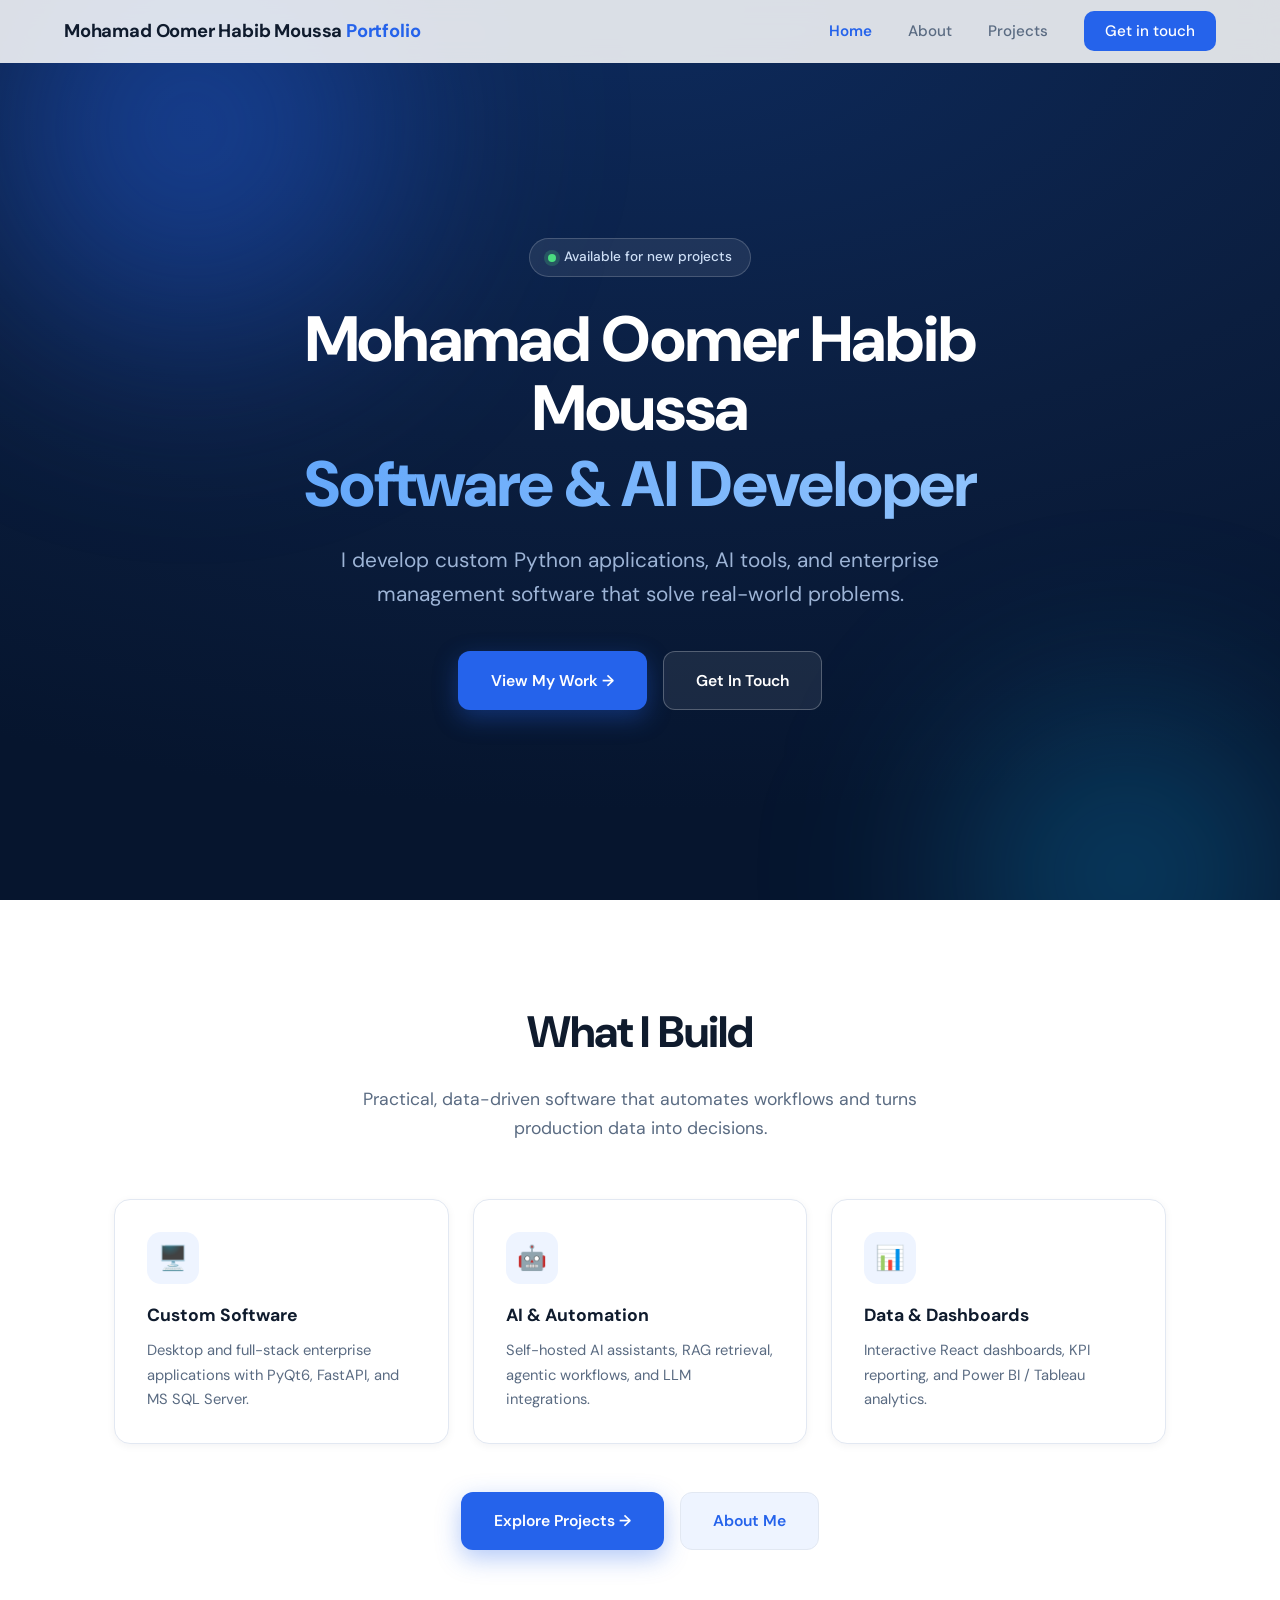
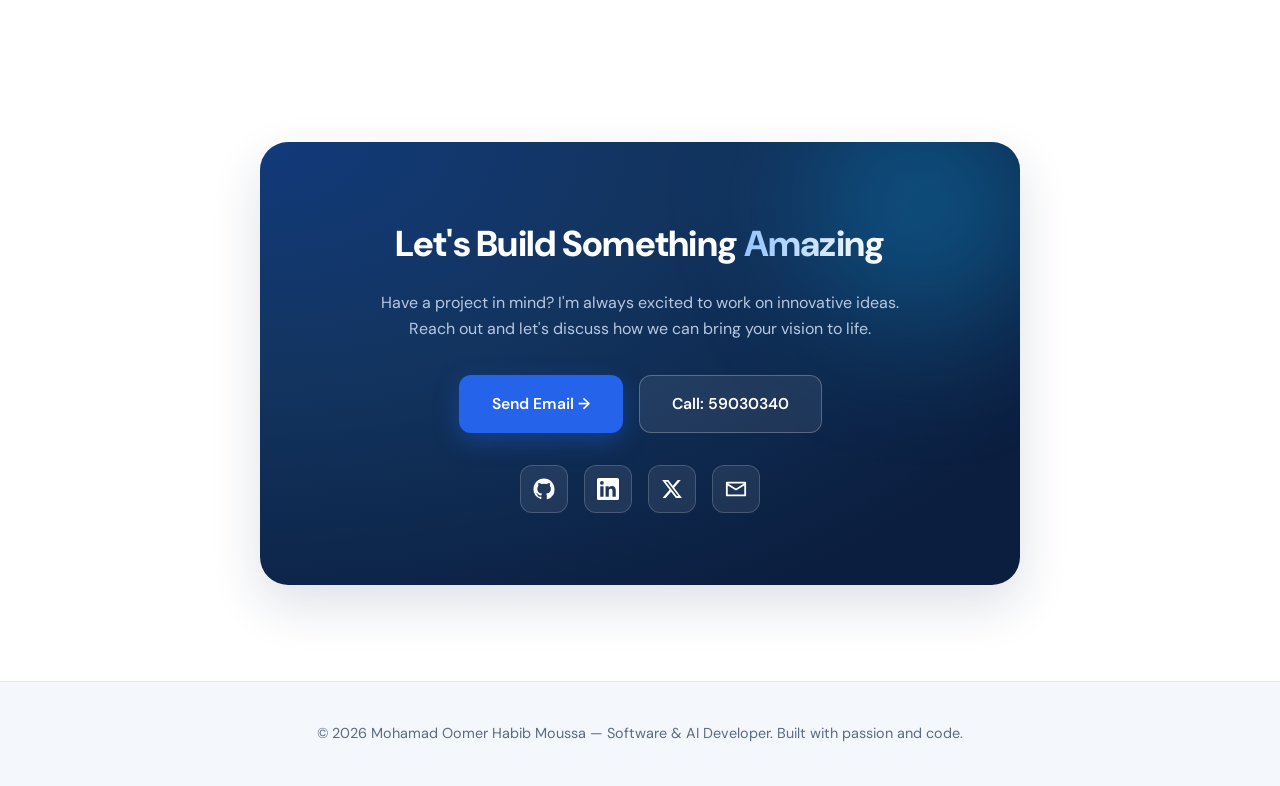
==== commit 2d7545b0: "Update Certifications with dated certificates Add Data Science Bootcamp and Exodus Experts Power BI " ====
--- a/index.html
+++ b/index.html
@@ -16,7 +16,7 @@
 <body>
     <!-- Navigation -->
     <nav id="navbar">
-        <a href="index.html" class="logo">Mohamad Oomer Habib <span>Moussa</span></a>
+        <a href="index.html" class="logo">Mohamad Oomer Habib Moussa <span>Portfolio</span></a>
         <ul class="nav-links" id="navLinks">
             <li><a href="index.html" class="active">Home</a></li>
             <li><a href="about.html">About</a></li>
--- a/styles.css
+++ b/styles.css
@@ -5,23 +5,23 @@
 }
 
 :root {
-    /* Hostinger-inspired purple palette */
-    --primary-rgb: 103, 61, 230;
-    --primary: #673de6;
-    --primary-hover: #5a32cc;
-    --primary-soft: #f1edfd;
-    --violet-deep: #2f1c6a;
-    --violet-night: #0e0726;
-    --accent: #8c6ff0;
+    /* Cobalt Professional palette */
+    --primary-rgb: 37, 99, 235;
+    --primary: #2563eb;
+    --primary-hover: #1d4ed8;
+    --primary-soft: #eef4ff;
+    --violet-deep: #12345f;
+    --violet-night: #0b1e3f;
+    --accent: #0ea5e9;
     --bg: #ffffff;
-    --bg-alt: #f6f5fc;
+    --bg-alt: #f4f7fb;
     --bg-card: #ffffff;
-    --text-primary: #1b1830;
-    --text-secondary: #6b6880;
-    --border: #e7e5f2;
-    --shadow-sm: 0 2px 8px rgba(27, 24, 48, 0.05);
-    --shadow-md: 0 10px 30px rgba(47, 28, 106, 0.08);
-    --shadow-lg: 0 20px 50px rgba(47, 28, 106, 0.14);
+    --text-primary: #0f1b2d;
+    --text-secondary: #5a6b82;
+    --border: #e2e8f2;
+    --shadow-sm: 0 2px 8px rgba(15, 27, 45, 0.05);
+    --shadow-md: 0 10px 30px rgba(15, 42, 94, 0.08);
+    --shadow-lg: 0 20px 50px rgba(15, 42, 94, 0.14);
     --radius: 16px;
 }
 
@@ -125,7 +125,7 @@
     justify-content: center;
     padding: 8rem 5% 5rem;
     text-align: center;
-    background: radial-gradient(120% 90% at 50% 0%, #1d123f 0%, var(--violet-night) 55%, #0a0520 100%);
+    background: radial-gradient(120% 90% at 50% 0%, #0d2a5c 0%, var(--violet-night) 55%, #06152e 100%);
     overflow: hidden;
 }
 
@@ -143,7 +143,7 @@
     height: 50vw;
     top: -15vw;
     left: -10vw;
-    background: radial-gradient(circle, rgba(103, 61, 230, 0.55) 0%, transparent 70%);
+    background: radial-gradient(circle, rgba(37, 99, 235, 0.55) 0%, transparent 70%);
 }
 
 .hero::after {
@@ -151,7 +151,7 @@
     height: 40vw;
     bottom: -18vw;
     right: -8vw;
-    background: radial-gradient(circle, rgba(140, 111, 240, 0.35) 0%, transparent 70%);
+    background: radial-gradient(circle, rgba(14, 165, 233, 0.35) 0%, transparent 70%);
 }
 
 .hero-content {
@@ -165,7 +165,7 @@
     position: relative;
     padding: 10rem 5% 4.5rem;
     text-align: center;
-    background: radial-gradient(120% 150% at 50% 0%, #1d123f 0%, var(--violet-night) 75%);
+    background: radial-gradient(120% 150% at 50% 0%, #0d2a5c 0%, var(--violet-night) 75%);
     overflow: hidden;
 }
 
@@ -177,7 +177,7 @@
     top: -22vw;
     left: 50%;
     transform: translateX(-50%);
-    background: radial-gradient(circle, rgba(103, 61, 230, 0.45) 0%, transparent 70%);
+    background: radial-gradient(circle, rgba(37, 99, 235, 0.45) 0%, transparent 70%);
     filter: blur(70px);
     pointer-events: none;
 }
@@ -194,7 +194,7 @@
 }
 
 .page-hero p {
-    color: #b7b1d4;
+    color: #9db4d6;
     font-size: 1.1rem;
     max-width: 600px;
     margin: 0 auto;
@@ -210,7 +210,7 @@
     border-radius: 50px;
     font-size: 0.85rem;
     font-weight: 500;
-    color: #d9d3f7;
+    color: #cfe0f7;
     margin-bottom: 1.75rem;
     animation: fadeInUp 0.8s ease;
 }
@@ -243,11 +243,11 @@
 }
 
 .hero h1 .gradient-text {
-    background: linear-gradient(90deg, #a78bfa, #c4b5fd);
+    background: linear-gradient(90deg, #60a5fa, #93c5fd);
     -webkit-background-clip: text;
     background-clip: text;
     -webkit-text-fill-color: transparent;
-    color: #a78bfa;
+    color: #60a5fa;
     display: block;
     margin-top: 0.4rem;
 }
@@ -258,7 +258,7 @@
 
 .hero-subtitle {
     font-size: clamp(1.05rem, 2vw, 1.3rem);
-    color: #b7b1d4;
+    color: #9db4d6;
     max-width: 620px;
     margin: 0 auto 2.5rem;
     animation: fadeInUp 0.8s ease 0.3s both;
@@ -292,13 +292,13 @@
 .btn-primary {
     background: var(--primary);
     color: #fff;
-    box-shadow: 0 8px 24px rgba(103, 61, 230, 0.35);
+    box-shadow: 0 8px 24px rgba(37, 99, 235, 0.35);
 }
 
 .btn-primary:hover {
     transform: translateY(-2px);
     background: var(--primary-hover);
-    box-shadow: 0 12px 30px rgba(103, 61, 230, 0.45);
+    box-shadow: 0 12px 30px rgba(37, 99, 235, 0.45);
 }
 
 /* Light-background variant of the secondary button */
@@ -401,7 +401,7 @@
 
 .project-card:hover {
     transform: translateY(-6px);
-    border-color: rgba(103, 61, 230, 0.35);
+    border-color: rgba(37, 99, 235, 0.35);
     box-shadow: var(--shadow-lg);
 }
 
@@ -419,7 +419,7 @@
 .tag {
     padding: 0.3rem 0.8rem;
     background: var(--primary-soft);
-    border: 1px solid rgba(103, 61, 230, 0.12);
+    border: 1px solid rgba(37, 99, 235, 0.12);
     border-radius: 20px;
     font-size: 0.78rem;
     color: var(--primary);
@@ -427,15 +427,15 @@
 }
 
 .tag.ml {
-    background: #eef6ff;
-    border-color: rgba(37, 99, 235, 0.12);
-    color: #2563eb;
+    background: #e6faf5;
+    border-color: rgba(13, 148, 136, 0.14);
+    color: #0d9488;
 }
 
 .tag.nlp {
-    background: #fdf0f7;
-    border-color: rgba(219, 39, 119, 0.12);
-    color: #db2777;
+    background: #fff2e6;
+    border-color: rgba(217, 119, 6, 0.14);
+    color: #d97706;
 }
 
 .project-title {
@@ -529,7 +529,7 @@
 
 .contact-box {
     position: relative;
-    background: radial-gradient(120% 120% at 0% 0%, #3b2480 0%, var(--violet-deep) 45%, var(--violet-night) 100%);
+    background: radial-gradient(120% 120% at 0% 0%, #123a7a 0%, var(--violet-deep) 45%, var(--violet-night) 100%);
     border: none;
     border-radius: 28px;
     padding: 4.5rem 2.5rem;
@@ -546,7 +546,7 @@
     height: 30vw;
     top: -10vw;
     right: -8vw;
-    background: radial-gradient(circle, rgba(140, 111, 240, 0.4) 0%, transparent 70%);
+    background: radial-gradient(circle, rgba(14, 165, 233, 0.4) 0%, transparent 70%);
     filter: blur(50px);
     pointer-events: none;
 }
@@ -565,15 +565,15 @@
 }
 
 .contact-box .gradient-text {
-    background: linear-gradient(90deg, #c4b5fd, #ffffff);
+    background: linear-gradient(90deg, #93c5fd, #ffffff);
     -webkit-background-clip: text;
     background-clip: text;
     -webkit-text-fill-color: transparent;
-    color: #c4b5fd;
+    color: #93c5fd;
 }
 
 .contact-text {
-    color: #c5bfe0;
+    color: #b8c8e0;
     margin-bottom: 2rem;
     max-width: 520px;
     margin-left: auto;
@@ -698,7 +698,7 @@
     top: 0;
     width: 100%;
     height: 100%;
-    background-color: rgba(14, 7, 38, 0.55);
+    background-color: rgba(11, 30, 63, 0.55);
     backdrop-filter: blur(6px);
     align-items: center;
     justify-content: center;
@@ -723,7 +723,7 @@
 }
 
 .modal-content::-webkit-scrollbar-thumb {
-    background: rgba(103, 61, 230, 0.4);
+    background: rgba(37, 99, 235, 0.4);
     border-radius: 4px;
 }
 
@@ -782,7 +782,7 @@
 }
 
 .modal-gallery::-webkit-scrollbar-thumb {
-    background: rgba(103, 61, 230, 0.4);
+    background: rgba(37, 99, 235, 0.4);
     border-radius: 4px;
 }
 
@@ -864,3 +864,163 @@
         grid-template-columns: 1fr;
     }
 }
+
+/* CV / Résumé */
+.timeline {
+    position: relative;
+    max-width: 820px;
+    margin: 0 auto;
+    padding-left: 2rem;
+}
+
+.timeline::before {
+    content: '';
+    position: absolute;
+    left: 7px;
+    top: 6px;
+    bottom: 6px;
+    width: 2px;
+    background: linear-gradient(180deg, var(--primary), rgba(37, 99, 235, 0.12));
+}
+
+.timeline-item {
+    position: relative;
+    padding-bottom: 2.5rem;
+}
+
+.timeline-item:last-child {
+    padding-bottom: 0;
+}
+
+.timeline-item::before {
+    content: '';
+    position: absolute;
+    left: -2rem;
+    top: 6px;
+    width: 16px;
+    height: 16px;
+    border-radius: 50%;
+    background: var(--bg);
+    border: 3px solid var(--primary);
+    box-shadow: 0 0 0 4px rgba(37, 99, 235, 0.12);
+}
+
+.timeline-date {
+    display: inline-block;
+    font-size: 0.8rem;
+    font-weight: 700;
+    color: var(--primary);
+    background: var(--primary-soft);
+    border: 1px solid rgba(37, 99, 235, 0.12);
+    border-radius: 20px;
+    padding: 0.25rem 0.85rem;
+    margin-bottom: 0.6rem;
+}
+
+.timeline-role {
+    font-size: 1.15rem;
+    font-weight: 700;
+    letter-spacing: -0.01em;
+    color: var(--text-primary);
+}
+
+.timeline-company {
+    color: var(--text-secondary);
+    font-weight: 600;
+    font-size: 0.95rem;
+    margin-bottom: 0.75rem;
+}
+
+.timeline-item ul {
+    list-style: none;
+    margin-top: 0.5rem;
+}
+
+.timeline-item ul li {
+    position: relative;
+    padding-left: 1.4rem;
+    margin-bottom: 0.5rem;
+    color: var(--text-secondary);
+    font-size: 0.93rem;
+    line-height: 1.6;
+}
+
+.timeline-item ul li::before {
+    content: '▸';
+    position: absolute;
+    left: 0;
+    color: var(--accent);
+    font-weight: 700;
+}
+
+.cv-grid {
+    display: grid;
+    grid-template-columns: 1fr 1fr;
+    gap: 1.75rem;
+    margin-top: 3.5rem;
+}
+
+.cv-card {
+    background: var(--bg-card);
+    border: 1px solid var(--border);
+    border-radius: var(--radius);
+    padding: 2rem;
+    box-shadow: var(--shadow-sm);
+}
+
+.cv-card h3 {
+    display: flex;
+    align-items: center;
+    gap: 0.6rem;
+    font-size: 1.15rem;
+    font-weight: 700;
+    margin-bottom: 1.25rem;
+    color: var(--text-primary);
+}
+
+.cv-card ul {
+    list-style: none;
+}
+
+.cv-card ul li {
+    position: relative;
+    padding-left: 1.6rem;
+    margin-bottom: 0.85rem;
+    color: var(--text-secondary);
+    font-size: 0.93rem;
+    line-height: 1.6;
+}
+
+.cv-card ul li::before {
+    content: '✓';
+    position: absolute;
+    left: 0;
+    color: var(--primary);
+    font-weight: 700;
+}
+
+.cv-card ul li strong {
+    color: var(--text-primary);
+}
+
+.cv-pills {
+    display: flex;
+    flex-wrap: wrap;
+    gap: 0.6rem;
+}
+
+.cv-pills span {
+    padding: 0.4rem 1rem;
+    background: var(--primary-soft);
+    border: 1px solid rgba(37, 99, 235, 0.12);
+    border-radius: 20px;
+    font-size: 0.85rem;
+    color: var(--primary);
+    font-weight: 600;
+}
+
+@media (max-width: 768px) {
+    .cv-grid {
+        grid-template-columns: 1fr;
+    }
+}
